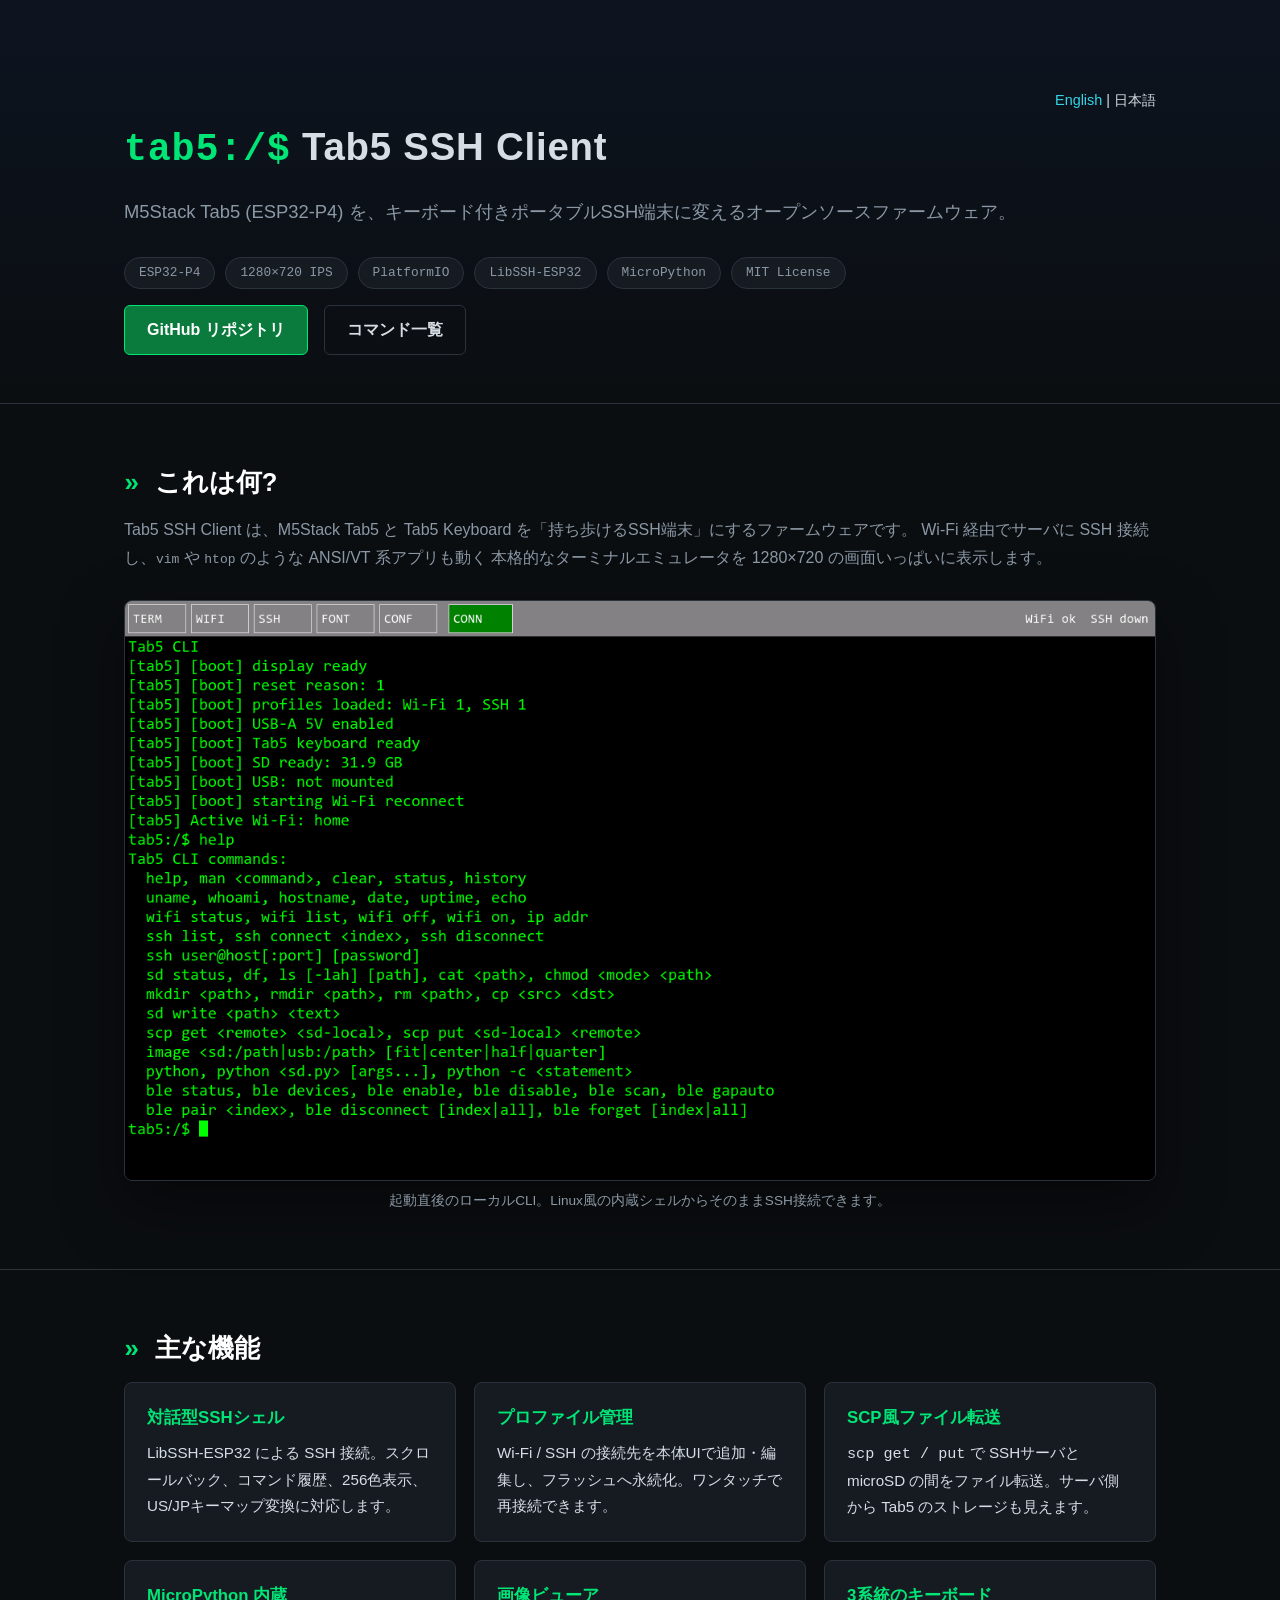
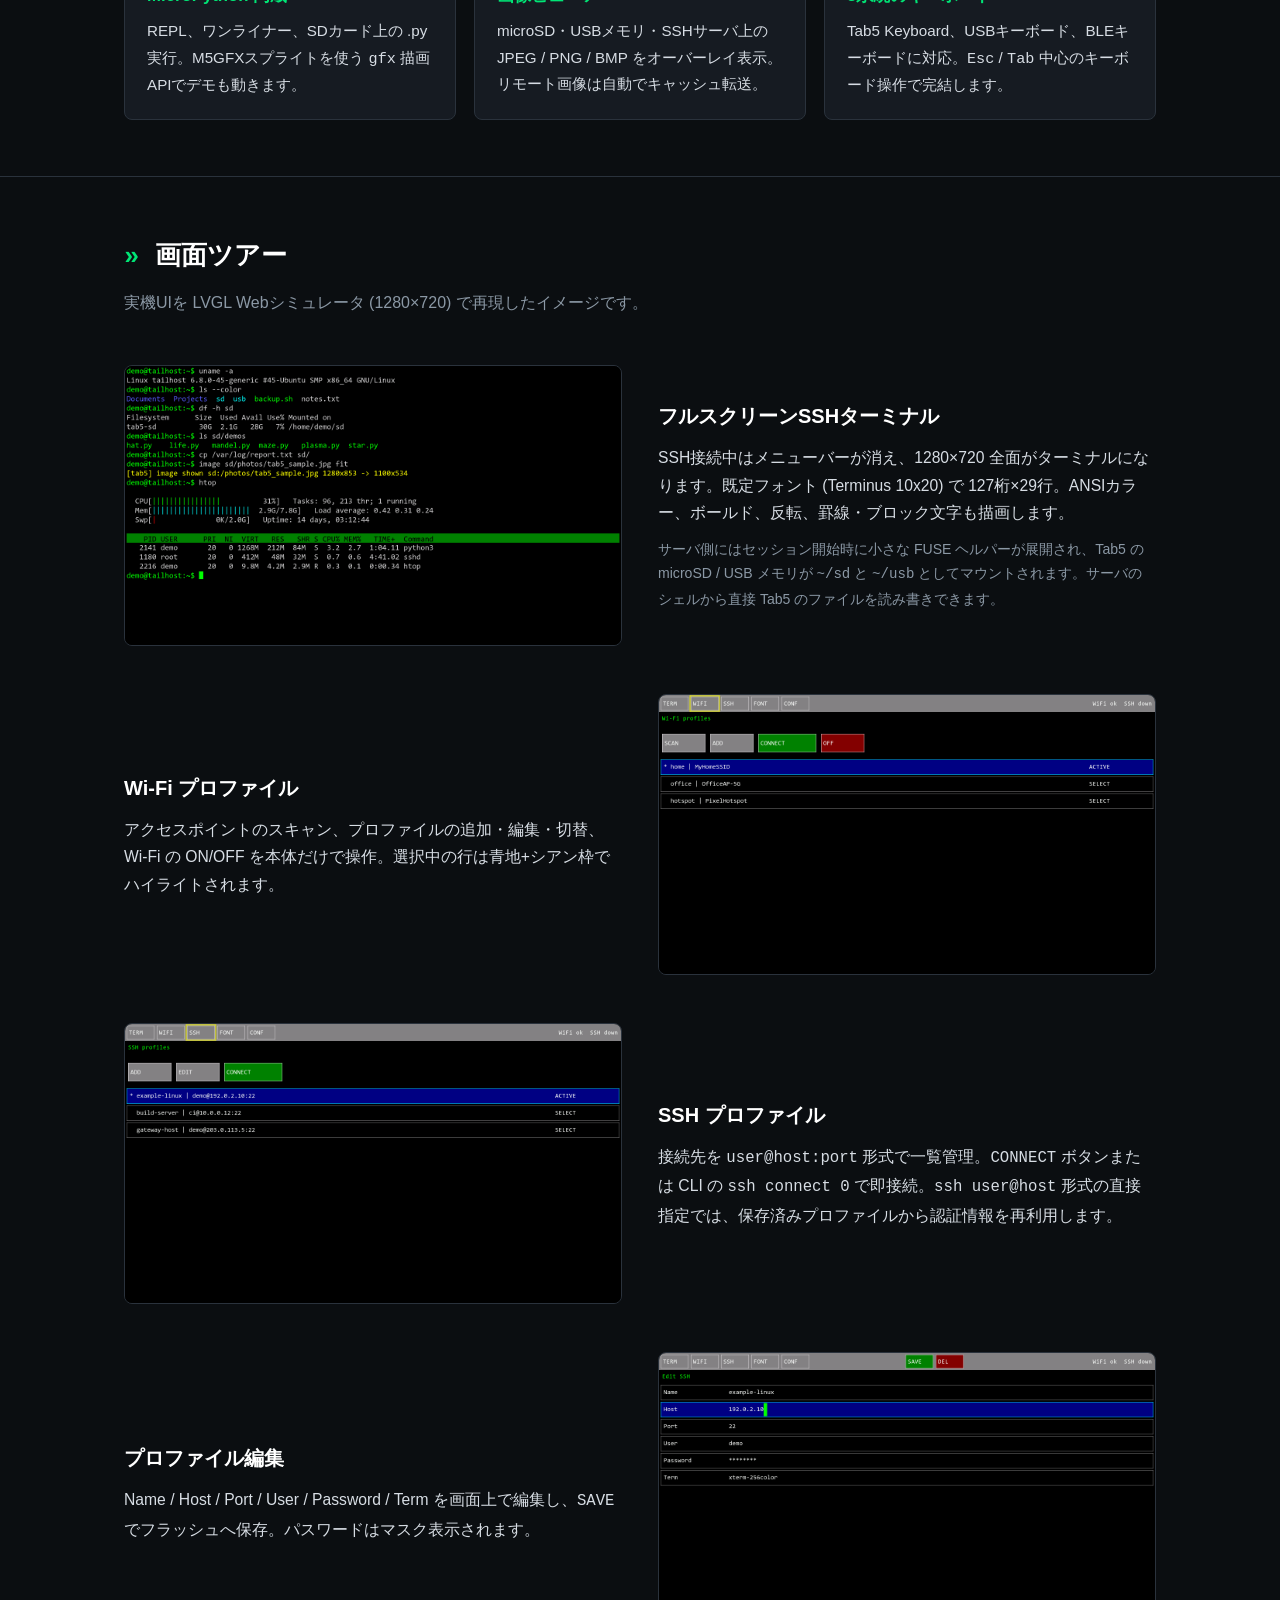
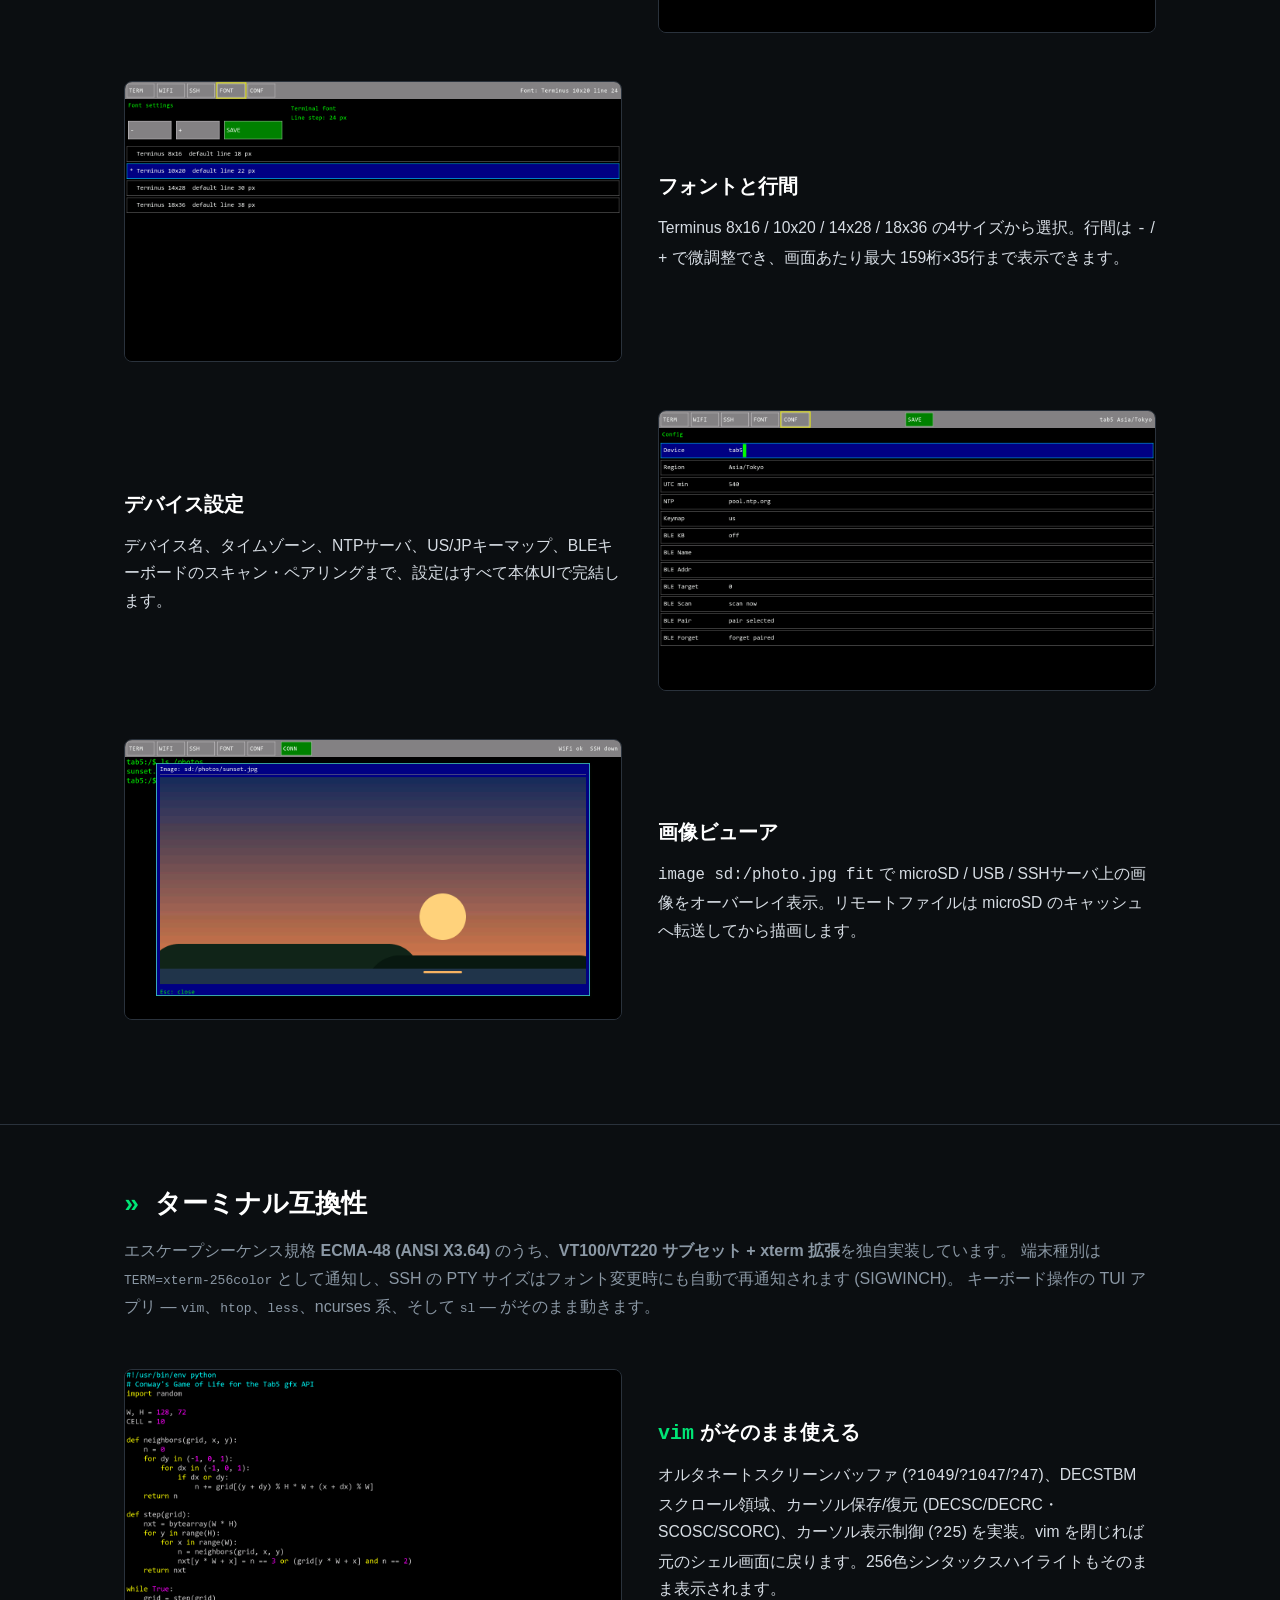
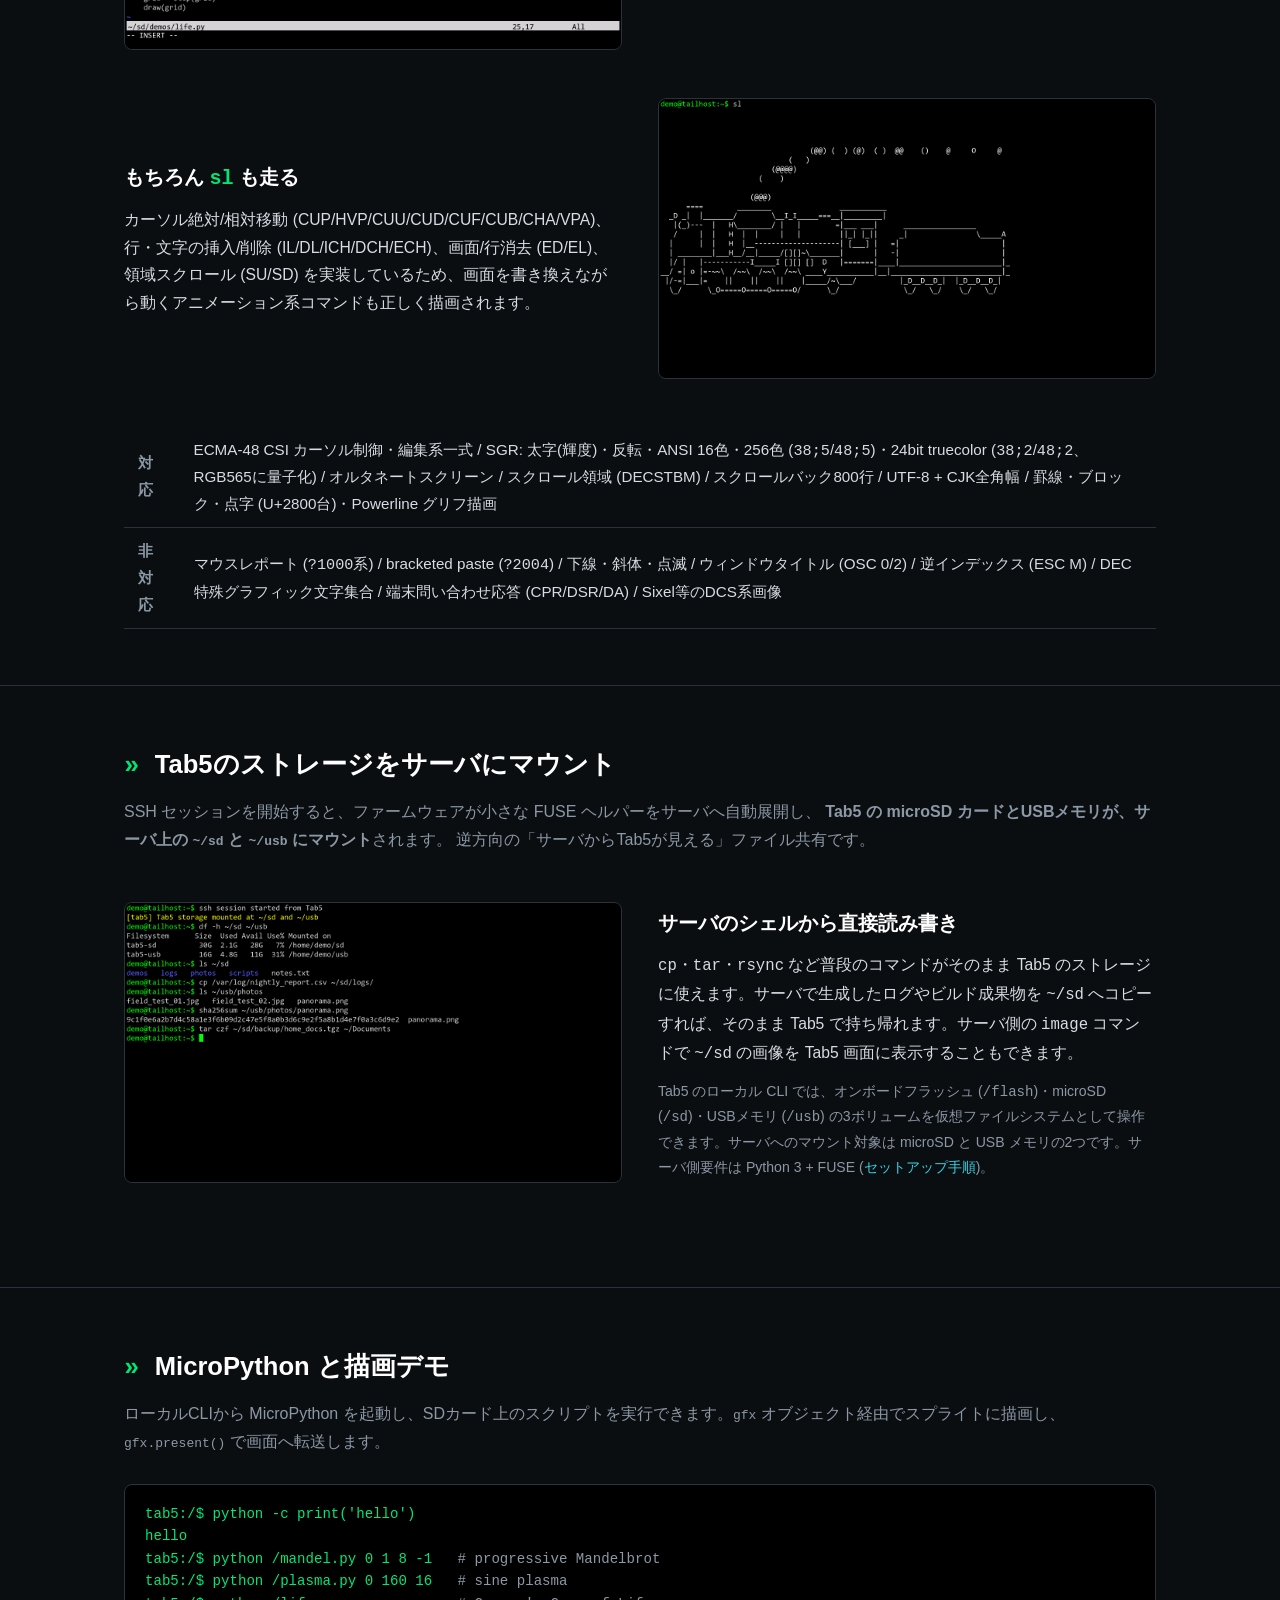
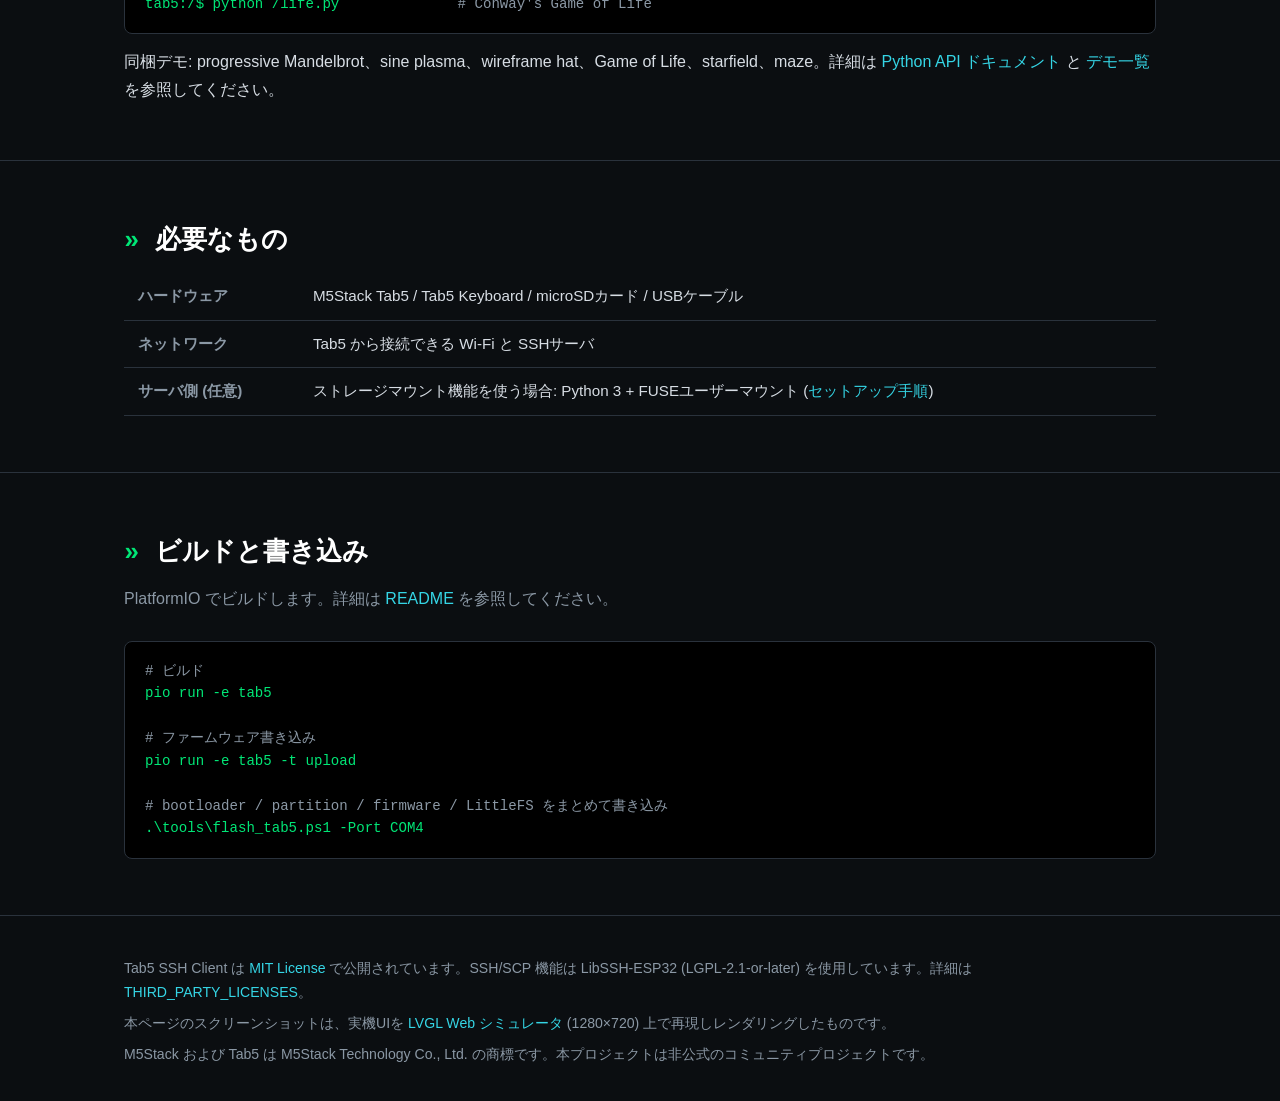
==== site/index.html @ 139aced6 "Add terminal compatibility and storage mount sections to site States the exact ECMA-48 / VT100-VT220" ====
<!DOCTYPE html>
<html lang="ja">
<head>
<meta charset="utf-8">
<meta name="viewport" content="width=device-width, initial-scale=1">
<title>Tab5 SSH Client — M5Stack Tab5 をポータブルSSH端末に</title>
<meta name="description" content="M5Stack Tab5 (ESP32-P4) をポータブルSSH端末として使うためのオープンソースファームウェア。対話型SSHシェル、SCP転送、MicroPython、画像ビューアを搭載。">
<style>
:root {
  --bg: #0b0e11;
  --bg2: #12161b;
  --panel: #161b22;
  --border: #2a323c;
  --text: #d7dde4;
  --muted: #8b98a5;
  --green: #00e676;
  --green-dim: #0a7a3d;
  --cyan: #35d5e5;
  --navy: #0d1f5c;
  --mono: "Consolas", "SFMono-Regular", "Menlo", monospace;
}
* { margin: 0; padding: 0; box-sizing: border-box; }
body { background: var(--bg); color: var(--text); font-family: "Segoe UI", "Hiragino Sans", "Noto Sans JP", sans-serif; line-height: 1.75; }
a { color: var(--cyan); text-decoration: none; }
a:hover { text-decoration: underline; }
.wrap { max-width: 1080px; margin: 0 auto; padding: 0 24px; }
header.hero { padding: 72px 0 48px; background: linear-gradient(180deg, #0d1420 0%, var(--bg) 100%); border-bottom: 1px solid var(--border); }
.lang { text-align: right; padding-top: 16px; font-size: .9rem; }
h1 { font-size: 2.4rem; letter-spacing: .02em; }
h1 .prompt { color: var(--green); font-family: var(--mono); }
.tagline { color: var(--muted); font-size: 1.15rem; margin: 12px 0 28px; }
.hero-img img, .shot img { width: 100%; border: 1px solid var(--border); border-radius: 8px; display: block; }
.hero-img { box-shadow: 0 24px 60px rgba(0,0,0,.5); border-radius: 8px; margin-top: 8px; }
.badges { margin: 20px 0 8px; display: flex; gap: 10px; flex-wrap: wrap; }
.badge { font-family: var(--mono); font-size: .8rem; background: var(--panel); border: 1px solid var(--border); border-radius: 999px; padding: 4px 14px; color: var(--muted); }
.cta { display: inline-block; margin: 8px 12px 0 0; padding: 10px 22px; border-radius: 6px; font-weight: 600; }
.cta.primary { background: var(--green-dim); color: #fff; border: 1px solid var(--green); }
.cta.ghost { border: 1px solid var(--border); color: var(--text); }
section { padding: 56px 0; border-bottom: 1px solid var(--border); }
h2 { font-size: 1.6rem; margin-bottom: 8px; color: #fff; }
h2::before { content: "» "; color: var(--green); font-family: var(--mono); }
.lead { color: var(--muted); margin-bottom: 28px; }
.grid { display: grid; grid-template-columns: repeat(auto-fit, minmax(280px, 1fr)); gap: 18px; }
.card { background: var(--panel); border: 1px solid var(--border); border-radius: 8px; padding: 20px 22px; }
.card h3 { font-size: 1.05rem; margin-bottom: 8px; color: var(--green); }
.card p { font-size: .95rem; color: var(--text); }
.feature { display: grid; grid-template-columns: 1fr 1fr; gap: 36px; align-items: center; margin: 48px 0; }
.feature:nth-child(even) .shot { order: 2; }
.feature h3 { font-size: 1.25rem; color: #fff; margin-bottom: 10px; }
.feature h3 code { color: var(--green); }
.feature p { font-size: .98rem; }
.feature .note { color: var(--muted); font-size: .88rem; margin-top: 10px; }
@media (max-width: 820px) { .feature { grid-template-columns: 1fr; } .feature:nth-child(even) .shot { order: 0; } }
pre.term { background: #000; border: 1px solid var(--border); border-radius: 8px; padding: 18px 20px; font-family: var(--mono); font-size: .88rem; color: var(--green); overflow-x: auto; line-height: 1.6; }
pre.term .c { color: var(--muted); }
table { width: 100%; border-collapse: collapse; font-size: .95rem; }
th, td { text-align: left; padding: 10px 14px; border-bottom: 1px solid var(--border); }
th { color: var(--muted); font-weight: 600; }
footer { padding: 40px 0 60px; color: var(--muted); font-size: .88rem; }
footer p { margin-bottom: 6px; }
.caption { text-align: center; color: var(--muted); font-size: .85rem; margin-top: 8px; }
.hero-img img, .shot img { cursor: zoom-in; }
#lightbox { position: fixed; inset: 0; background: rgba(4,6,9,.92); display: none; align-items: center; justify-content: center; flex-direction: column; z-index: 1000; cursor: zoom-out; padding: 24px; }
#lightbox.open { display: flex; }
#lightbox img { max-width: 96vw; max-height: 88vh; width: auto; border: 1px solid var(--border); border-radius: 6px; box-shadow: 0 24px 80px rgba(0,0,0,.8); }
#lightbox .lb-caption { color: var(--muted); font-size: .9rem; margin-top: 14px; max-width: 90vw; text-align: center; }
#lightbox .lb-close { position: absolute; top: 16px; right: 24px; font-size: 2rem; color: var(--muted); font-family: var(--mono); }
</style>
</head>
<body>

<header class="hero">
  <div class="wrap">
    <div class="lang"><a href="en.html">English</a> | 日本語</div>
    <h1><span class="prompt">tab5:/$</span> Tab5 SSH Client</h1>
    <p class="tagline">M5Stack Tab5 (ESP32-P4) を、キーボード付きポータブルSSH端末に変えるオープンソースファームウェア。</p>
    <div class="badges">
      <span class="badge">ESP32-P4</span>
      <span class="badge">1280×720 IPS</span>
      <span class="badge">PlatformIO</span>
      <span class="badge">LibSSH-ESP32</span>
      <span class="badge">MicroPython</span>
      <span class="badge">MIT License</span>
    </div>
    <p>
      <a class="cta primary" href="https://github.com/airpocket-soundman/Tab5_thinclient">GitHub リポジトリ</a>
      <a class="cta ghost" href="https://github.com/airpocket-soundman/Tab5_thinclient/blob/main/docs/COMMANDS.ja.md">コマンド一覧</a>
    </p>
  </div>
</header>

<section>
  <div class="wrap">
    <h2>これは何?</h2>
    <p class="lead">
      Tab5 SSH Client は、M5Stack Tab5 と Tab5 Keyboard を「持ち歩けるSSH端末」にするファームウェアです。
      Wi-Fi 経由でサーバに SSH 接続し、<code>vim</code> や <code>htop</code> のような ANSI/VT 系アプリも動く
      本格的なターミナルエミュレータを 1280×720 の画面いっぱいに表示します。
    </p>
    <div class="hero-img"><img src="images/terminal.png" alt="Tab5 ローカルCLI画面。緑色の文字でbootログとhelpコマンドの出力が表示されている" loading="lazy"></div>
    <p class="caption">起動直後のローカルCLI。Linux風の内蔵シェルからそのままSSH接続できます。</p>
  </div>
</section>

<section>
  <div class="wrap">
    <h2>主な機能</h2>
    <div class="grid">
      <div class="card"><h3>対話型SSHシェル</h3><p>LibSSH-ESP32 による SSH 接続。スクロールバック、コマンド履歴、256色表示、US/JPキーマップ変換に対応します。</p></div>
      <div class="card"><h3>プロファイル管理</h3><p>Wi-Fi / SSH の接続先を本体UIで追加・編集し、フラッシュへ永続化。ワンタッチで再接続できます。</p></div>
      <div class="card"><h3>SCP風ファイル転送</h3><p><code>scp get / put</code> で SSHサーバと microSD の間をファイル転送。サーバ側から Tab5 のストレージも見えます。</p></div>
      <div class="card"><h3>MicroPython 内蔵</h3><p>REPL、ワンライナー、SDカード上の .py 実行。M5GFXスプライトを使う <code>gfx</code> 描画APIでデモも動きます。</p></div>
      <div class="card"><h3>画像ビューア</h3><p>microSD・USBメモリ・SSHサーバ上の JPEG / PNG / BMP をオーバーレイ表示。リモート画像は自動でキャッシュ転送。</p></div>
      <div class="card"><h3>3系統のキーボード</h3><p>Tab5 Keyboard、USBキーボード、BLEキーボードに対応。<code>Esc</code> / <code>Tab</code> 中心のキーボード操作で完結します。</p></div>
    </div>
  </div>
</section>

<section>
  <div class="wrap">
    <h2>画面ツアー</h2>
    <p class="lead">実機UIを LVGL Webシミュレータ (1280×720) で再現したイメージです。</p>

    <div class="feature">
      <div class="shot"><img src="images/ssh_session.png" alt="SSH接続中のフルスクリーンターミナル。ls --colorやdf、htopの出力が色付きで表示されている" loading="lazy"></div>
      <div>
        <h3>フルスクリーンSSHターミナル</h3>
        <p>SSH接続中はメニューバーが消え、1280×720 全面がターミナルになります。既定フォント (Terminus 10x20) で 127桁×29行。ANSIカラー、ボールド、反転、罫線・ブロック文字も描画します。</p>
        <p class="note">サーバ側にはセッション開始時に小さな FUSE ヘルパーが展開され、Tab5 の microSD / USB メモリが <code>~/sd</code> と <code>~/usb</code> としてマウントされます。サーバのシェルから直接 Tab5 のファイルを読み書きできます。</p>
      </div>
    </div>

    <div class="feature">
      <div class="shot"><img src="images/wifi_list.png" alt="Wi-Fiプロファイル一覧画面。SCAN、ADD、CONNECT、OFFボタンとプロファイルリスト" loading="lazy"></div>
      <div>
        <h3>Wi-Fi プロファイル</h3>
        <p>アクセスポイントのスキャン、プロファイルの追加・編集・切替、Wi-Fi の ON/OFF を本体だけで操作。選択中の行は青地+シアン枠でハイライトされます。</p>
      </div>
    </div>

    <div class="feature">
      <div class="shot"><img src="images/ssh_list.png" alt="SSHプロファイル一覧画面。ADD、EDIT、CONNECTボタンと接続先リスト" loading="lazy"></div>
      <div>
        <h3>SSH プロファイル</h3>
        <p>接続先を <code>user@host:port</code> 形式で一覧管理。<code>CONNECT</code> ボタンまたは CLI の <code>ssh connect 0</code> で即接続。<code>ssh user@host</code> 形式の直接指定では、保存済みプロファイルから認証情報を再利用します。</p>
      </div>
    </div>

    <div class="feature">
      <div class="shot"><img src="images/ssh_edit.png" alt="SSHプロファイル編集画面。Name、Host、Port、User、Password、Termの各フィールド" loading="lazy"></div>
      <div>
        <h3>プロファイル編集</h3>
        <p>Name / Host / Port / User / Password / Term を画面上で編集し、<code>SAVE</code> でフラッシュへ保存。パスワードはマスク表示されます。</p>
      </div>
    </div>

    <div class="feature">
      <div class="shot"><img src="images/font.png" alt="フォント設定画面。Terminusフォント4種と行間の設定" loading="lazy"></div>
      <div>
        <h3>フォントと行間</h3>
        <p>Terminus 8x16 / 10x20 / 14x28 / 18x36 の4サイズから選択。行間は <code>-</code> / <code>+</code> で微調整でき、画面あたり最大 159桁×35行まで表示できます。</p>
      </div>
    </div>

    <div class="feature">
      <div class="shot"><img src="images/conf.png" alt="Config画面。デバイス名、地域、UTCオフセット、NTP、キーマップ、BLE設定" loading="lazy"></div>
      <div>
        <h3>デバイス設定</h3>
        <p>デバイス名、タイムゾーン、NTPサーバ、US/JPキーマップ、BLEキーボードのスキャン・ペアリングまで、設定はすべて本体UIで完結します。</p>
      </div>
    </div>

    <div class="feature">
      <div class="shot"><img src="images/image.png" alt="画像ビューアのオーバーレイウィンドウに夕日の写真が表示されている" loading="lazy"></div>
      <div>
        <h3>画像ビューア</h3>
        <p><code>image sd:/photo.jpg fit</code> で microSD / USB / SSHサーバ上の画像をオーバーレイ表示。リモートファイルは microSD のキャッシュへ転送してから描画します。</p>
      </div>
    </div>
  </div>
</section>

<section>
  <div class="wrap">
    <h2>ターミナル互換性</h2>
    <p class="lead">
      エスケープシーケンス規格 <strong>ECMA-48 (ANSI X3.64)</strong> のうち、<strong>VT100/VT220 サブセット + xterm 拡張</strong>を独自実装しています。
      端末種別は <code>TERM=xterm-256color</code> として通知し、SSH の PTY サイズはフォント変更時にも自動で再通知されます (SIGWINCH)。
      キーボード操作の TUI アプリ — <code>vim</code>、<code>htop</code>、<code>less</code>、ncurses 系、そして <code>sl</code> — がそのまま動きます。
    </p>

    <div class="feature">
      <div class="shot"><img src="images/vim.png" alt="SSH経由でvimがPythonスクリプトをシンタックスハイライト付きで編集している画面" loading="lazy"></div>
      <div>
        <h3><code>vim</code> がそのまま使える</h3>
        <p>オルタネートスクリーンバッファ (<code>?1049</code>/<code>?1047</code>/<code>?47</code>)、DECSTBM スクロール領域、カーソル保存/復元 (DECSC/DECRC・SCOSC/SCORC)、カーソル表示制御 (<code>?25</code>) を実装。vim を閉じれば元のシェル画面に戻ります。256色シンタックスハイライトもそのまま表示されます。</p>
      </div>
    </div>

    <div class="feature">
      <div class="shot"><img src="images/sl.png" alt="SSH経由でslコマンドのSL蒸気機関車のアスキーアートが走っている画面" loading="lazy"></div>
      <div>
        <h3>もちろん <code>sl</code> も走る</h3>
        <p>カーソル絶対/相対移動 (CUP/HVP/CUU/CUD/CUF/CUB/CHA/VPA)、行・文字の挿入/削除 (IL/DL/ICH/DCH/ECH)、画面/行消去 (ED/EL)、領域スクロール (SU/SD) を実装しているため、画面を書き換えながら動くアニメーション系コマンドも正しく描画されます。</p>
      </div>
    </div>

    <table>
      <tr><th>対応</th><td>ECMA-48 CSI カーソル制御・編集系一式 / SGR: 太字(輝度)・反転・ANSI 16色・256色 (<code>38;5</code>/<code>48;5</code>)・24bit truecolor (<code>38;2</code>/<code>48;2</code>、RGB565に量子化) / オルタネートスクリーン / スクロール領域 (DECSTBM) / スクロールバック800行 / UTF-8 + CJK全角幅 / 罫線・ブロック・点字 (U+2800台)・Powerline グリフ描画</td></tr>
      <tr><th>非対応</th><td>マウスレポート (<code>?1000</code>系) / bracketed paste (<code>?2004</code>) / 下線・斜体・点滅 / ウィンドウタイトル (OSC 0/2) / 逆インデックス (ESC M) / DEC特殊グラフィック文字集合 / 端末問い合わせ応答 (CPR/DSR/DA) / Sixel等のDCS系画像</td></tr>
    </table>
  </div>
</section>

<section>
  <div class="wrap">
    <h2>Tab5のストレージをサーバにマウント</h2>
    <p class="lead">
      SSH セッションを開始すると、ファームウェアが小さな FUSE ヘルパーをサーバへ自動展開し、
      <strong>Tab5 の microSD カードとUSBメモリが、サーバ上の <code>~/sd</code> と <code>~/usb</code> にマウント</strong>されます。
      逆方向の「サーバからTab5が見える」ファイル共有です。
    </p>
    <div class="feature">
      <div class="shot"><img src="images/mount.png" alt="サーバ側シェルでdf -hにtab5-sdとtab5-usbが表示され、~/sdへcpやtarで書き込んでいる画面" loading="lazy"></div>
      <div>
        <h3>サーバのシェルから直接読み書き</h3>
        <p><code>cp</code>・<code>tar</code>・<code>rsync</code> など普段のコマンドがそのまま Tab5 のストレージに使えます。サーバで生成したログやビルド成果物を <code>~/sd</code> へコピーすれば、そのまま Tab5 で持ち帰れます。サーバ側の <code>image</code> コマンドで <code>~/sd</code> の画像を Tab5 画面に表示することもできます。</p>
        <p class="note">Tab5 のローカル CLI では、オンボードフラッシュ (<code>/flash</code>)・microSD (<code>/sd</code>)・USBメモリ (<code>/usb</code>) の3ボリュームを仮想ファイルシステムとして操作できます。サーバへのマウント対象は microSD と USB メモリの2つです。サーバ側要件は Python 3 + FUSE (<a href="https://github.com/airpocket-soundman/Tab5_thinclient/blob/main/docs/SERVER_SETUP.ja.md">セットアップ手順</a>)。</p>
      </div>
    </div>
  </div>
</section>

<section>
  <div class="wrap">
    <h2>MicroPython と描画デモ</h2>
    <p class="lead">ローカルCLIから MicroPython を起動し、SDカード上のスクリプトを実行できます。<code>gfx</code> オブジェクト経由でスプライトに描画し、<code>gfx.present()</code> で画面へ転送します。</p>
    <pre class="term">tab5:/$ python -c print('hello')
hello
tab5:/$ python /mandel.py 0 1 8 -1   <span class="c"># progressive Mandelbrot</span>
tab5:/$ python /plasma.py 0 160 16   <span class="c"># sine plasma</span>
tab5:/$ python /life.py              <span class="c"># Conway's Game of Life</span></pre>
    <p style="margin-top:14px">同梱デモ: progressive Mandelbrot、sine plasma、wireframe hat、Game of Life、starfield、maze。詳細は <a href="https://github.com/airpocket-soundman/Tab5_thinclient/blob/main/docs/PYTHON.md">Python API ドキュメント</a> と <a href="https://github.com/airpocket-soundman/Tab5_thinclient/blob/main/docs/DEMOS.ja.md">デモ一覧</a> を参照してください。</p>
  </div>
</section>

<section>
  <div class="wrap">
    <h2>必要なもの</h2>
    <table>
      <tr><th>ハードウェア</th><td>M5Stack Tab5 / Tab5 Keyboard / microSDカード / USBケーブル</td></tr>
      <tr><th>ネットワーク</th><td>Tab5 から接続できる Wi-Fi と SSHサーバ</td></tr>
      <tr><th>サーバ側 (任意)</th><td>ストレージマウント機能を使う場合: Python 3 + FUSEユーザーマウント (<a href="https://github.com/airpocket-soundman/Tab5_thinclient/blob/main/docs/SERVER_SETUP.ja.md">セットアップ手順</a>)</td></tr>
    </table>
  </div>
</section>

<section>
  <div class="wrap">
    <h2>ビルドと書き込み</h2>
    <p class="lead">PlatformIO でビルドします。詳細は <a href="https://github.com/airpocket-soundman/Tab5_thinclient#readme">README</a> を参照してください。</p>
    <pre class="term"><span class="c"># ビルド</span>
pio run -e tab5

<span class="c"># ファームウェア書き込み</span>
pio run -e tab5 -t upload

<span class="c"># bootloader / partition / firmware / LittleFS をまとめて書き込み</span>
.\tools\flash_tab5.ps1 -Port COM4</pre>
  </div>
</section>

<footer>
  <div class="wrap">
    <p>Tab5 SSH Client は <a href="https://github.com/airpocket-soundman/Tab5_thinclient/blob/main/LICENSE">MIT License</a> で公開されています。SSH/SCP 機能は LibSSH-ESP32 (LGPL-2.1-or-later) を使用しています。詳細は <a href="https://github.com/airpocket-soundman/Tab5_thinclient/blob/main/THIRD_PARTY_LICENSES.md">THIRD_PARTY_LICENSES</a>。</p>
    <p>本ページのスクリーンショットは、実機UIを <a href="https://lvglsim.dev/">LVGL Web シミュレータ</a> (1280×720) 上で再現しレンダリングしたものです。</p>
    <p>M5Stack および Tab5 は M5Stack Technology Co., Ltd. の商標です。本プロジェクトは非公式のコミュニティプロジェクトです。</p>
  </div>
</footer>

<div id="lightbox" role="dialog" aria-modal="true" aria-label="画像の拡大表示">
  <span class="lb-close" aria-hidden="true">&times;</span>
  <img alt="">
  <div class="lb-caption"></div>
</div>
<script>
(function () {
  var lb = document.getElementById('lightbox');
  var lbImg = lb.querySelector('img');
  var lbCap = lb.querySelector('.lb-caption');
  function close() {
    lb.classList.remove('open');
    lbImg.src = '';
    document.body.style.overflow = '';
  }
  document.querySelectorAll('.hero-img img, .shot img').forEach(function (img) {
    img.addEventListener('click', function () {
      lbImg.src = img.src;
      lbImg.alt = img.alt;
      lbCap.textContent = img.alt;
      lb.classList.add('open');
      document.body.style.overflow = 'hidden';
    });
  });
  lb.addEventListener('click', close);
  document.addEventListener('keydown', function (e) {
    if (e.key === 'Escape' && lb.classList.contains('open')) close();
  });
})();
</script>
</body>
</html>
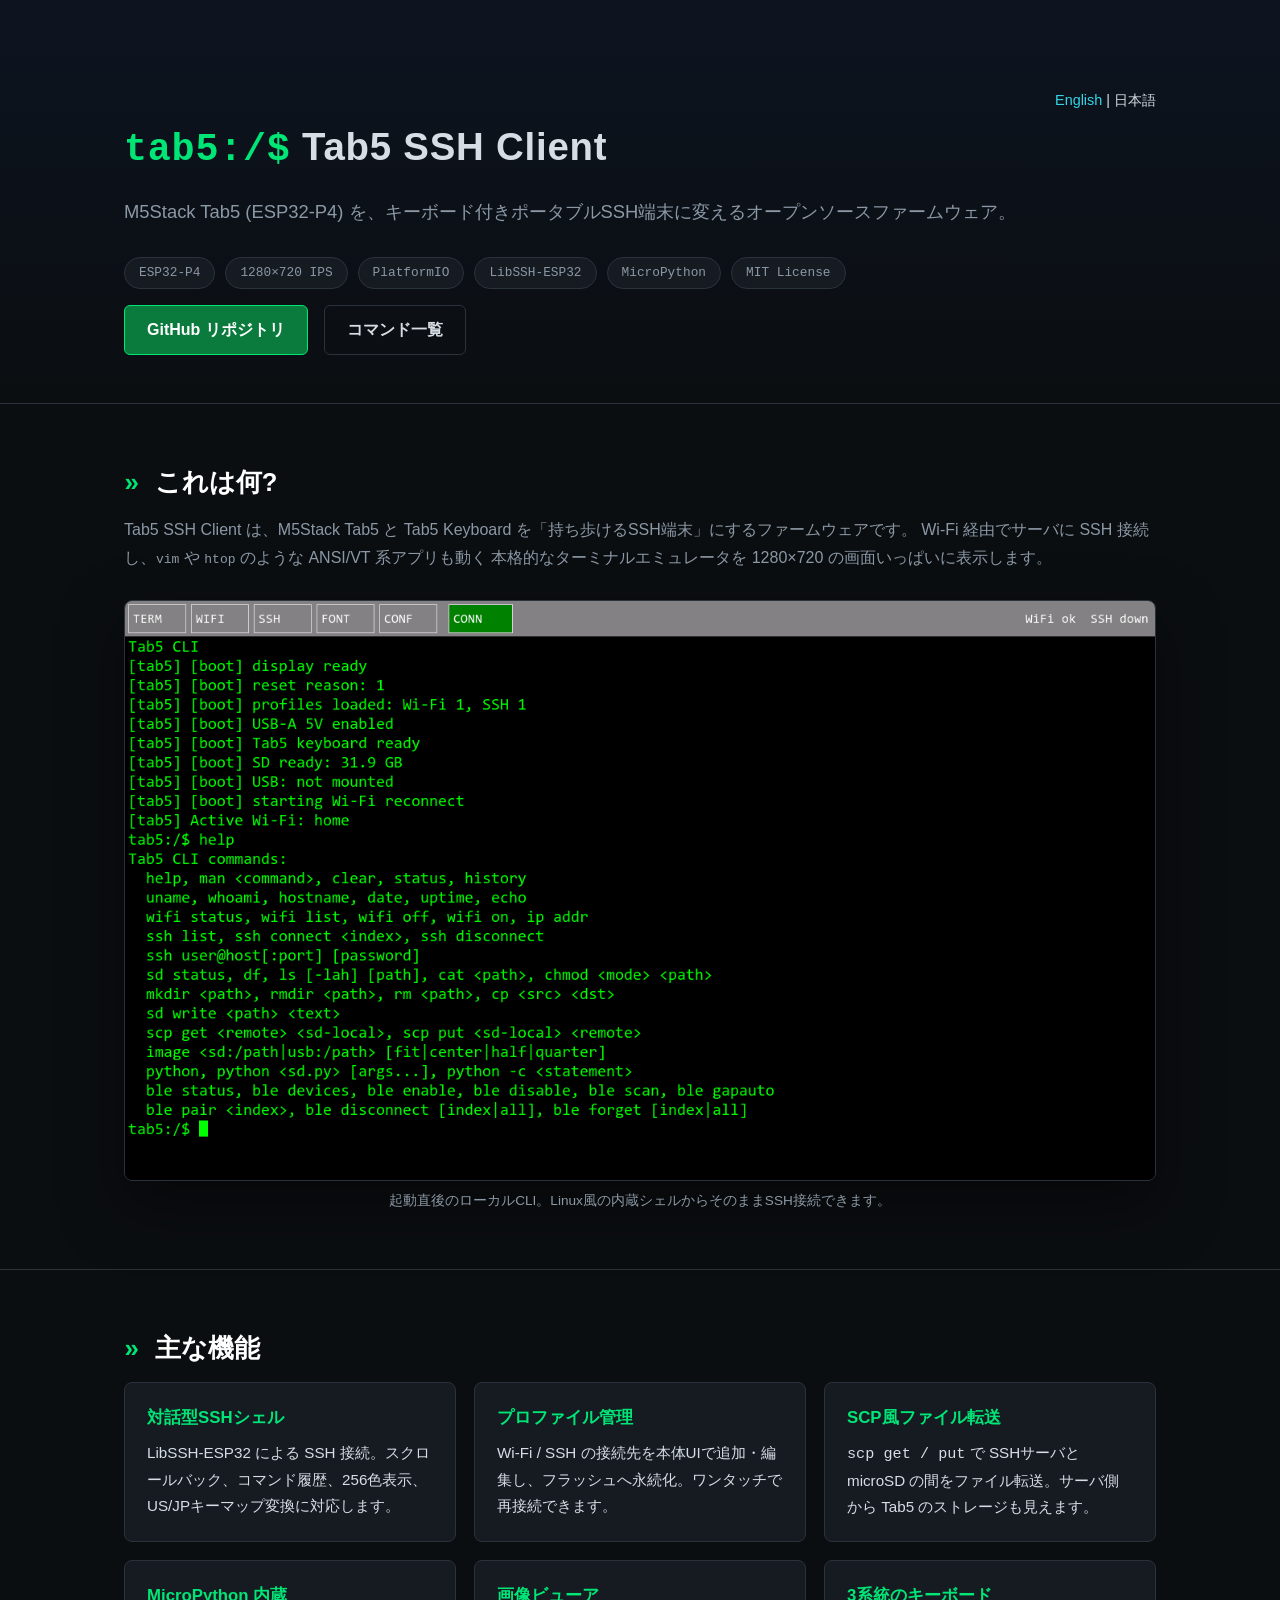
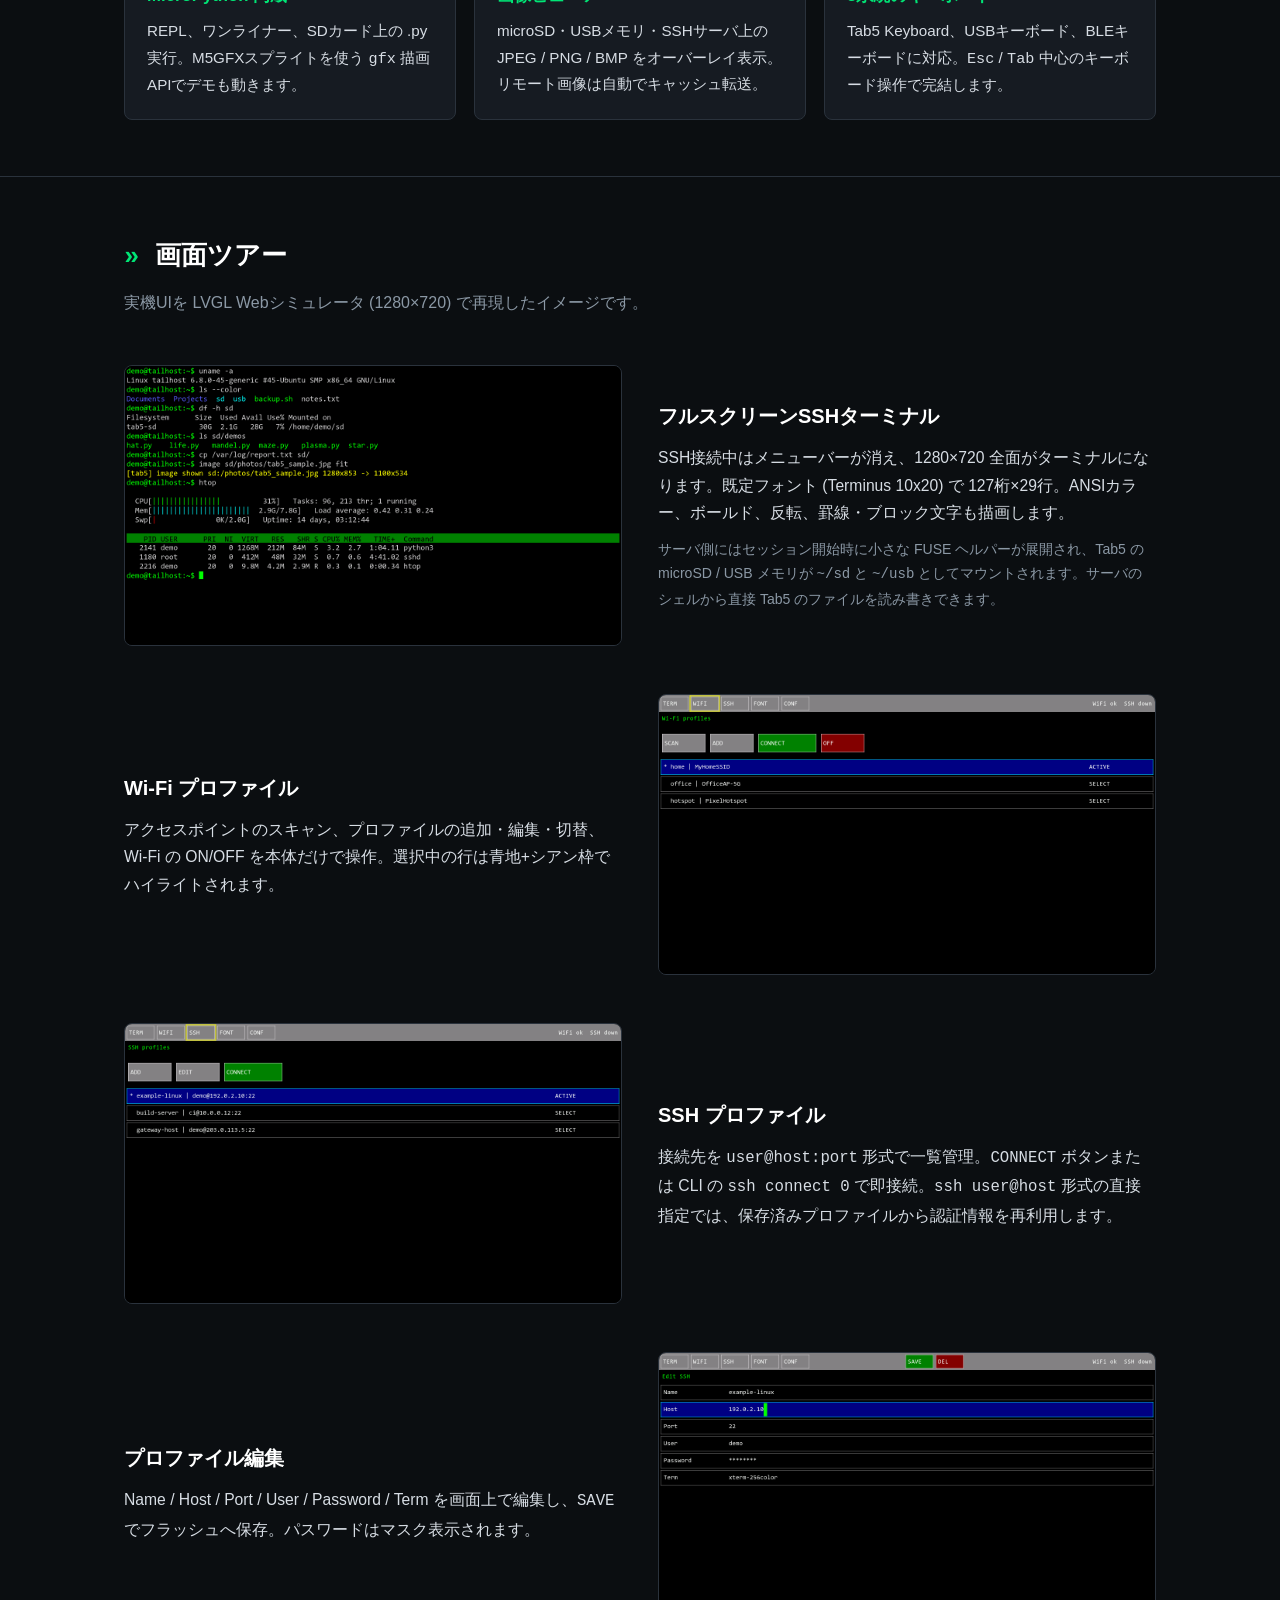
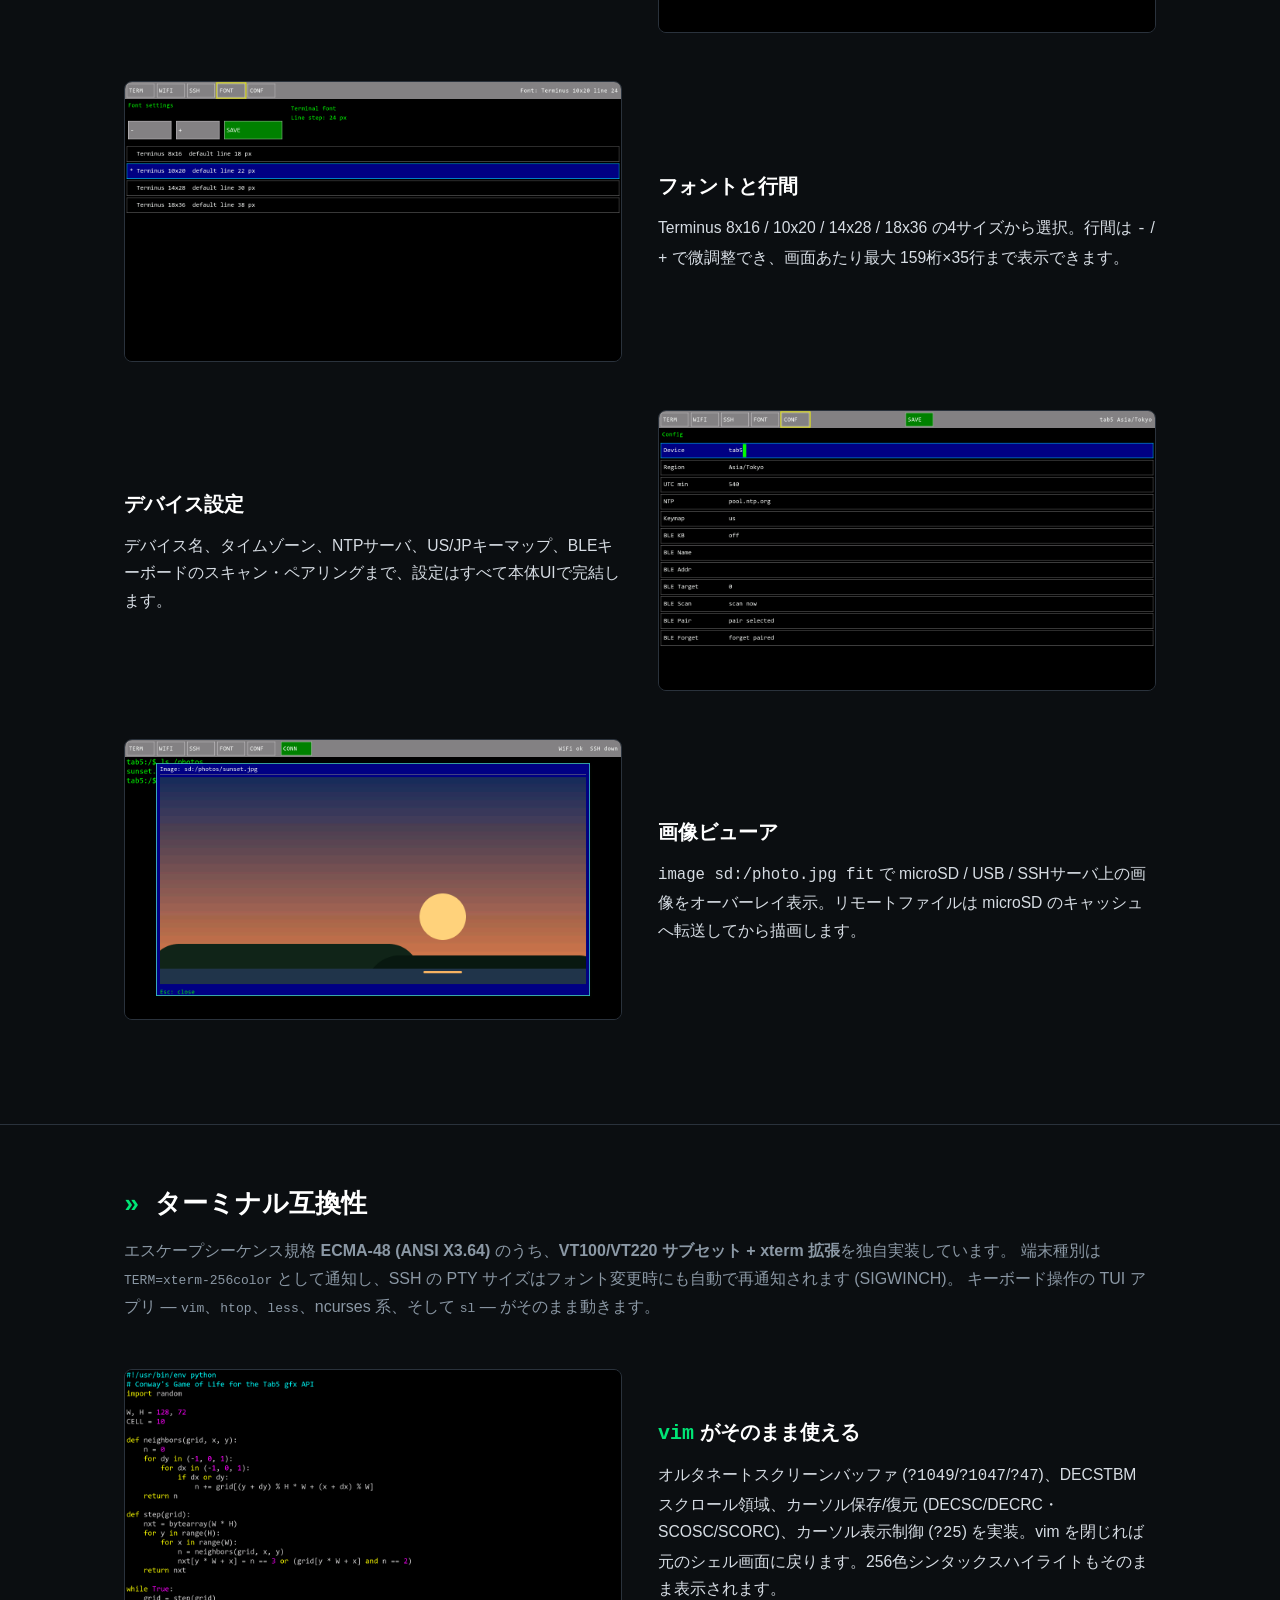
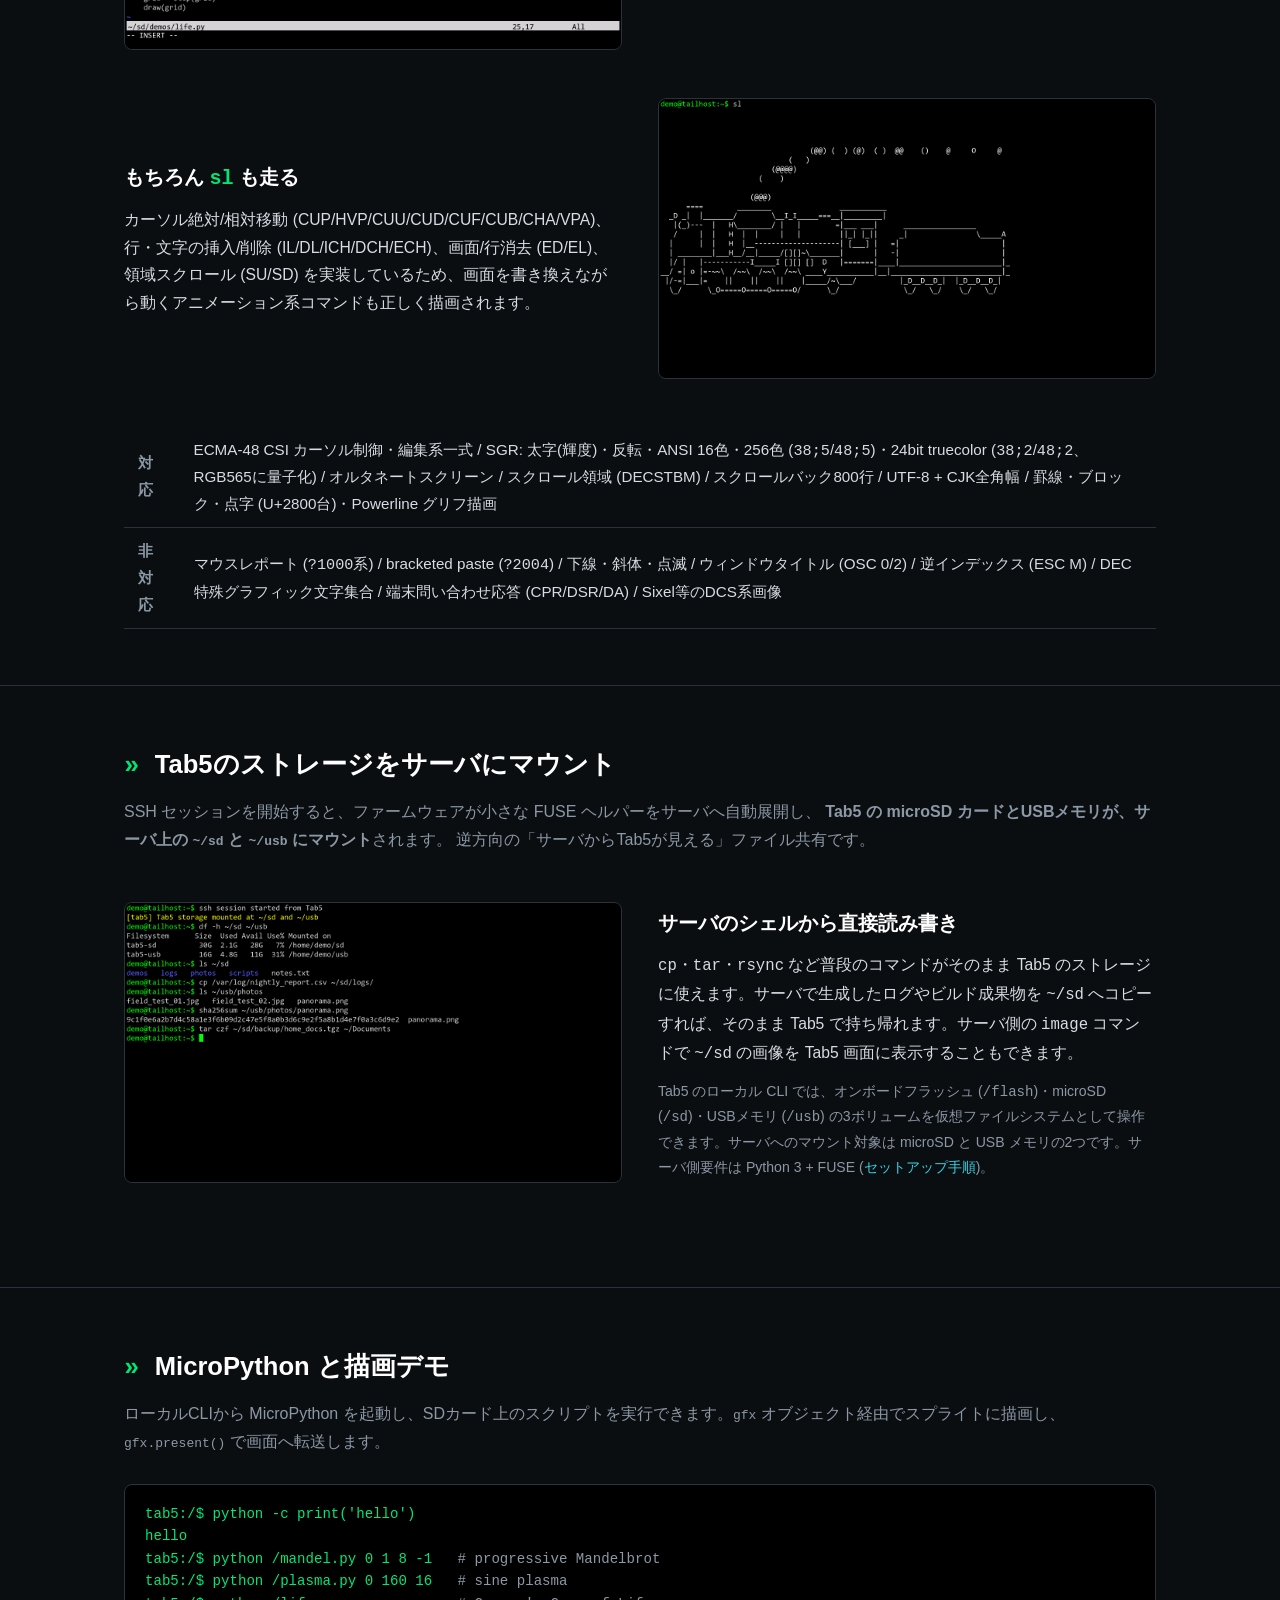
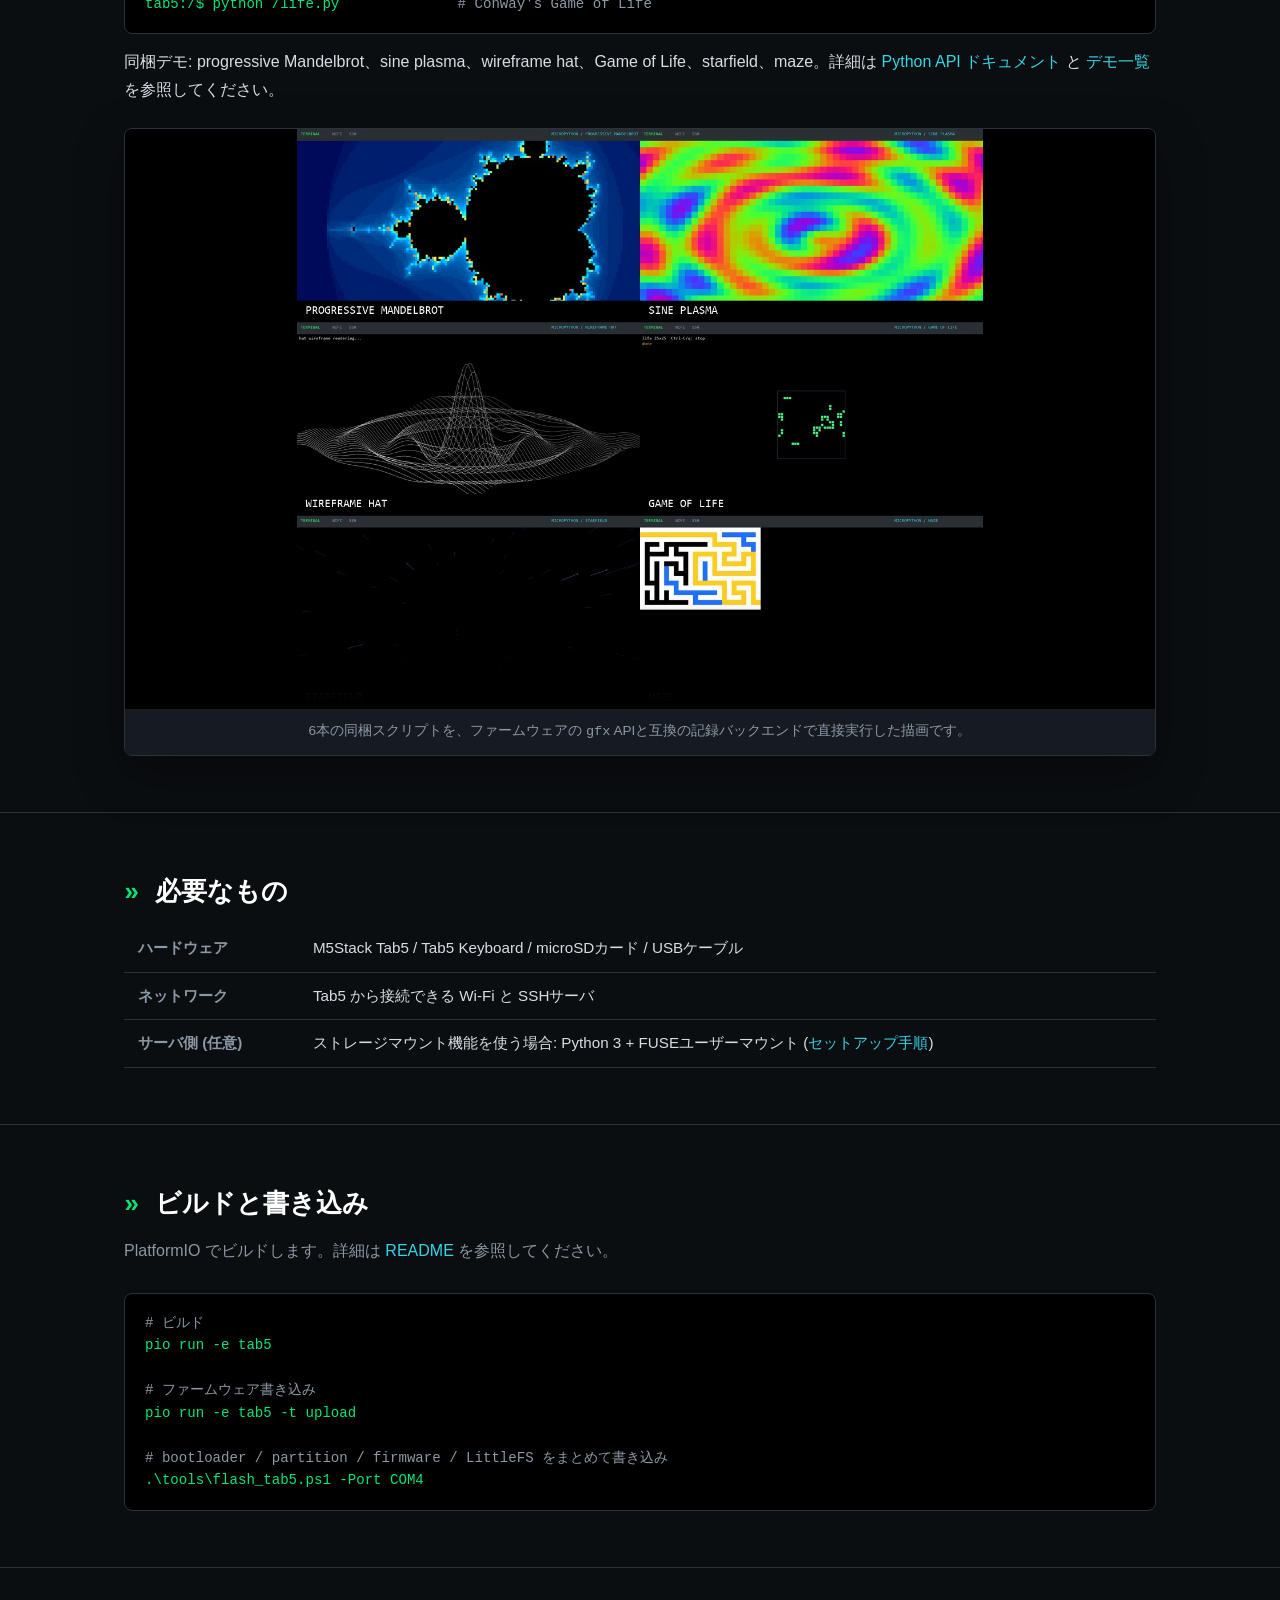
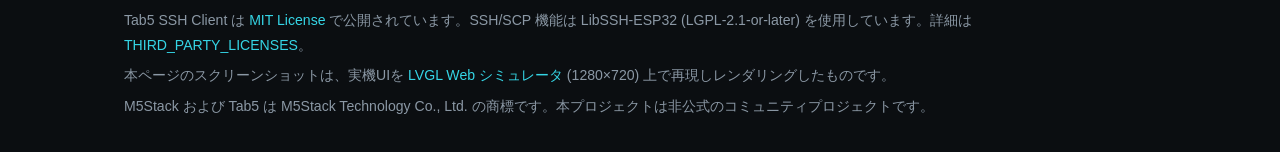
==== commit 2eca6474: "docs: add bundled demo execution movie" ====
--- a/site/index.html
+++ b/site/index.html
@@ -59,6 +59,9 @@
 footer { padding: 40px 0 60px; color: var(--muted); font-size: .88rem; }
 footer p { margin-bottom: 6px; }
 .caption { text-align: center; color: var(--muted); font-size: .85rem; margin-top: 8px; }
+.demo-video { margin-top: 24px; border: 1px solid var(--border); border-radius: 8px; overflow: hidden; background: #000; box-shadow: 0 18px 48px rgba(0,0,0,.38); }
+.demo-video video { display: block; width: 100%; height: auto; aspect-ratio: 16 / 9; background: #000; }
+.demo-video .caption { margin: 0; padding: 10px 16px 12px; background: var(--panel); }
 .hero-img img, .shot img { cursor: zoom-in; }
 #lightbox { position: fixed; inset: 0; background: rgba(4,6,9,.92); display: none; align-items: center; justify-content: center; flex-direction: column; z-index: 1000; cursor: zoom-out; padding: 24px; }
 #lightbox.open { display: flex; }
@@ -241,6 +244,13 @@
 tab5:/$ python /plasma.py 0 160 16   <span class="c"># sine plasma</span>
 tab5:/$ python /life.py              <span class="c"># Conway's Game of Life</span></pre>
     <p style="margin-top:14px">同梱デモ: progressive Mandelbrot、sine plasma、wireframe hat、Game of Life、starfield、maze。詳細は <a href="https://github.com/airpocket-soundman/Tab5_thinclient/blob/main/docs/PYTHON.md">Python API ドキュメント</a> と <a href="https://github.com/airpocket-soundman/Tab5_thinclient/blob/main/docs/DEMOS.ja.md">デモ一覧</a> を参照してください。</p>
+    <figure class="demo-video">
+      <video controls autoplay muted loop playsinline preload="metadata" poster="images/python-demos-poster.jpg" aria-label="6本のMicroPython描画デモ実行ムービー">
+        <source src="media/python-demos.mp4" type="video/mp4">
+        お使いのブラウザーは動画再生に対応していません。<a href="media/python-demos.mp4">MP4を開く</a>
+      </video>
+      <figcaption class="caption">6本の同梱スクリプトを、ファームウェアの <code>gfx</code> APIと互換の記録バックエンドで直接実行した描画です。</figcaption>
+    </figure>
   </div>
 </section>
 
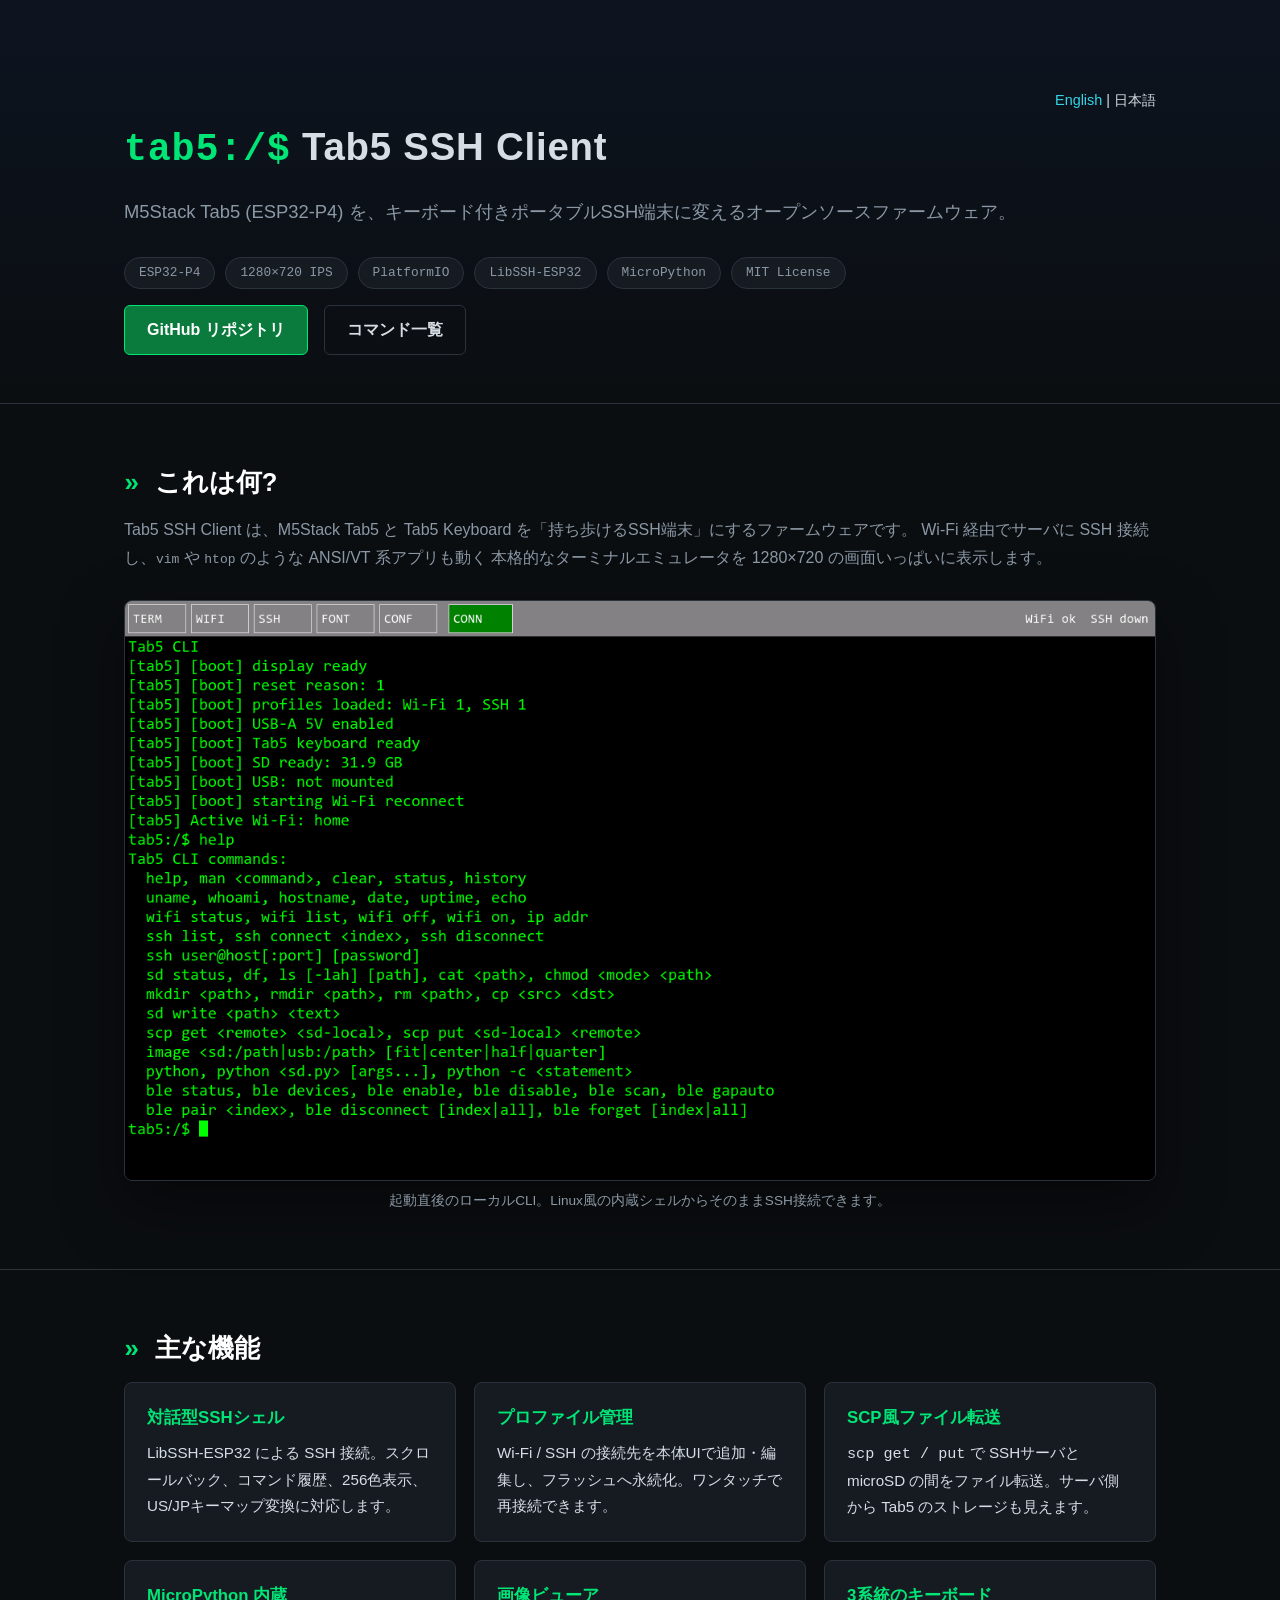
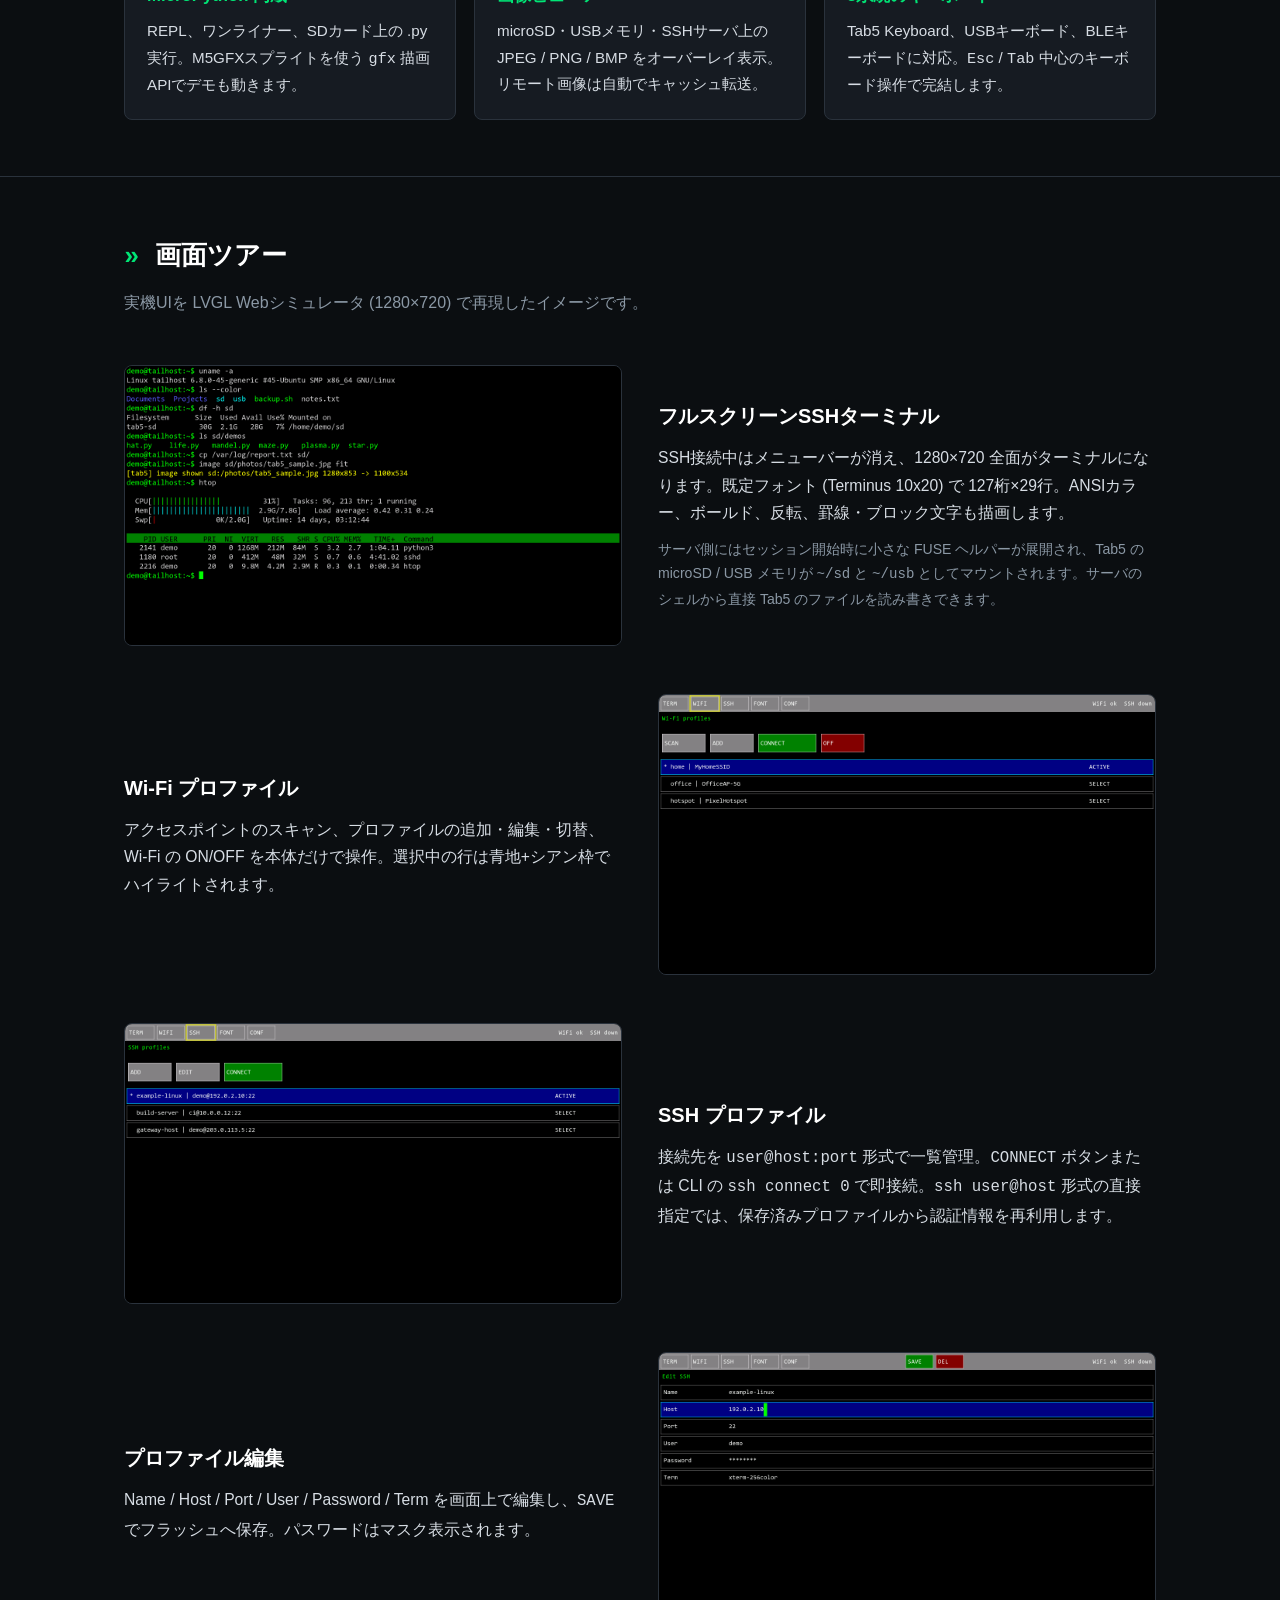
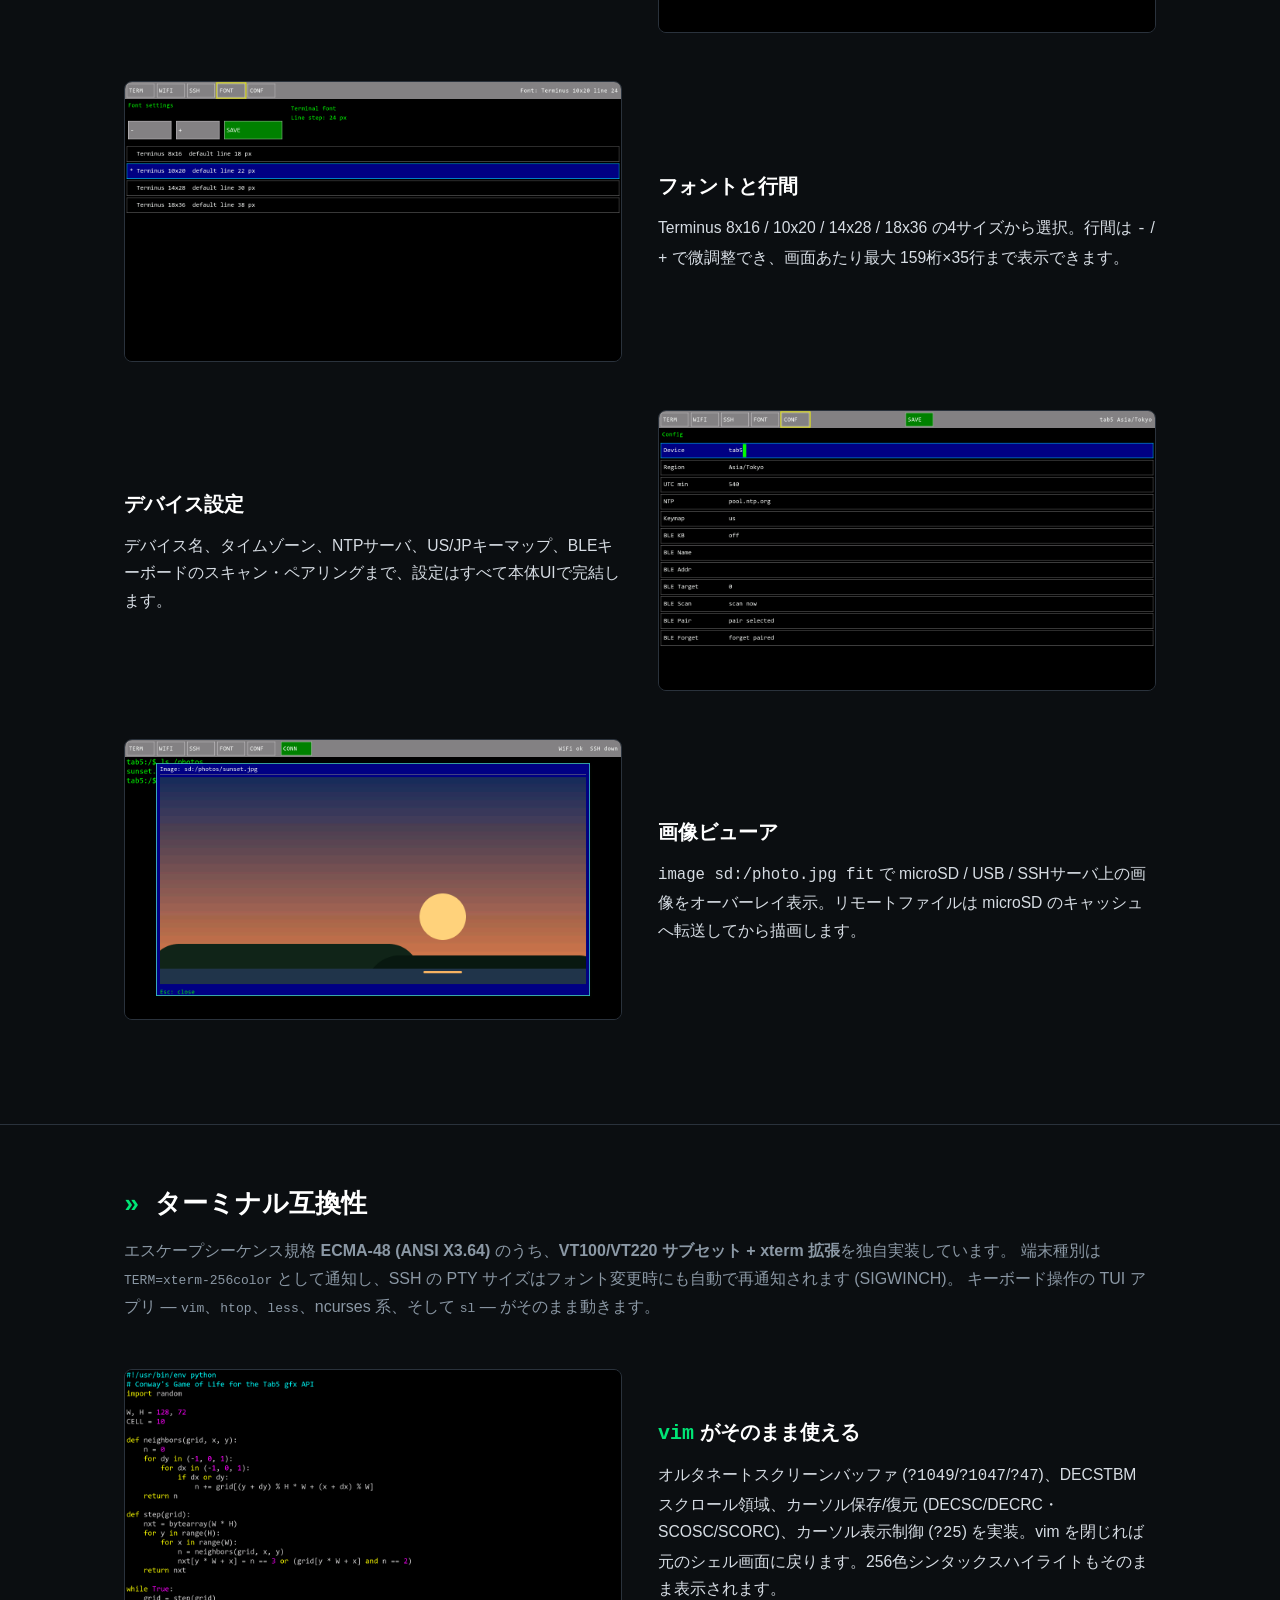
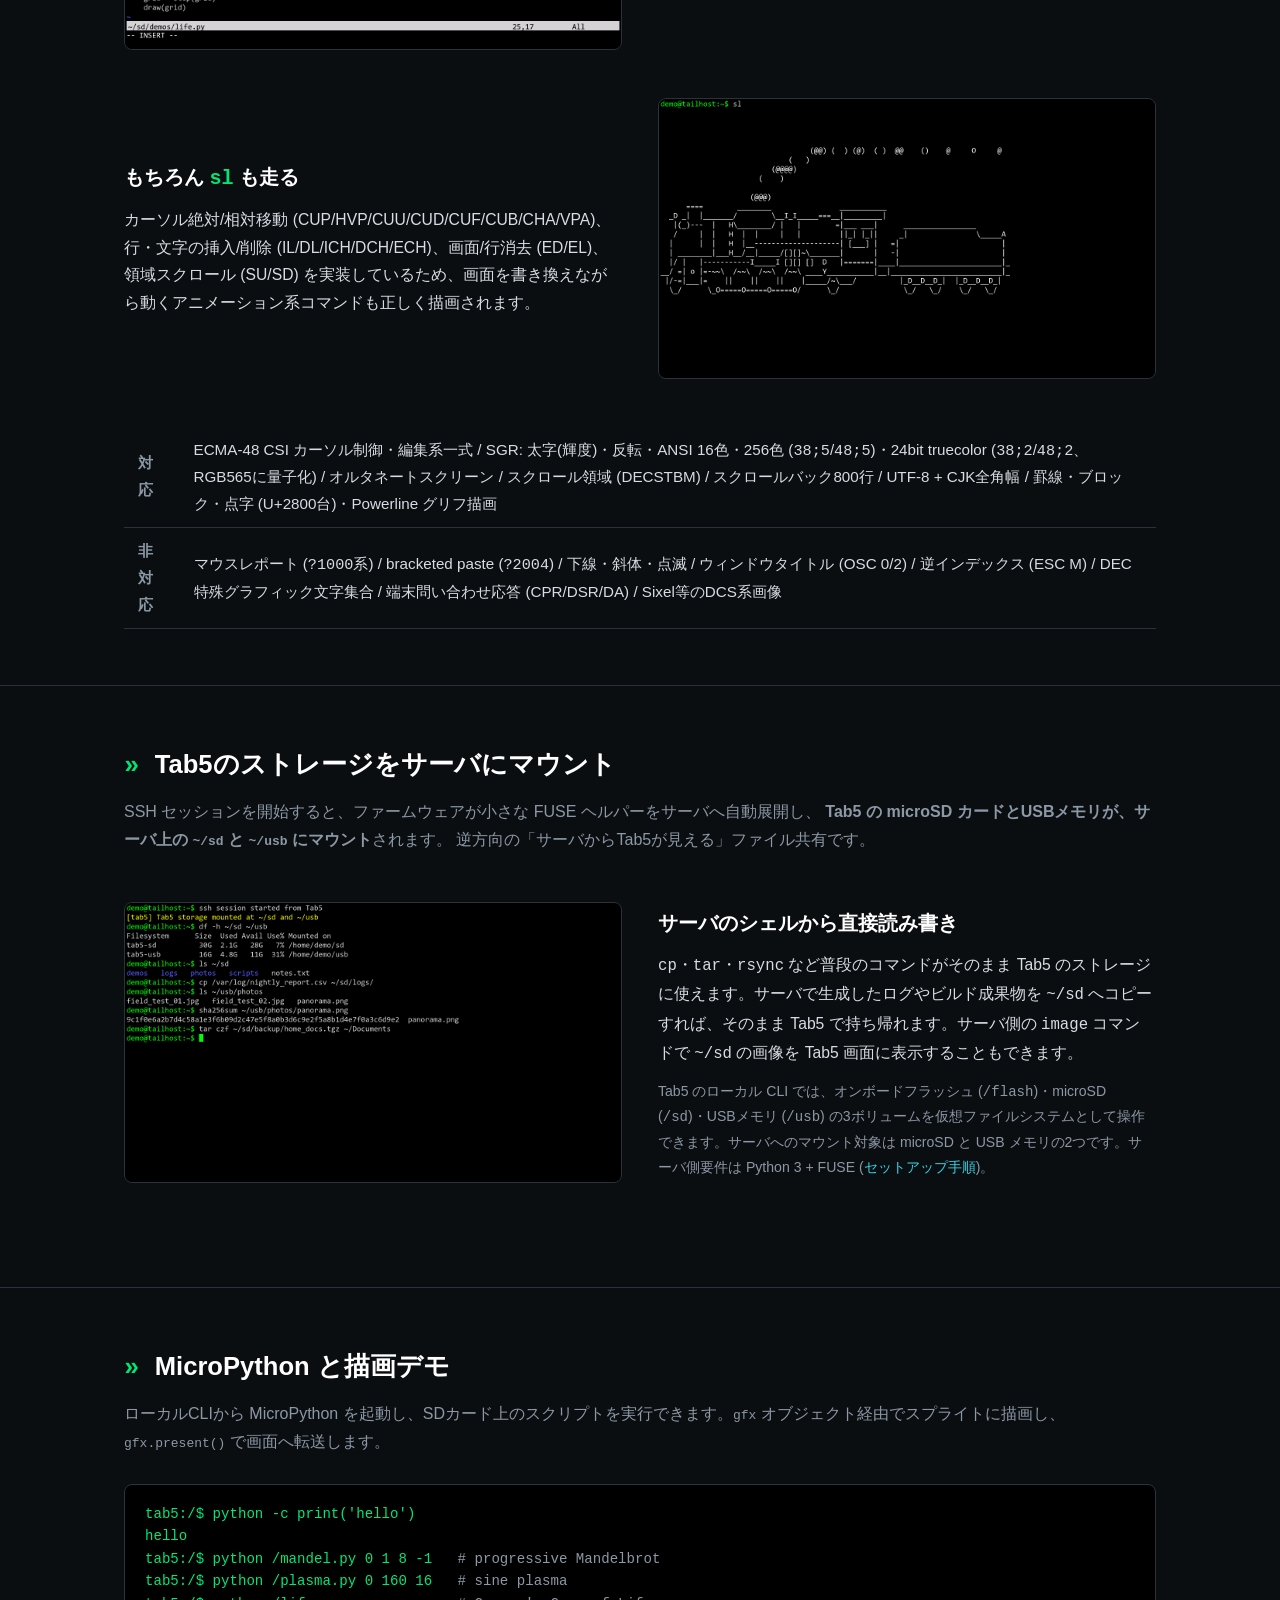
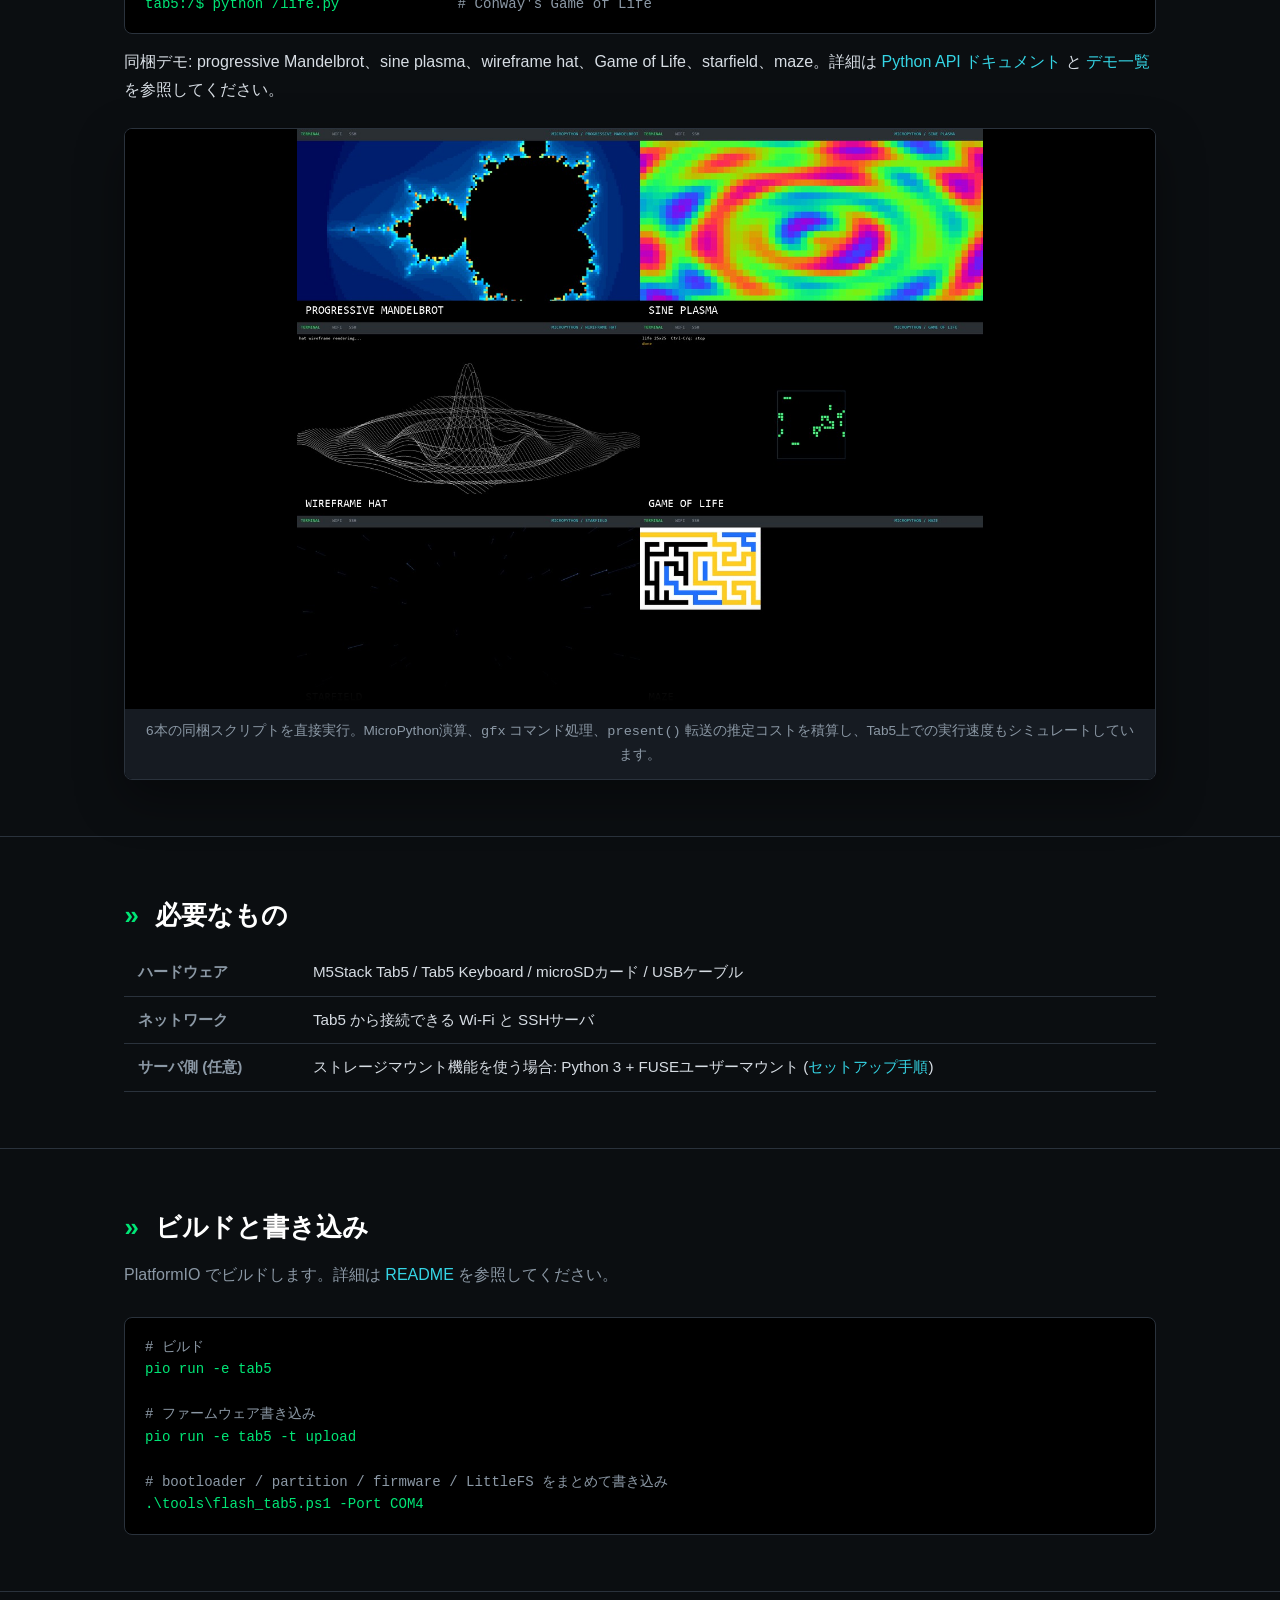
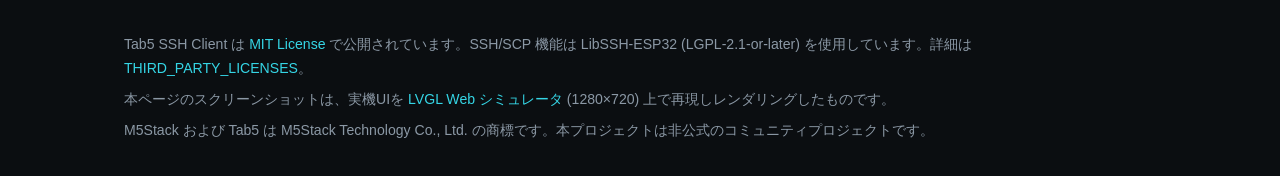
==== commit 26915723: "docs: simulate Tab5 demo execution timing" ====
--- a/site/index.html
+++ b/site/index.html
@@ -249,7 +249,7 @@
         <source src="media/python-demos.mp4" type="video/mp4">
         お使いのブラウザーは動画再生に対応していません。<a href="media/python-demos.mp4">MP4を開く</a>
       </video>
-      <figcaption class="caption">6本の同梱スクリプトを、ファームウェアの <code>gfx</code> APIと互換の記録バックエンドで直接実行した描画です。</figcaption>
+      <figcaption class="caption">6本の同梱スクリプトを直接実行。MicroPython演算、<code>gfx</code> コマンド処理、<code>present()</code> 転送の推定コストを積算し、Tab5上での実行速度もシミュレートしています。</figcaption>
     </figure>
   </div>
 </section>
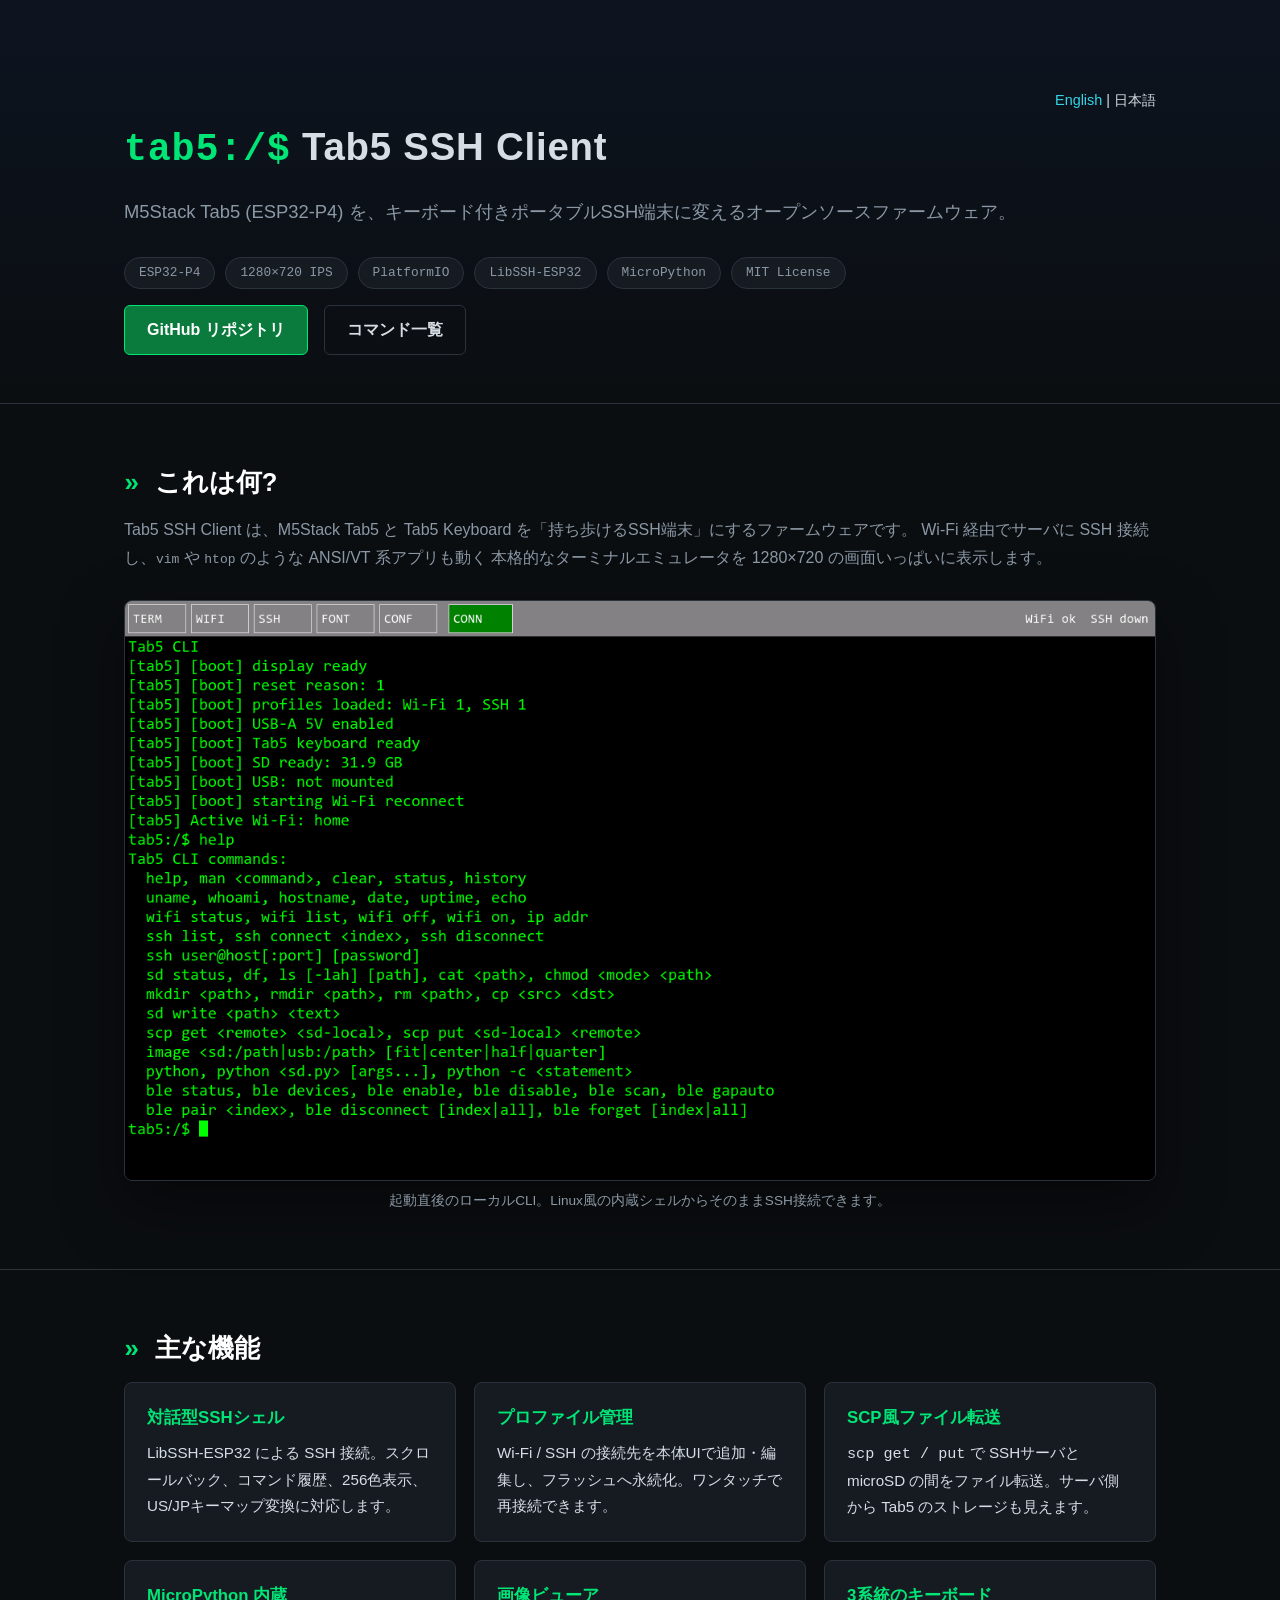
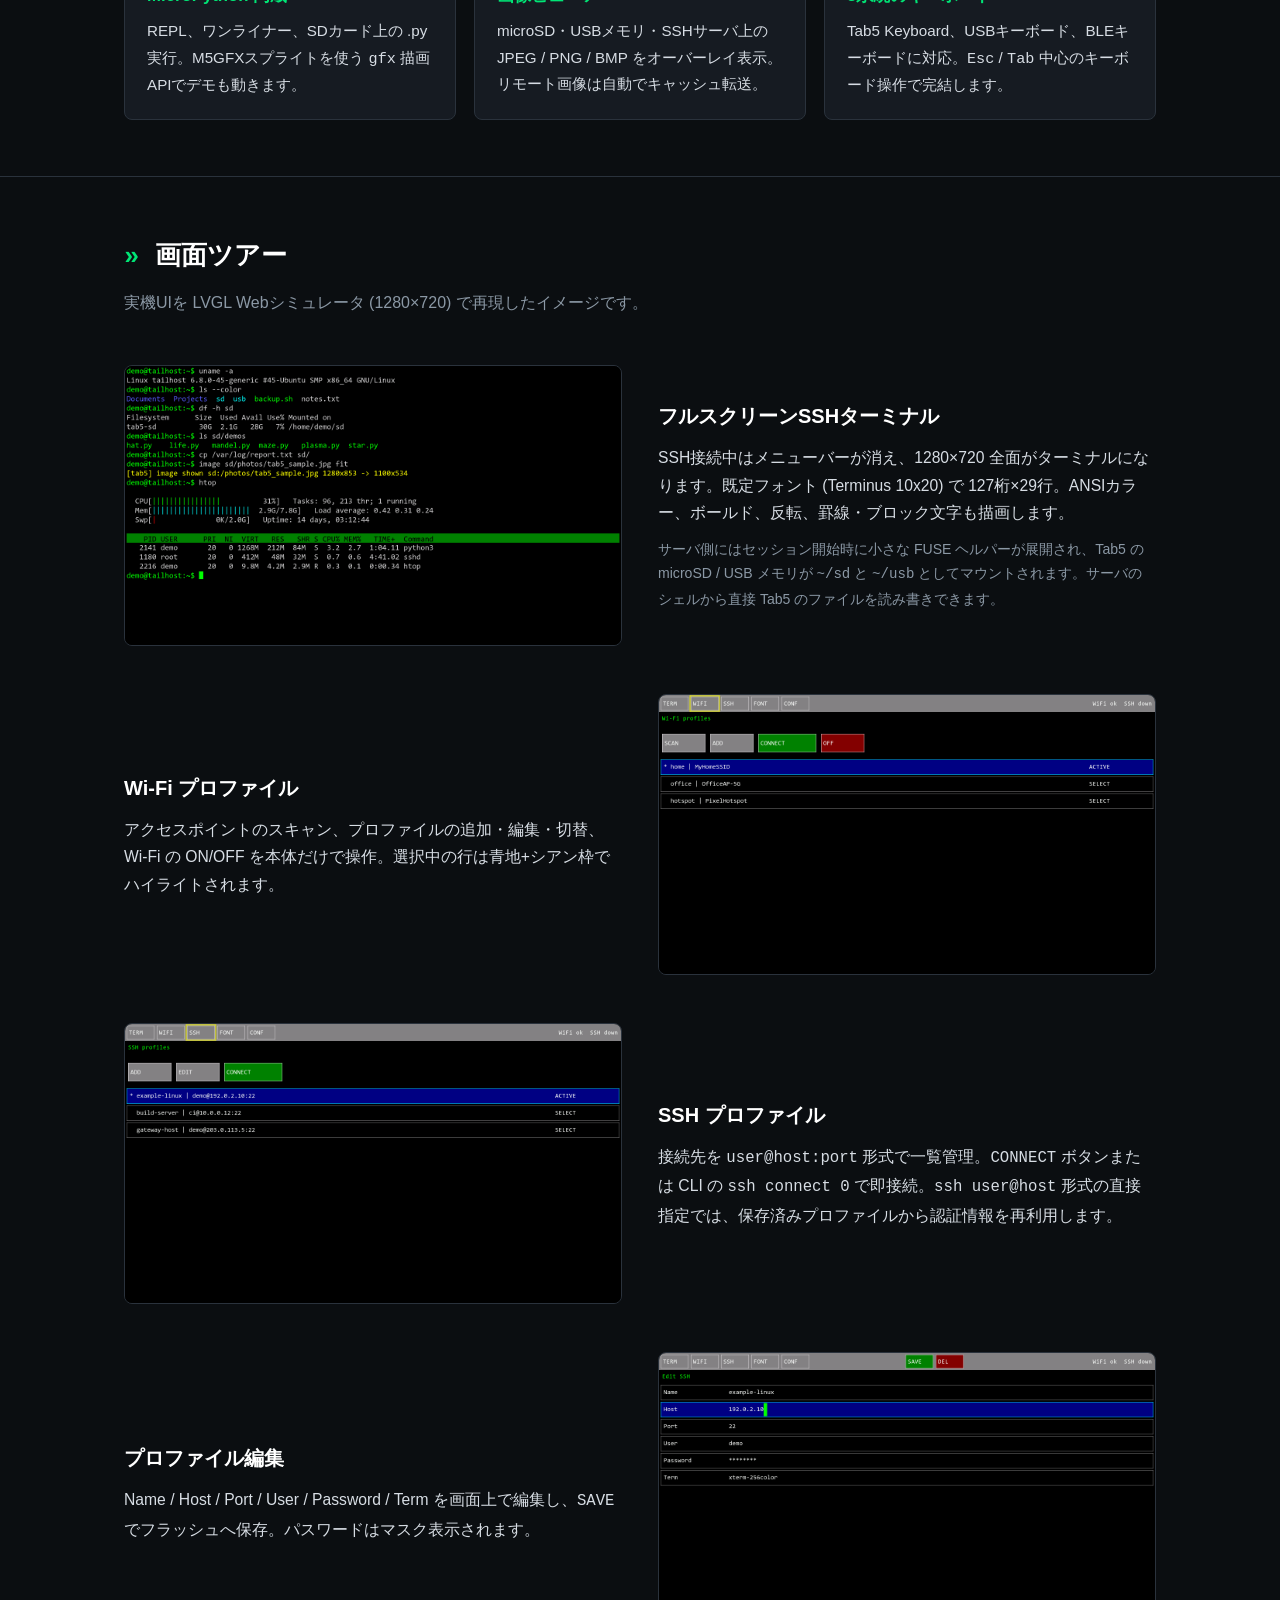
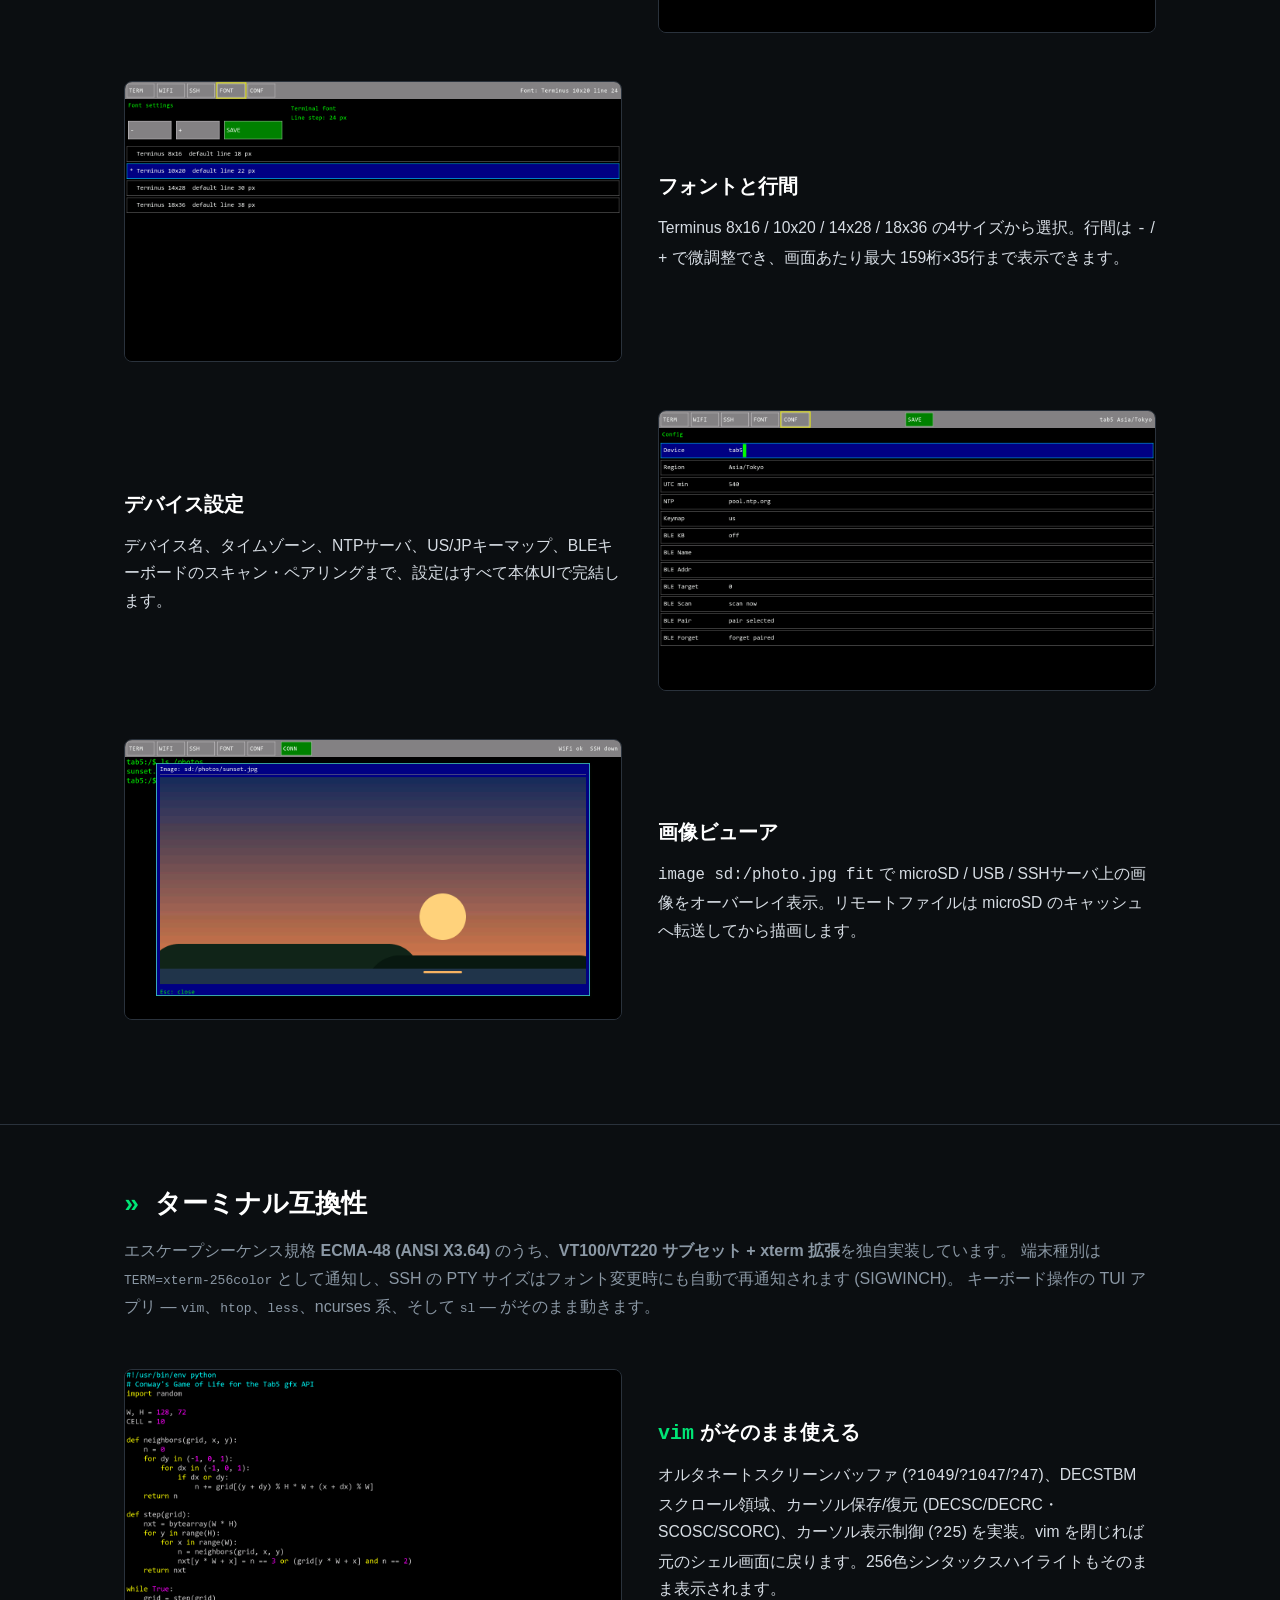
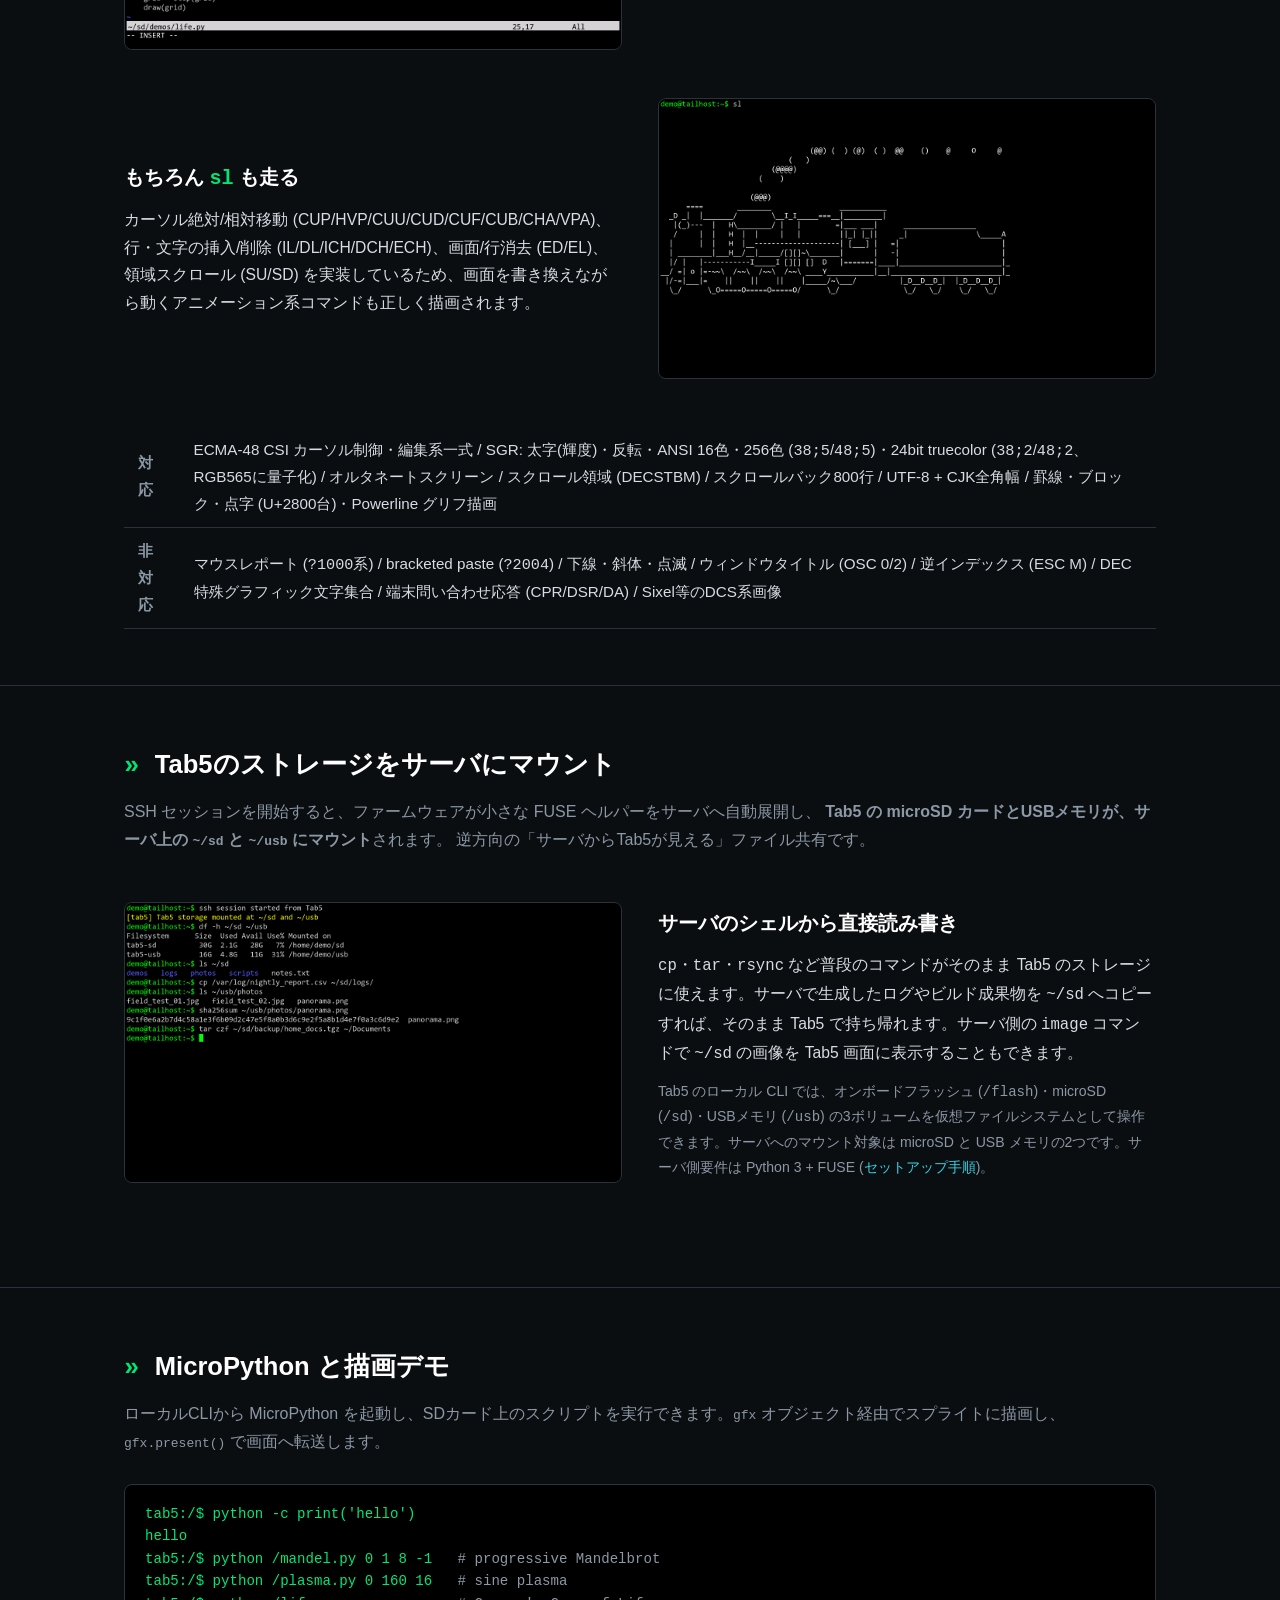
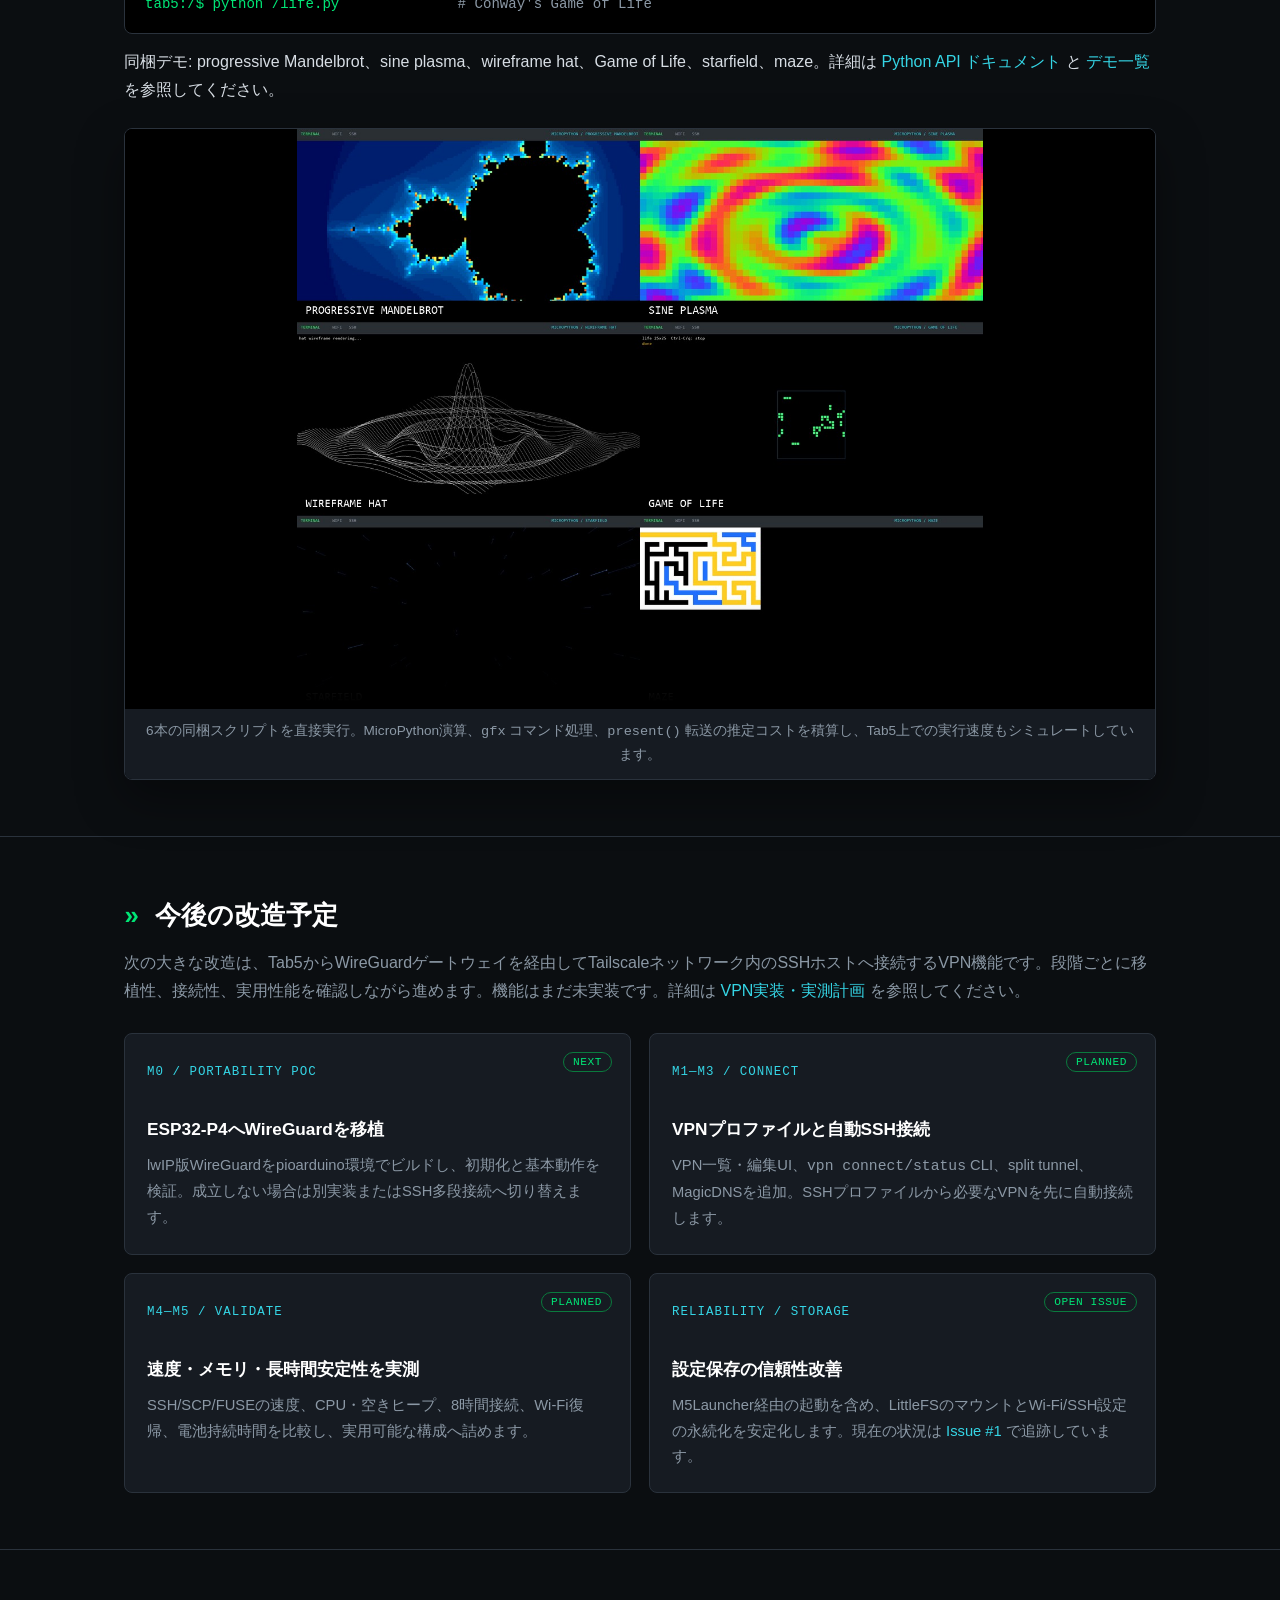
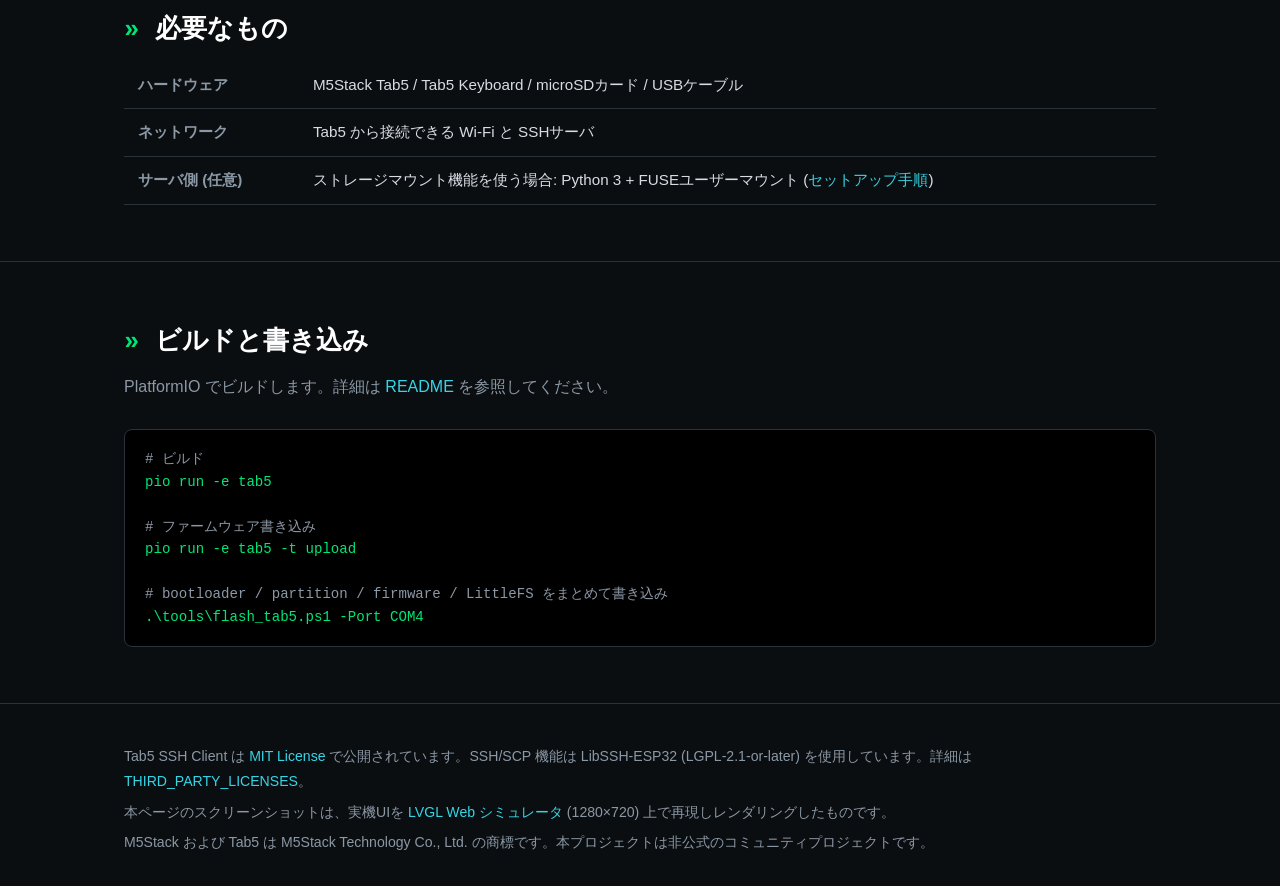
==== commit 34936c0d: "docs: add planned upgrade roadmap" ====
--- a/site/index.html
+++ b/site/index.html
@@ -62,6 +62,13 @@
 .demo-video { margin-top: 24px; border: 1px solid var(--border); border-radius: 8px; overflow: hidden; background: #000; box-shadow: 0 18px 48px rgba(0,0,0,.38); }
 .demo-video video { display: block; width: 100%; height: auto; aspect-ratio: 16 / 9; background: #000; }
 .demo-video .caption { margin: 0; padding: 10px 16px 12px; background: var(--panel); }
+.roadmap-grid { display: grid; grid-template-columns: repeat(2, 1fr); gap: 18px; margin-top: 28px; }
+.roadmap-card { position: relative; min-height: 210px; padding: 22px; background: var(--panel); border: 1px solid var(--border); border-radius: 8px; }
+.roadmap-kicker { color: var(--cyan); font-family: var(--mono); font-size: .78rem; letter-spacing: .08em; }
+.roadmap-card h3 { margin: 30px 0 9px; color: #fff; font-size: 1.08rem; }
+.roadmap-card p { color: var(--muted); font-size: .92rem; }
+.roadmap-status { position: absolute; top: 18px; right: 18px; padding: 3px 9px; border: 1px solid var(--green-dim); border-radius: 999px; color: var(--green); font: .7rem var(--mono); letter-spacing: .05em; }
+@media (max-width: 700px) { .roadmap-grid { grid-template-columns: 1fr; } }
 .hero-img img, .shot img { cursor: zoom-in; }
 #lightbox { position: fixed; inset: 0; background: rgba(4,6,9,.92); display: none; align-items: center; justify-content: center; flex-direction: column; z-index: 1000; cursor: zoom-out; padding: 24px; }
 #lightbox.open { display: flex; }
@@ -251,6 +258,35 @@
       </video>
       <figcaption class="caption">6本の同梱スクリプトを直接実行。MicroPython演算、<code>gfx</code> コマンド処理、<code>present()</code> 転送の推定コストを積算し、Tab5上での実行速度もシミュレートしています。</figcaption>
     </figure>
+  </div>
+</section>
+
+<section>
+  <div class="wrap">
+    <h2>今後の改造予定</h2>
+    <p class="lead">次の大きな改造は、Tab5からWireGuardゲートウェイを経由してTailscaleネットワーク内のSSHホストへ接続するVPN機能です。段階ごとに移植性、接続性、実用性能を確認しながら進めます。機能はまだ未実装です。詳細は <a href="https://github.com/airpocket-soundman/Tab5_thinclient/blob/main/docs/VPN_PLAN.ja.md">VPN実装・実測計画</a> を参照してください。</p>
+    <div class="roadmap-grid">
+      <article class="roadmap-card">
+        <span class="roadmap-kicker">M0 / PORTABILITY POC</span><span class="roadmap-status">NEXT</span>
+        <h3>ESP32-P4へWireGuardを移植</h3>
+        <p>lwIP版WireGuardをpioarduino環境でビルドし、初期化と基本動作を検証。成立しない場合は別実装またはSSH多段接続へ切り替えます。</p>
+      </article>
+      <article class="roadmap-card">
+        <span class="roadmap-kicker">M1—M3 / CONNECT</span><span class="roadmap-status">PLANNED</span>
+        <h3>VPNプロファイルと自動SSH接続</h3>
+        <p>VPN一覧・編集UI、<code>vpn connect/status</code> CLI、split tunnel、MagicDNSを追加。SSHプロファイルから必要なVPNを先に自動接続します。</p>
+      </article>
+      <article class="roadmap-card">
+        <span class="roadmap-kicker">M4—M5 / VALIDATE</span><span class="roadmap-status">PLANNED</span>
+        <h3>速度・メモリ・長時間安定性を実測</h3>
+        <p>SSH/SCP/FUSEの速度、CPU・空きヒープ、8時間接続、Wi-Fi復帰、電池持続時間を比較し、実用可能な構成へ詰めます。</p>
+      </article>
+      <article class="roadmap-card">
+        <span class="roadmap-kicker">RELIABILITY / STORAGE</span><span class="roadmap-status">OPEN ISSUE</span>
+        <h3>設定保存の信頼性改善</h3>
+        <p>M5Launcher経由の起動を含め、LittleFSのマウントとWi-Fi/SSH設定の永続化を安定化します。現在の状況は <a href="https://github.com/airpocket-soundman/Tab5_thinclient/issues/1">Issue #1</a> で追跡しています。</p>
+      </article>
+    </div>
   </div>
 </section>
 
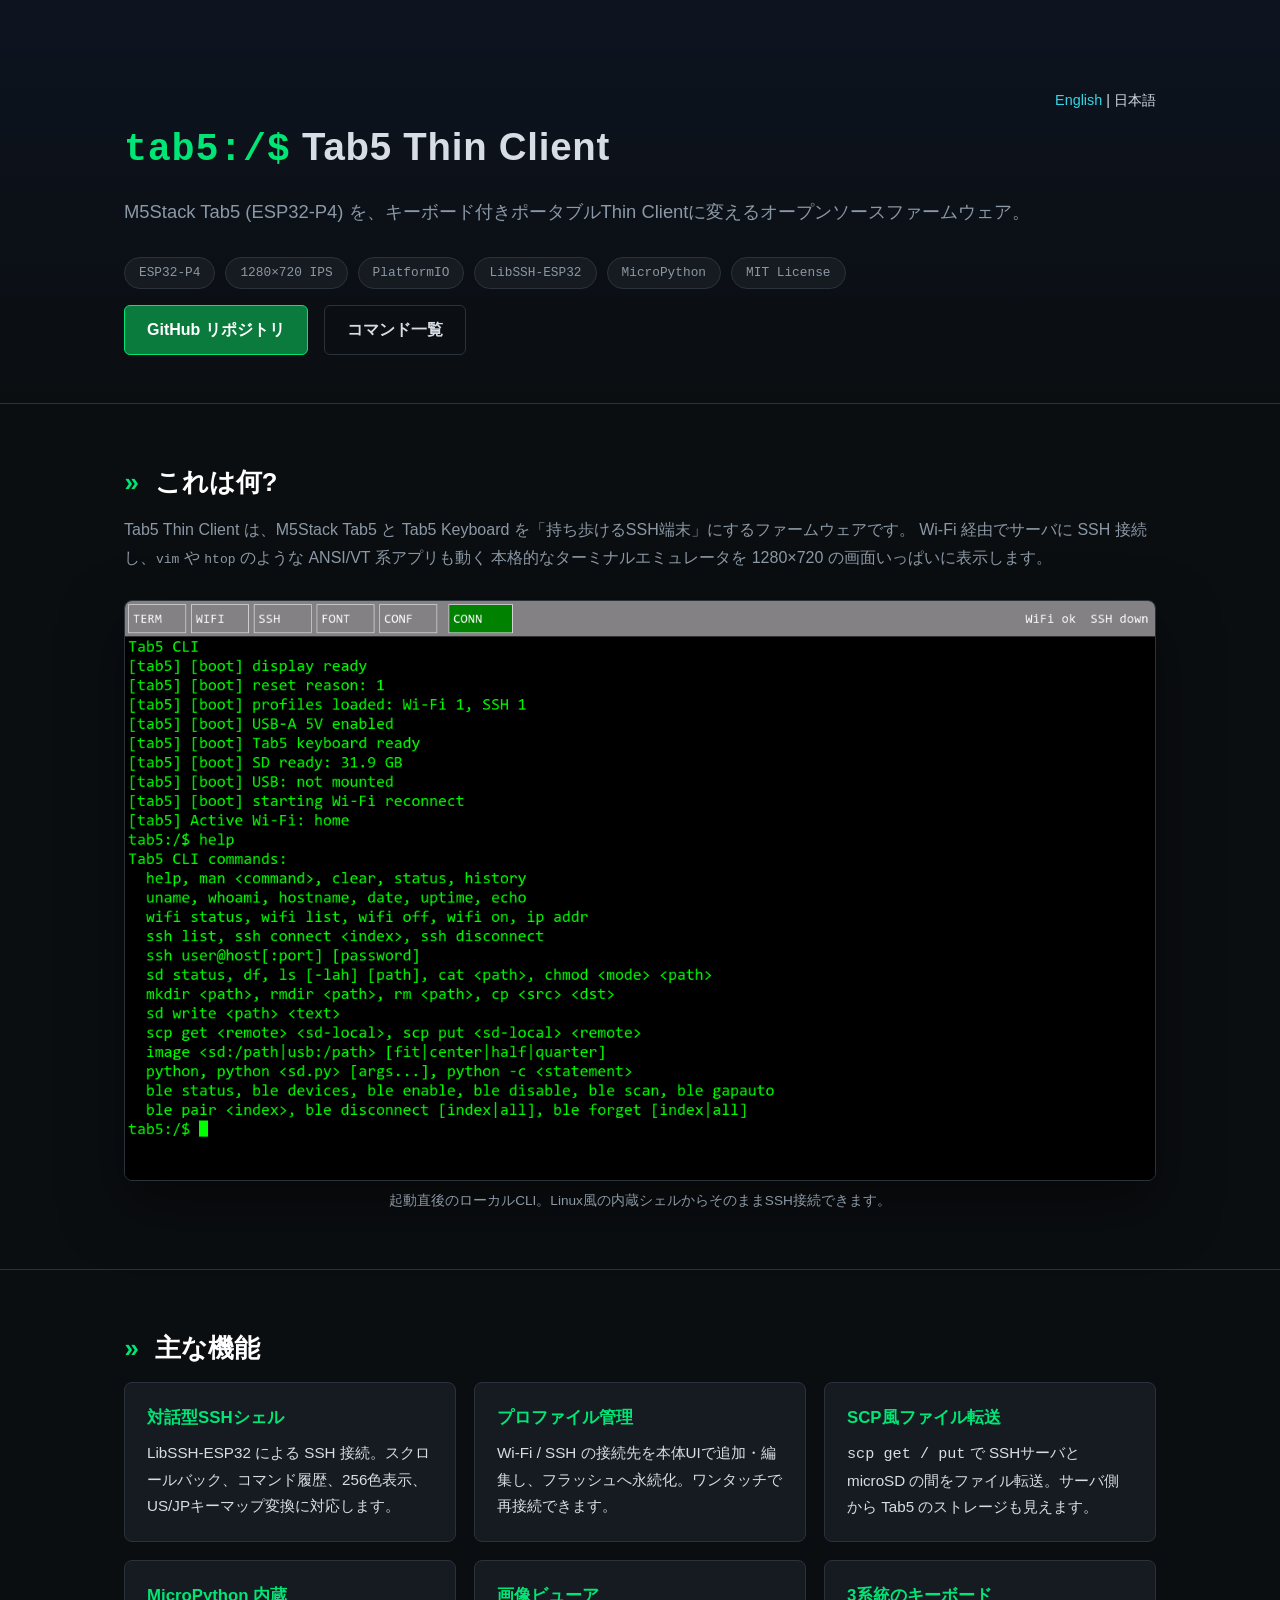
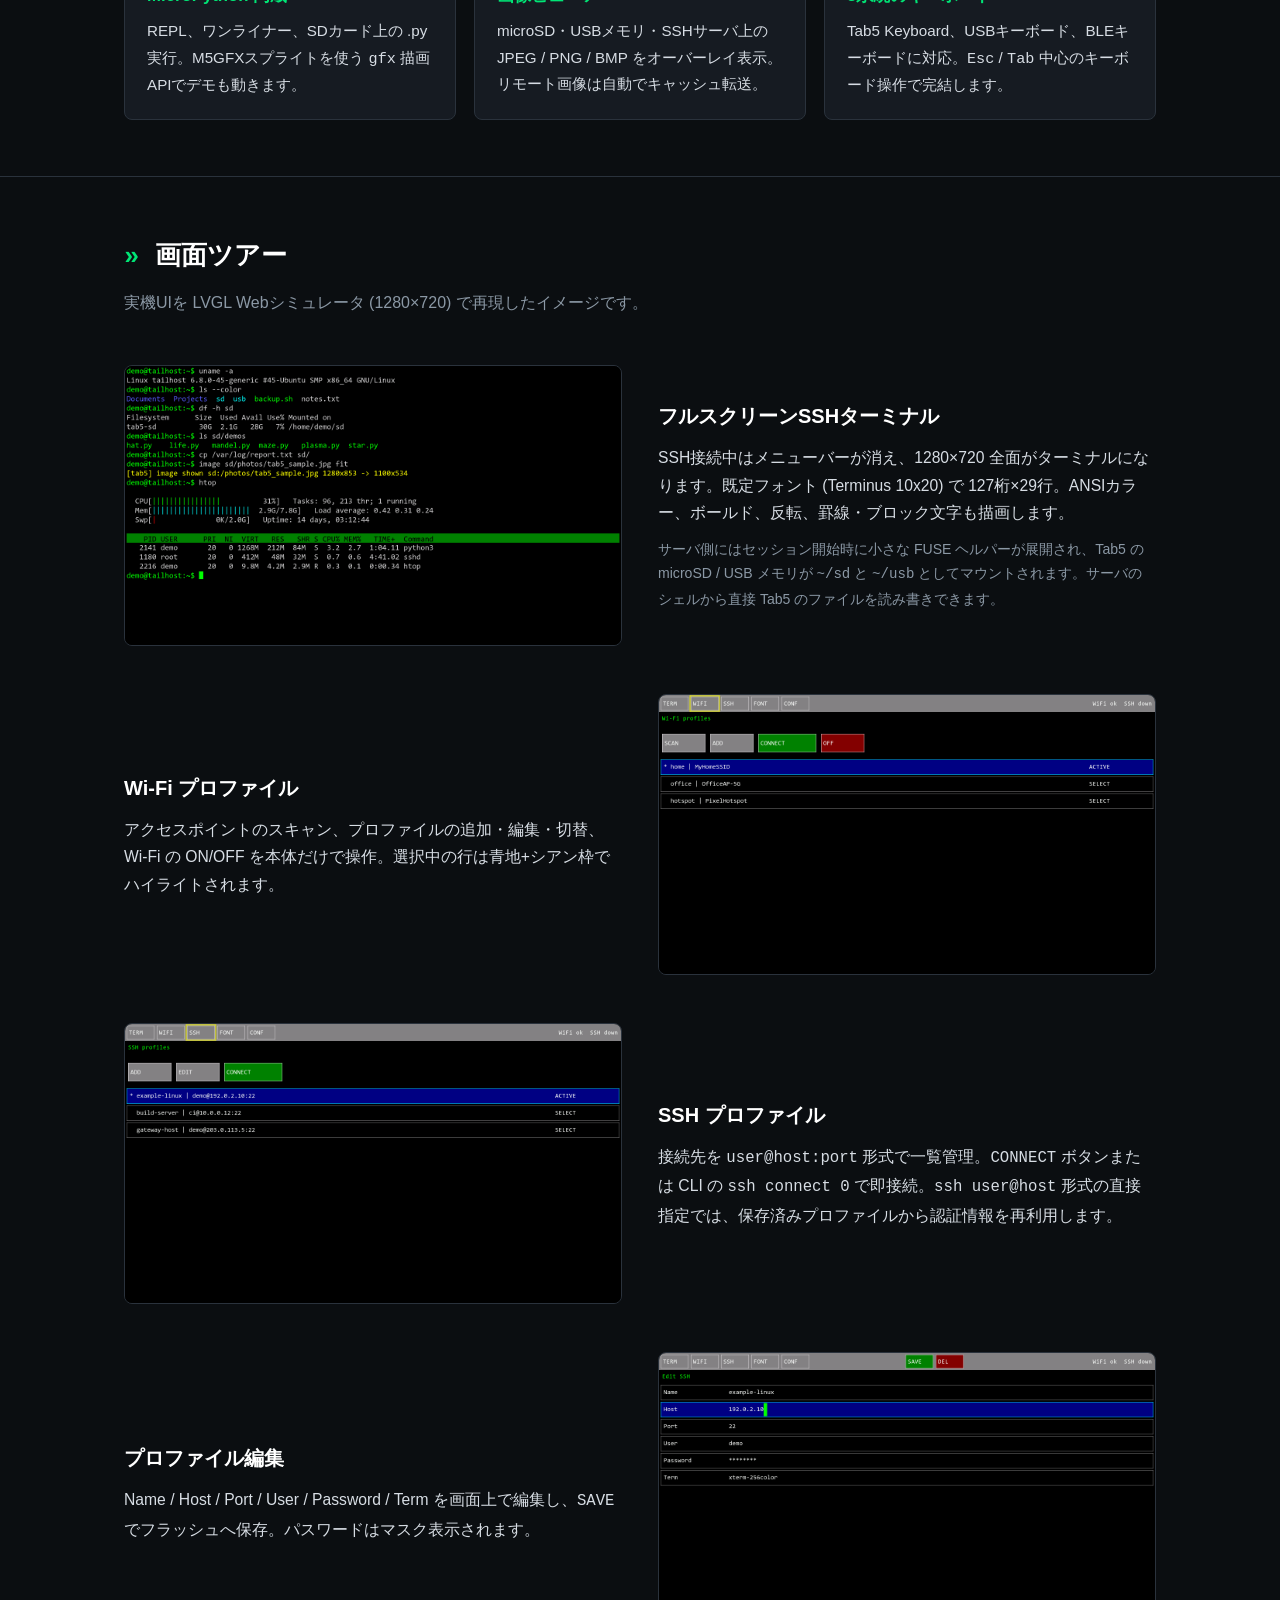
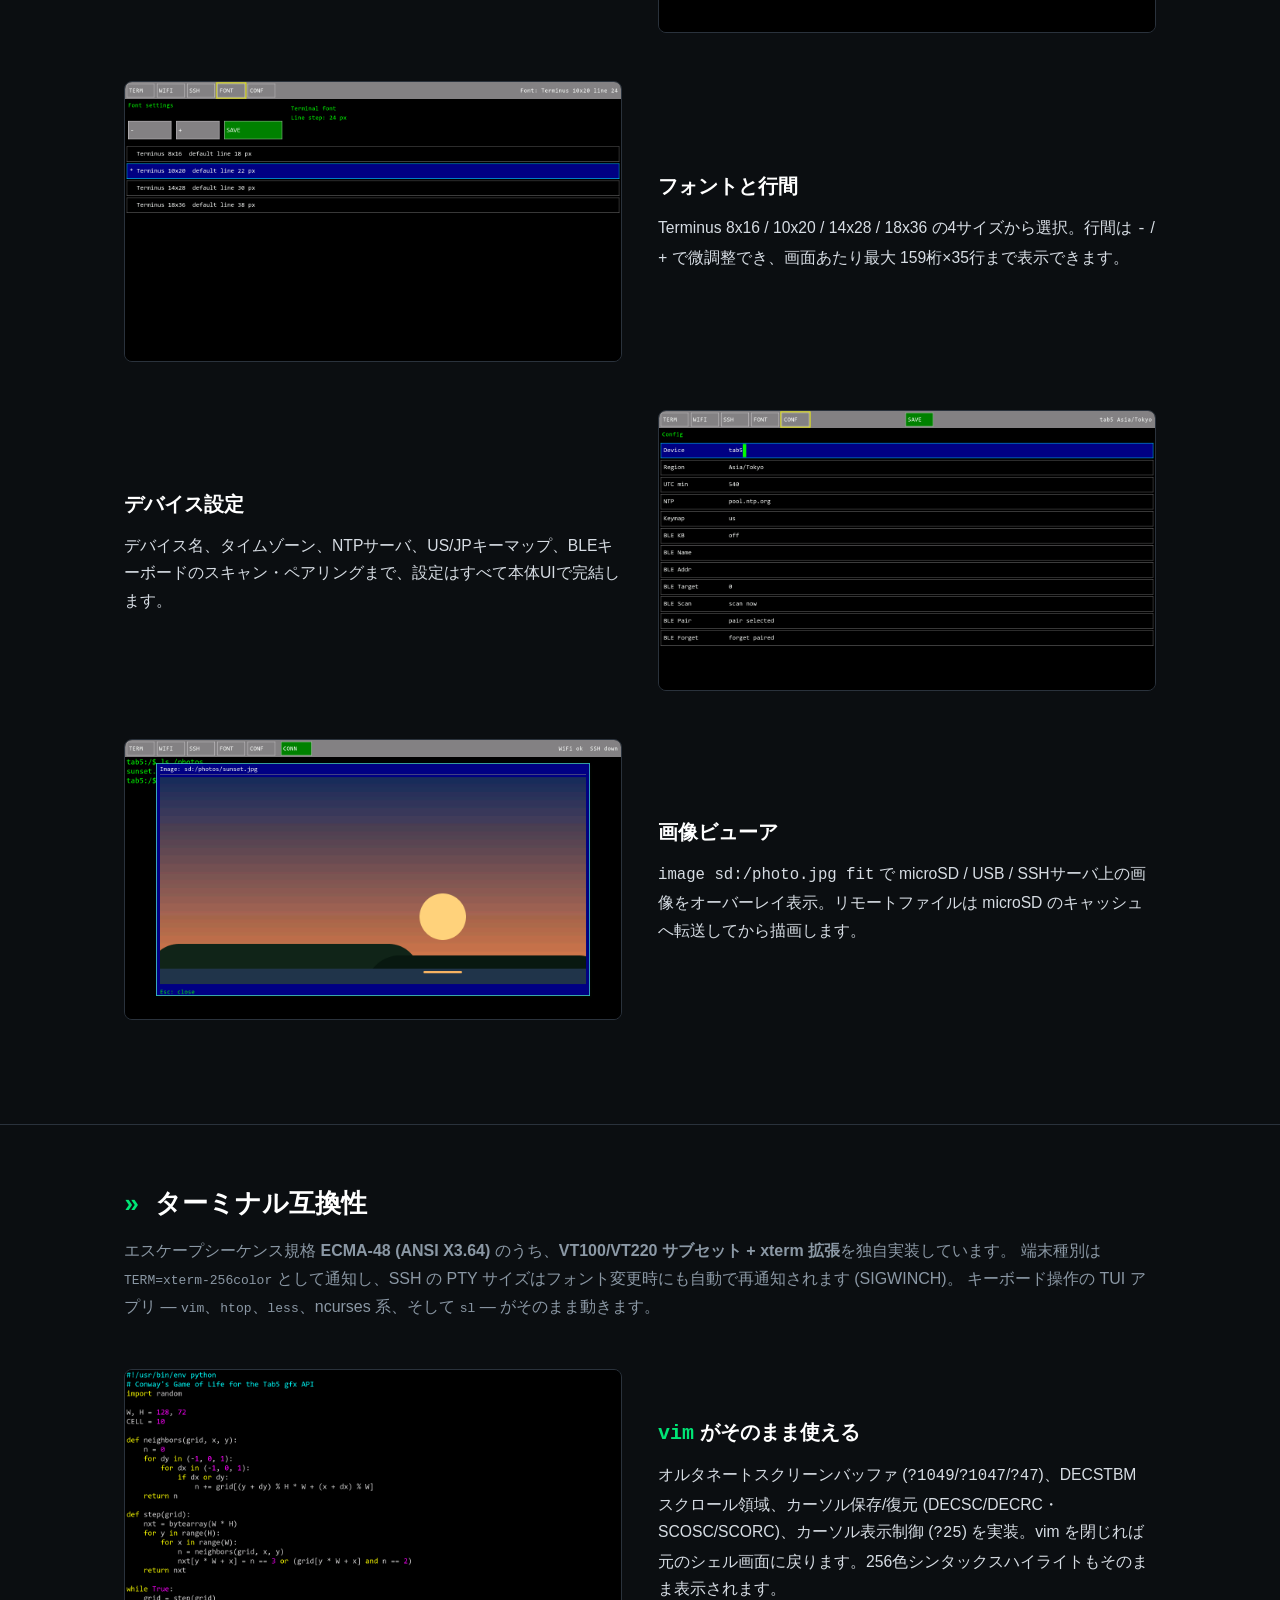
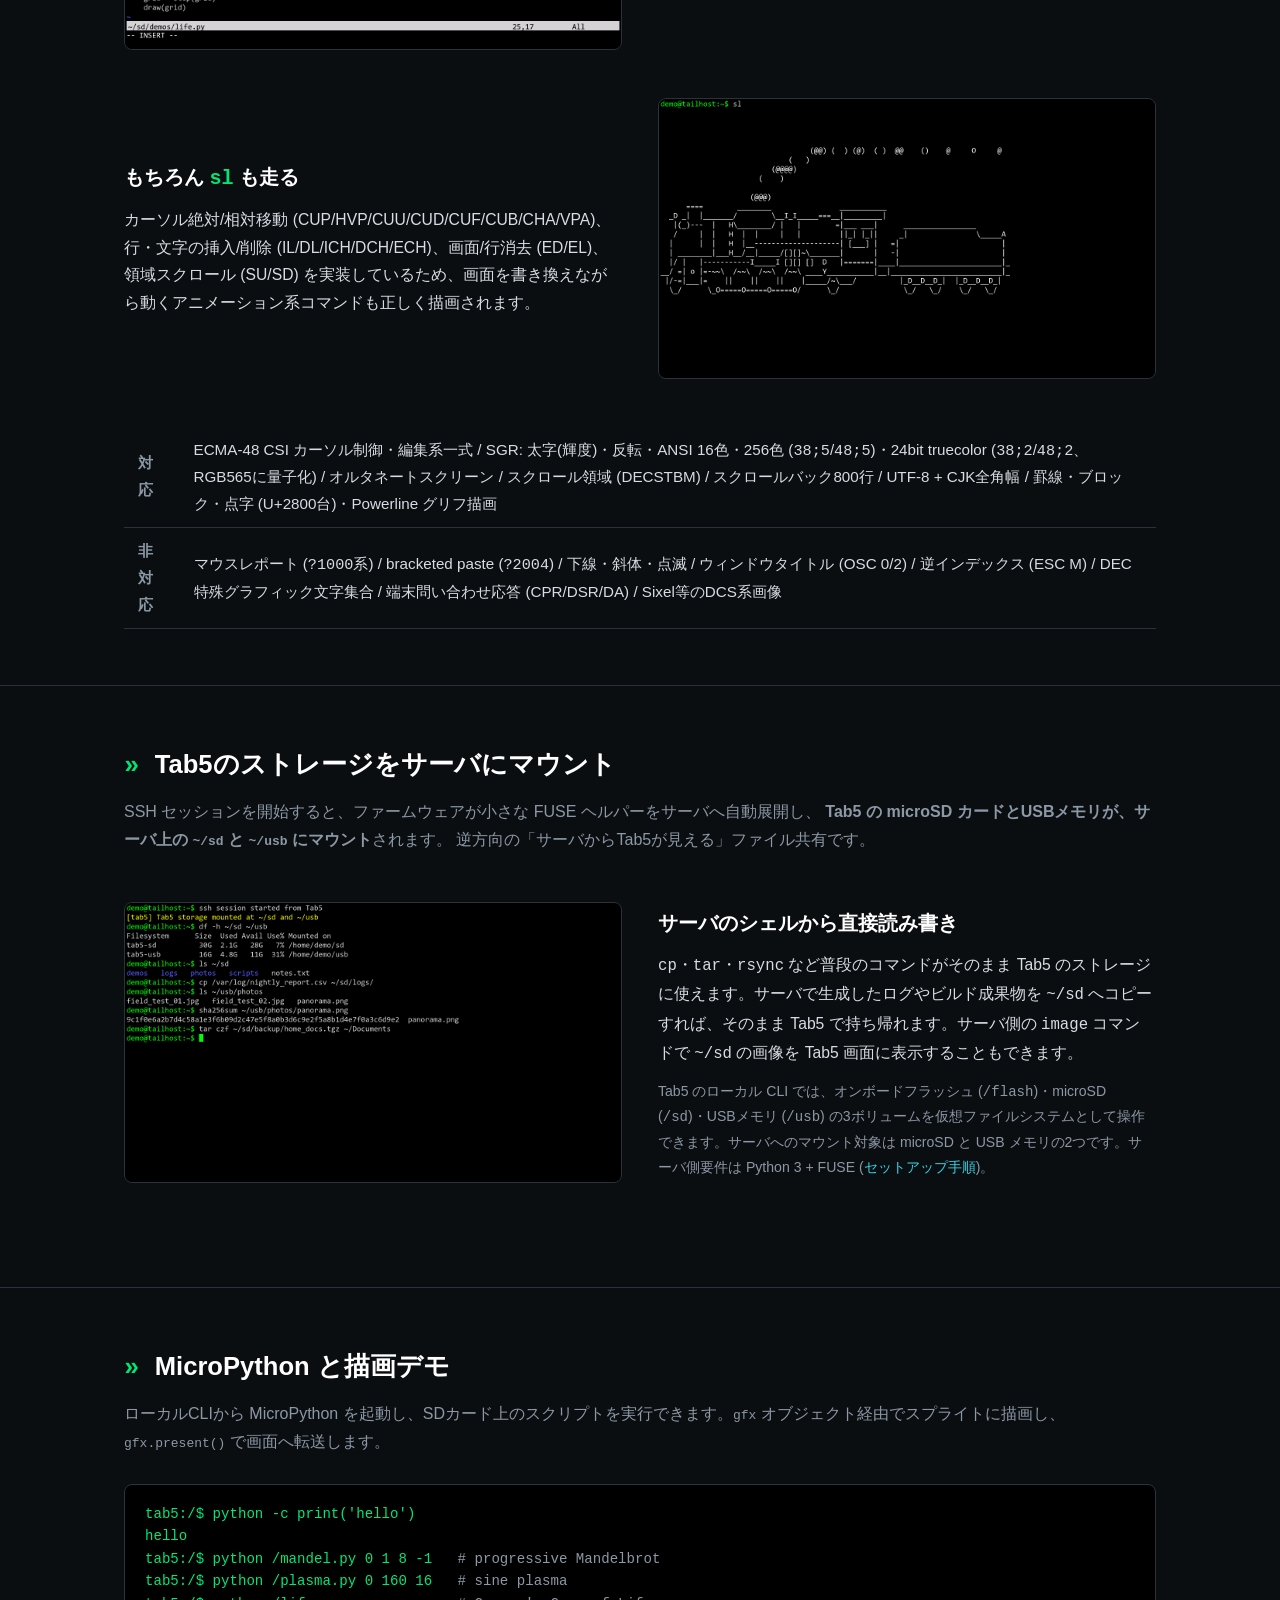
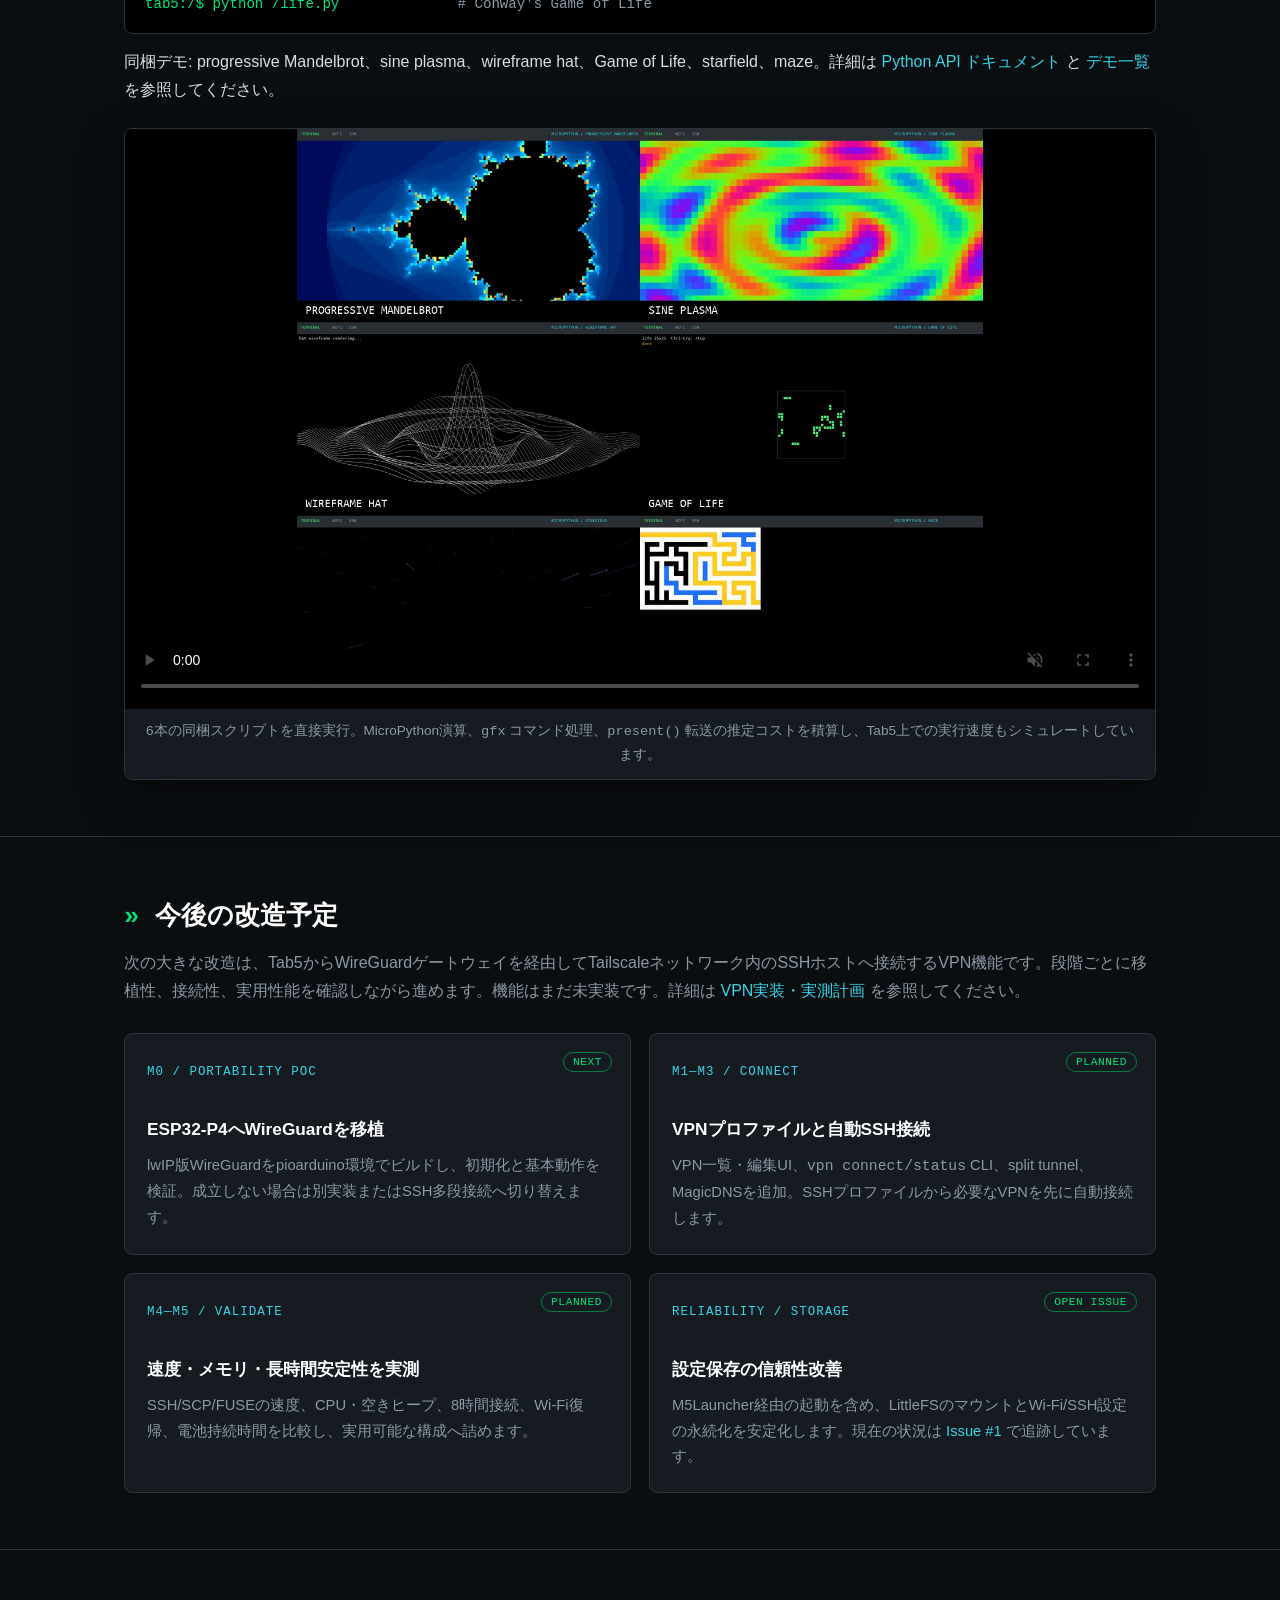
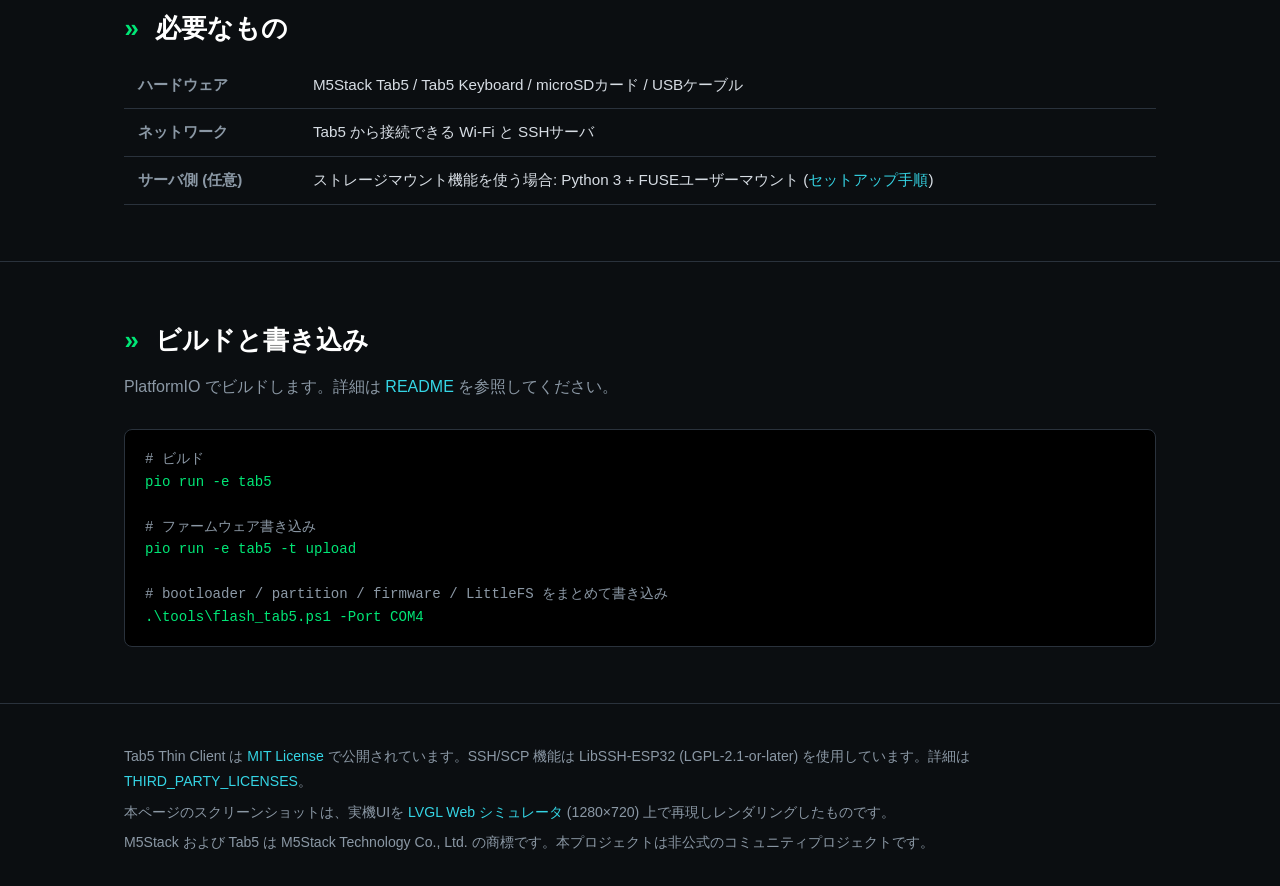
==== commit a0717d16: "docs: correct site branding to Tab5 Thin Client" ====
--- a/site/index.html
+++ b/site/index.html
@@ -3,8 +3,8 @@
 <head>
 <meta charset="utf-8">
 <meta name="viewport" content="width=device-width, initial-scale=1">
-<title>Tab5 SSH Client — M5Stack Tab5 をポータブルSSH端末に</title>
-<meta name="description" content="M5Stack Tab5 (ESP32-P4) をポータブルSSH端末として使うためのオープンソースファームウェア。対話型SSHシェル、SCP転送、MicroPython、画像ビューアを搭載。">
+<title>Tab5 Thin Client — M5Stack Tab5 をポータブルThin Clientに</title>
+<meta name="description" content="M5Stack Tab5 (ESP32-P4) をポータブルThin Clientとして使うためのオープンソースファームウェア。対話型SSHシェル、SCP転送、MicroPython、画像ビューアを搭載。">
 <style>
 :root {
   --bg: #0b0e11;
@@ -82,8 +82,8 @@
 <header class="hero">
   <div class="wrap">
     <div class="lang"><a href="en.html">English</a> | 日本語</div>
-    <h1><span class="prompt">tab5:/$</span> Tab5 SSH Client</h1>
-    <p class="tagline">M5Stack Tab5 (ESP32-P4) を、キーボード付きポータブルSSH端末に変えるオープンソースファームウェア。</p>
+    <h1><span class="prompt">tab5:/$</span> Tab5 Thin Client</h1>
+    <p class="tagline">M5Stack Tab5 (ESP32-P4) を、キーボード付きポータブルThin Clientに変えるオープンソースファームウェア。</p>
     <div class="badges">
       <span class="badge">ESP32-P4</span>
       <span class="badge">1280×720 IPS</span>
@@ -103,7 +103,7 @@
   <div class="wrap">
     <h2>これは何?</h2>
     <p class="lead">
-      Tab5 SSH Client は、M5Stack Tab5 と Tab5 Keyboard を「持ち歩けるSSH端末」にするファームウェアです。
+      Tab5 Thin Client は、M5Stack Tab5 と Tab5 Keyboard を「持ち歩けるSSH端末」にするファームウェアです。
       Wi-Fi 経由でサーバに SSH 接続し、<code>vim</code> や <code>htop</code> のような ANSI/VT 系アプリも動く
       本格的なターミナルエミュレータを 1280×720 の画面いっぱいに表示します。
     </p>
@@ -318,7 +318,7 @@
 
 <footer>
   <div class="wrap">
-    <p>Tab5 SSH Client は <a href="https://github.com/airpocket-soundman/Tab5_thinclient/blob/main/LICENSE">MIT License</a> で公開されています。SSH/SCP 機能は LibSSH-ESP32 (LGPL-2.1-or-later) を使用しています。詳細は <a href="https://github.com/airpocket-soundman/Tab5_thinclient/blob/main/THIRD_PARTY_LICENSES.md">THIRD_PARTY_LICENSES</a>。</p>
+    <p>Tab5 Thin Client は <a href="https://github.com/airpocket-soundman/Tab5_thinclient/blob/main/LICENSE">MIT License</a> で公開されています。SSH/SCP 機能は LibSSH-ESP32 (LGPL-2.1-or-later) を使用しています。詳細は <a href="https://github.com/airpocket-soundman/Tab5_thinclient/blob/main/THIRD_PARTY_LICENSES.md">THIRD_PARTY_LICENSES</a>。</p>
     <p>本ページのスクリーンショットは、実機UIを <a href="https://lvglsim.dev/">LVGL Web シミュレータ</a> (1280×720) 上で再現しレンダリングしたものです。</p>
     <p>M5Stack および Tab5 は M5Stack Technology Co., Ltd. の商標です。本プロジェクトは非公式のコミュニティプロジェクトです。</p>
   </div>
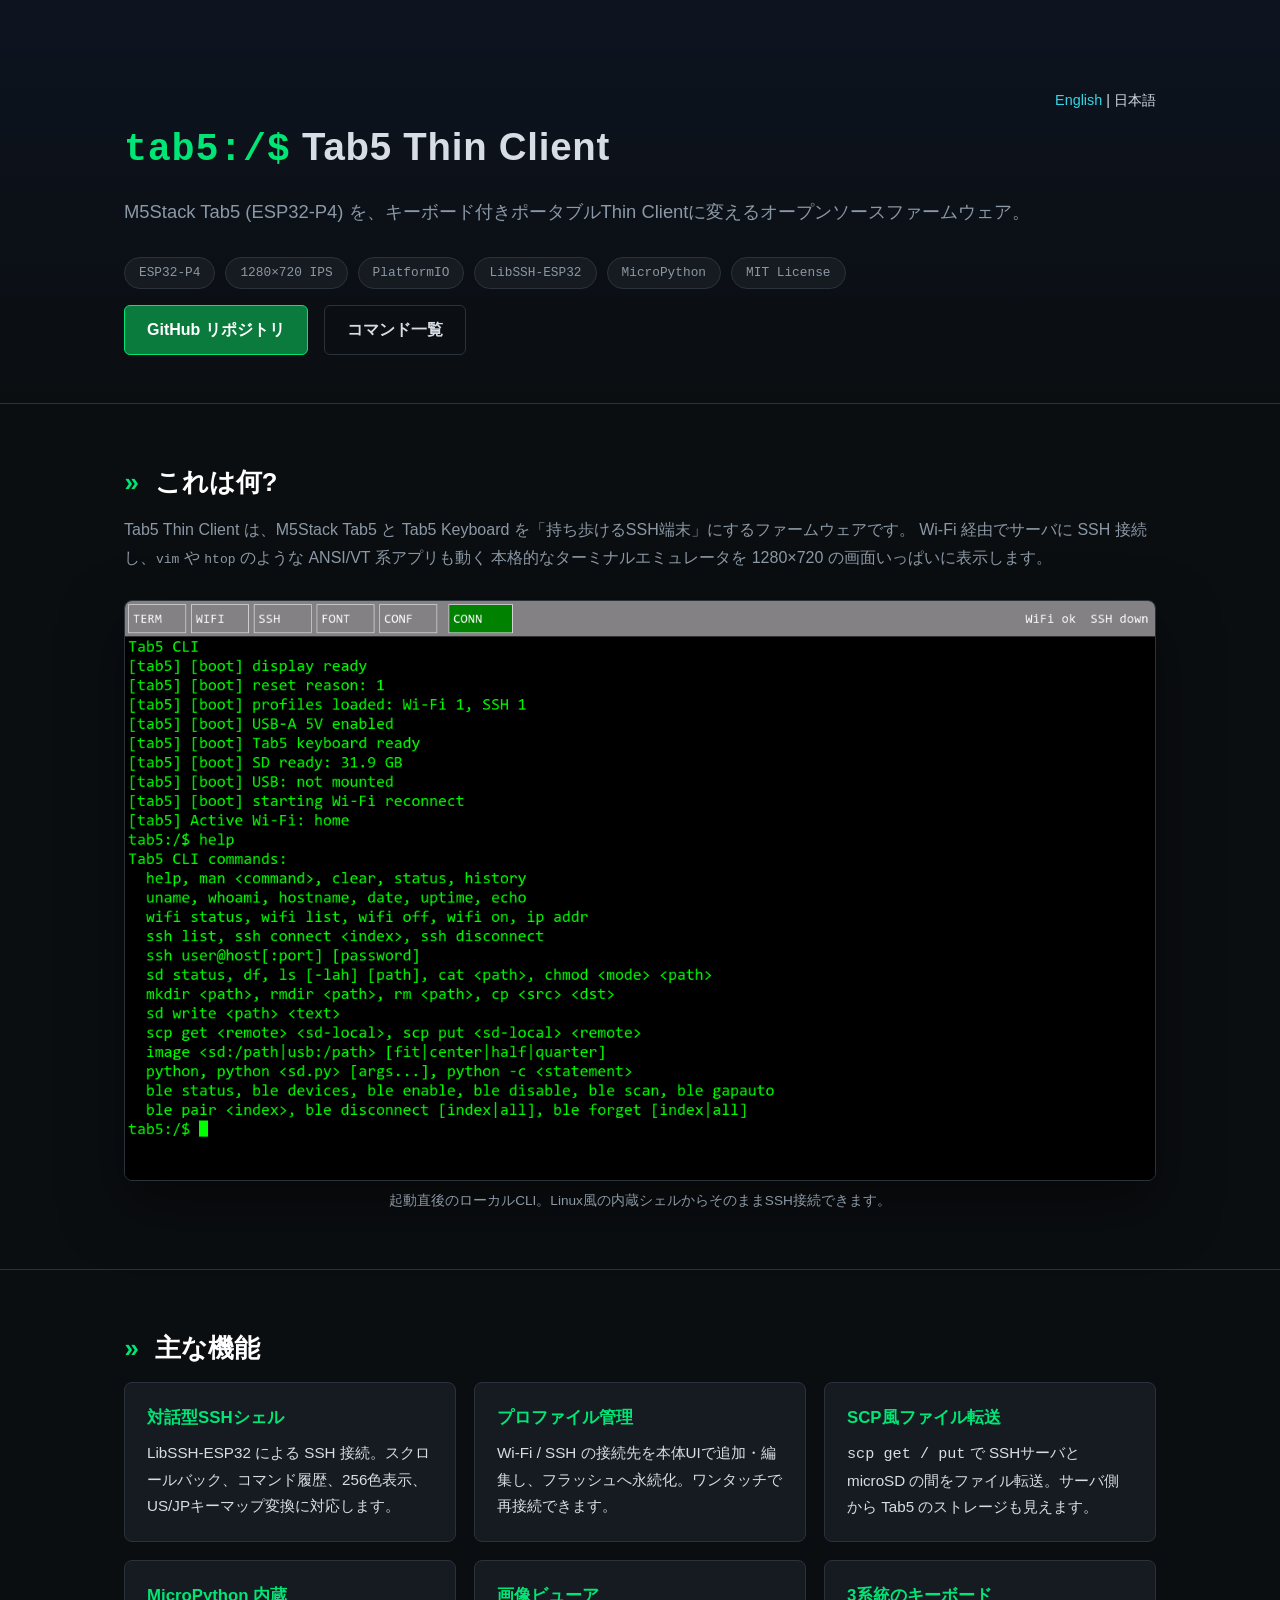
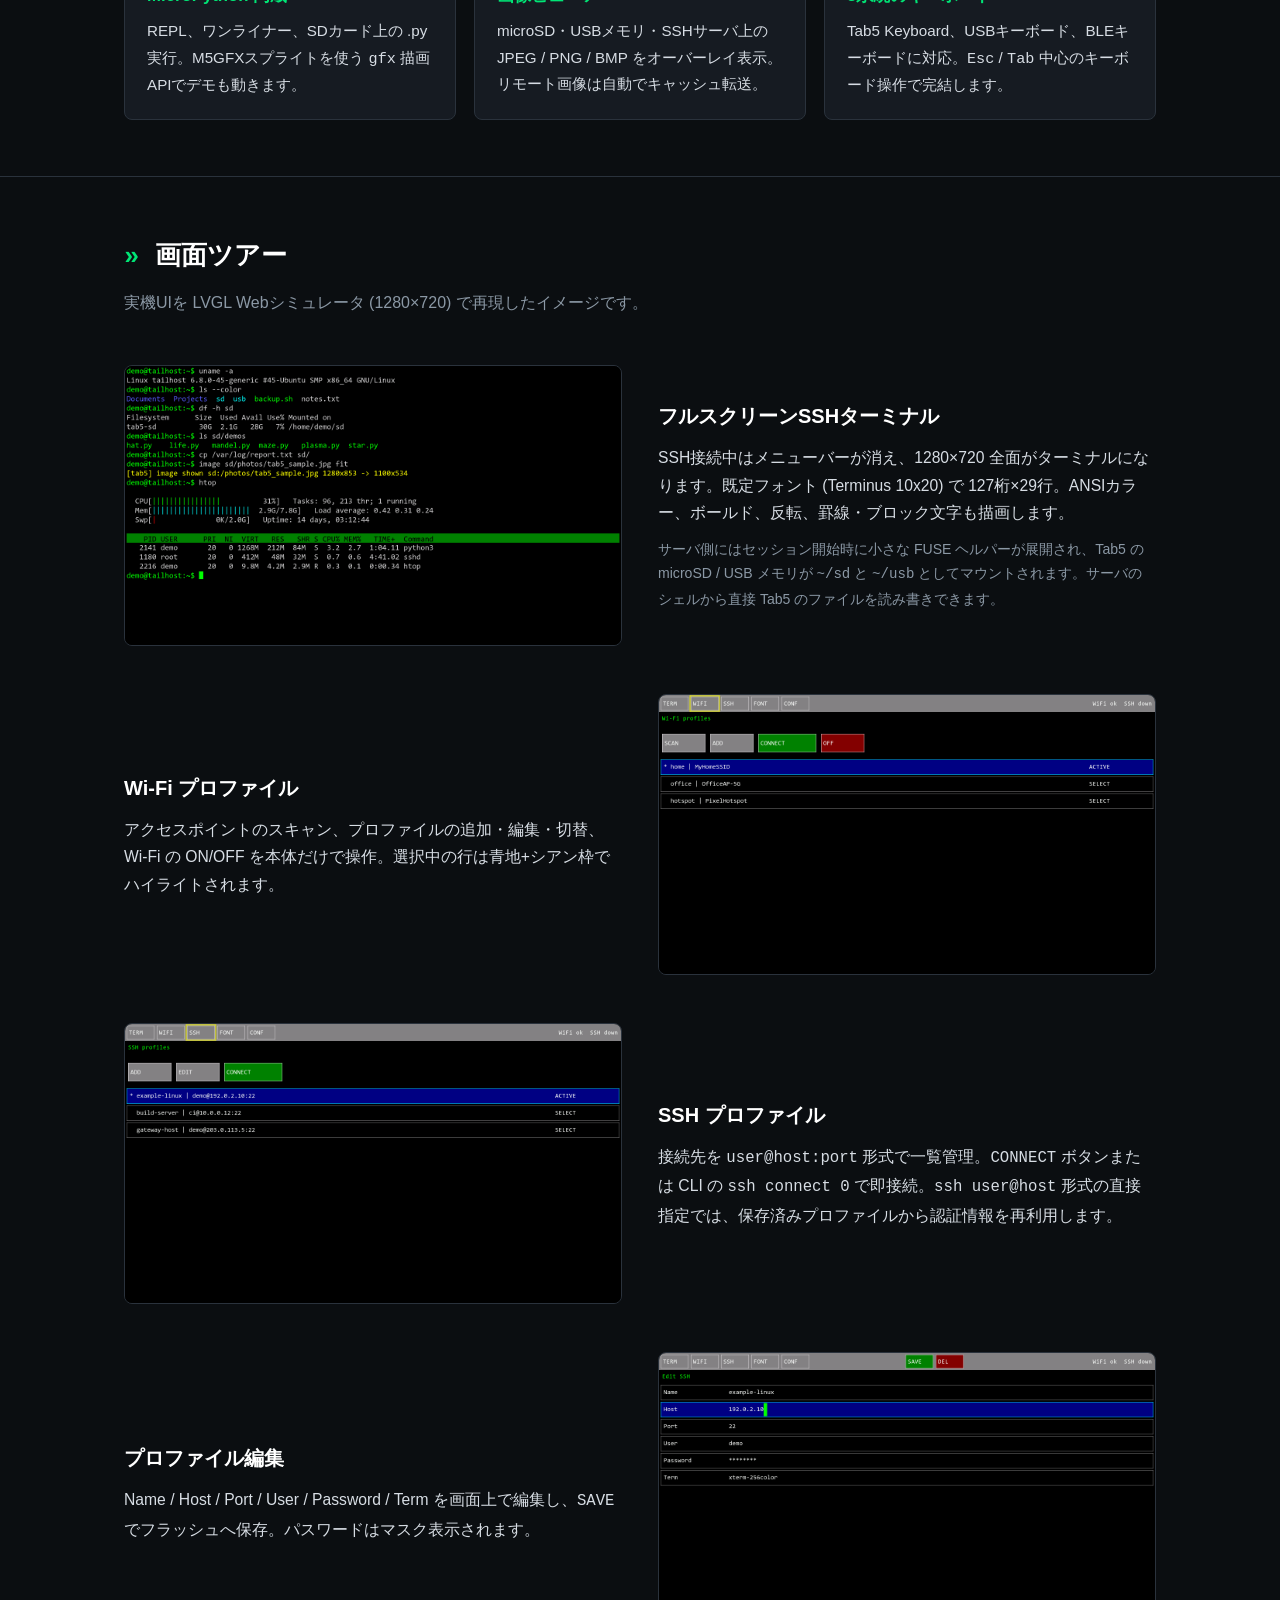
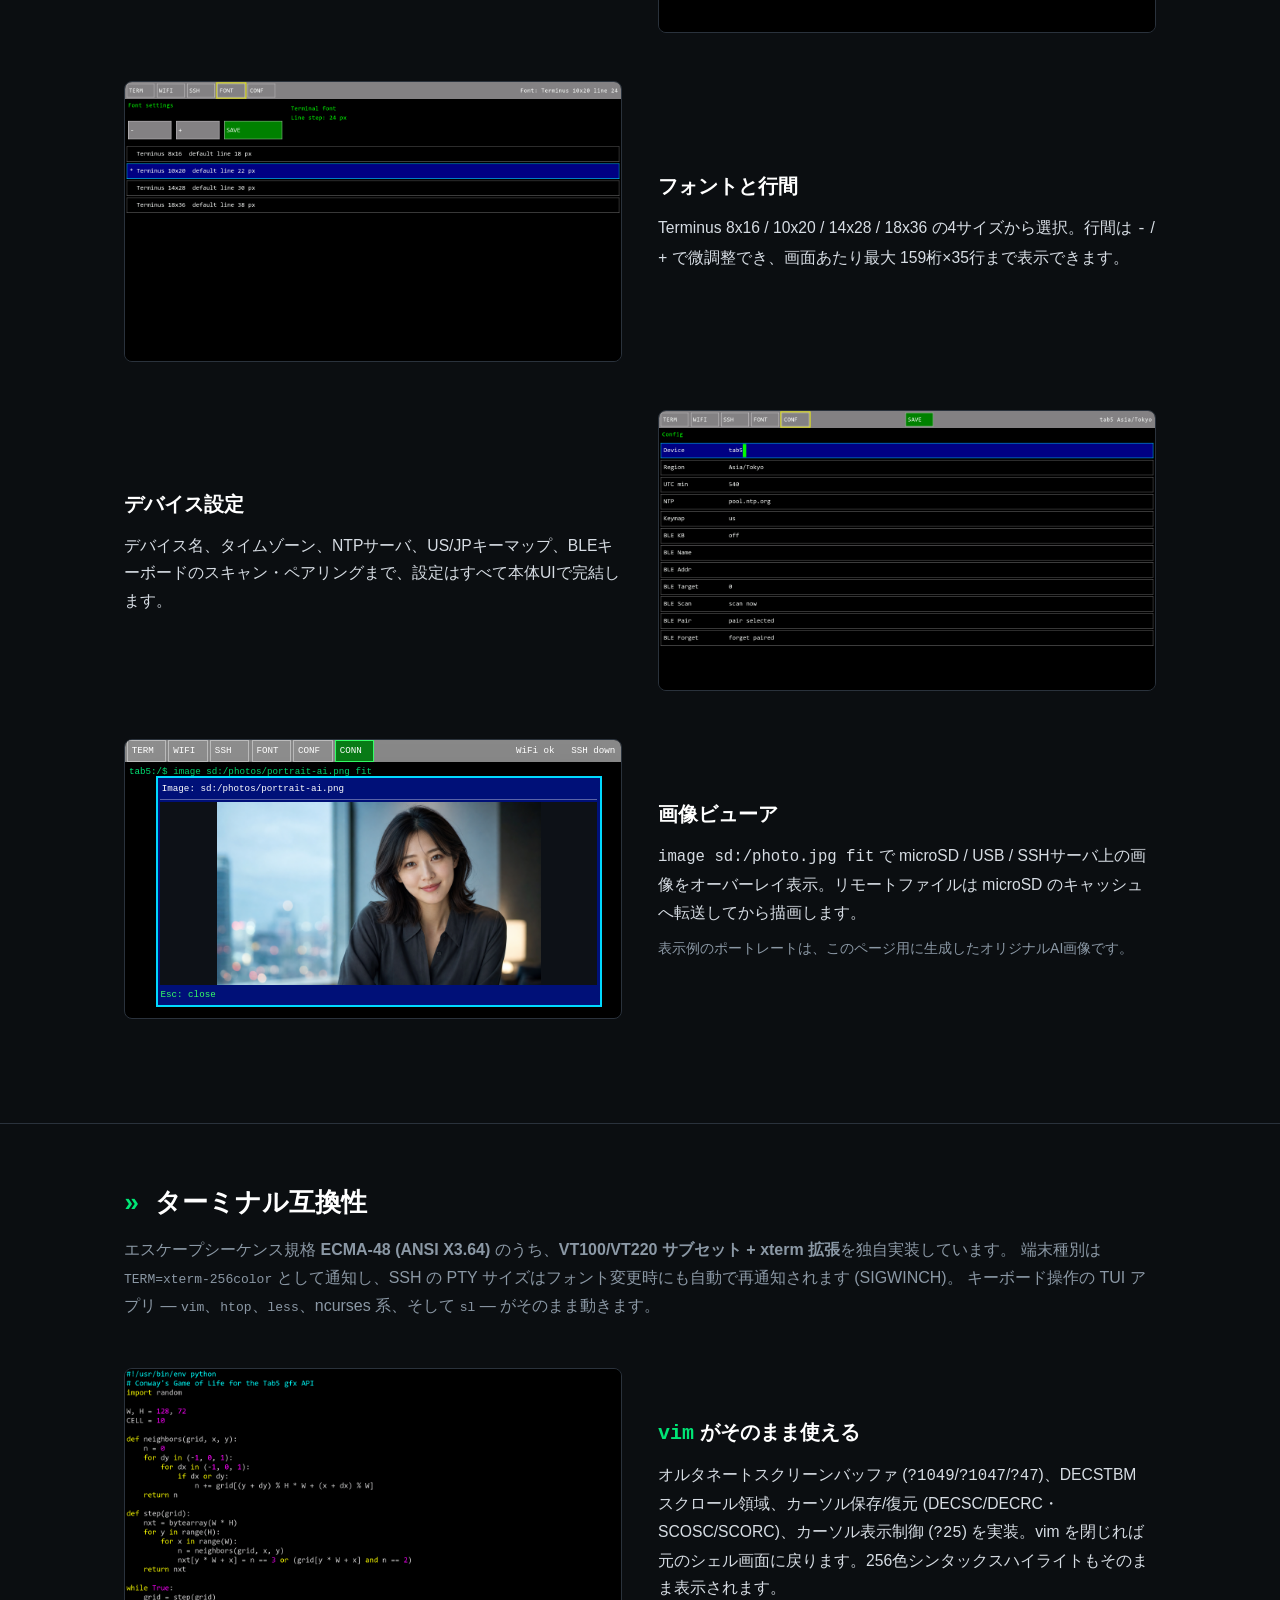
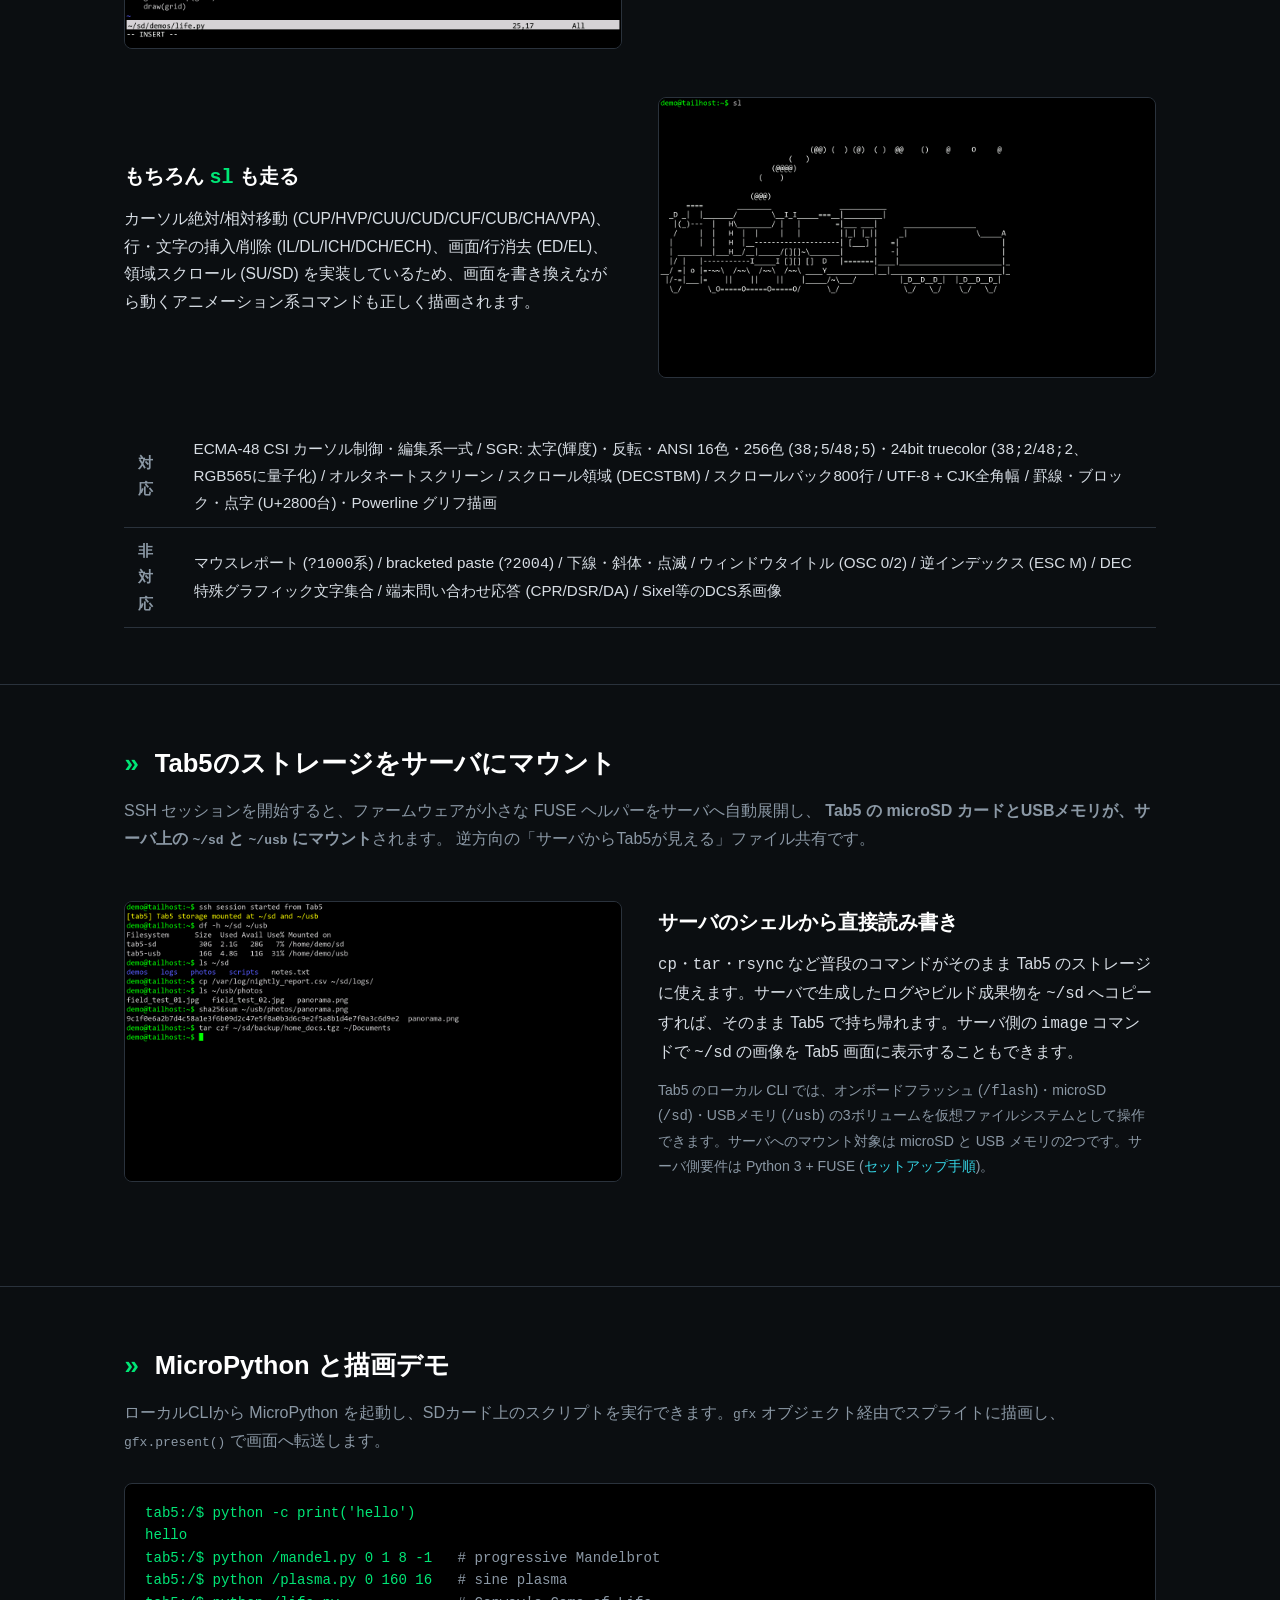
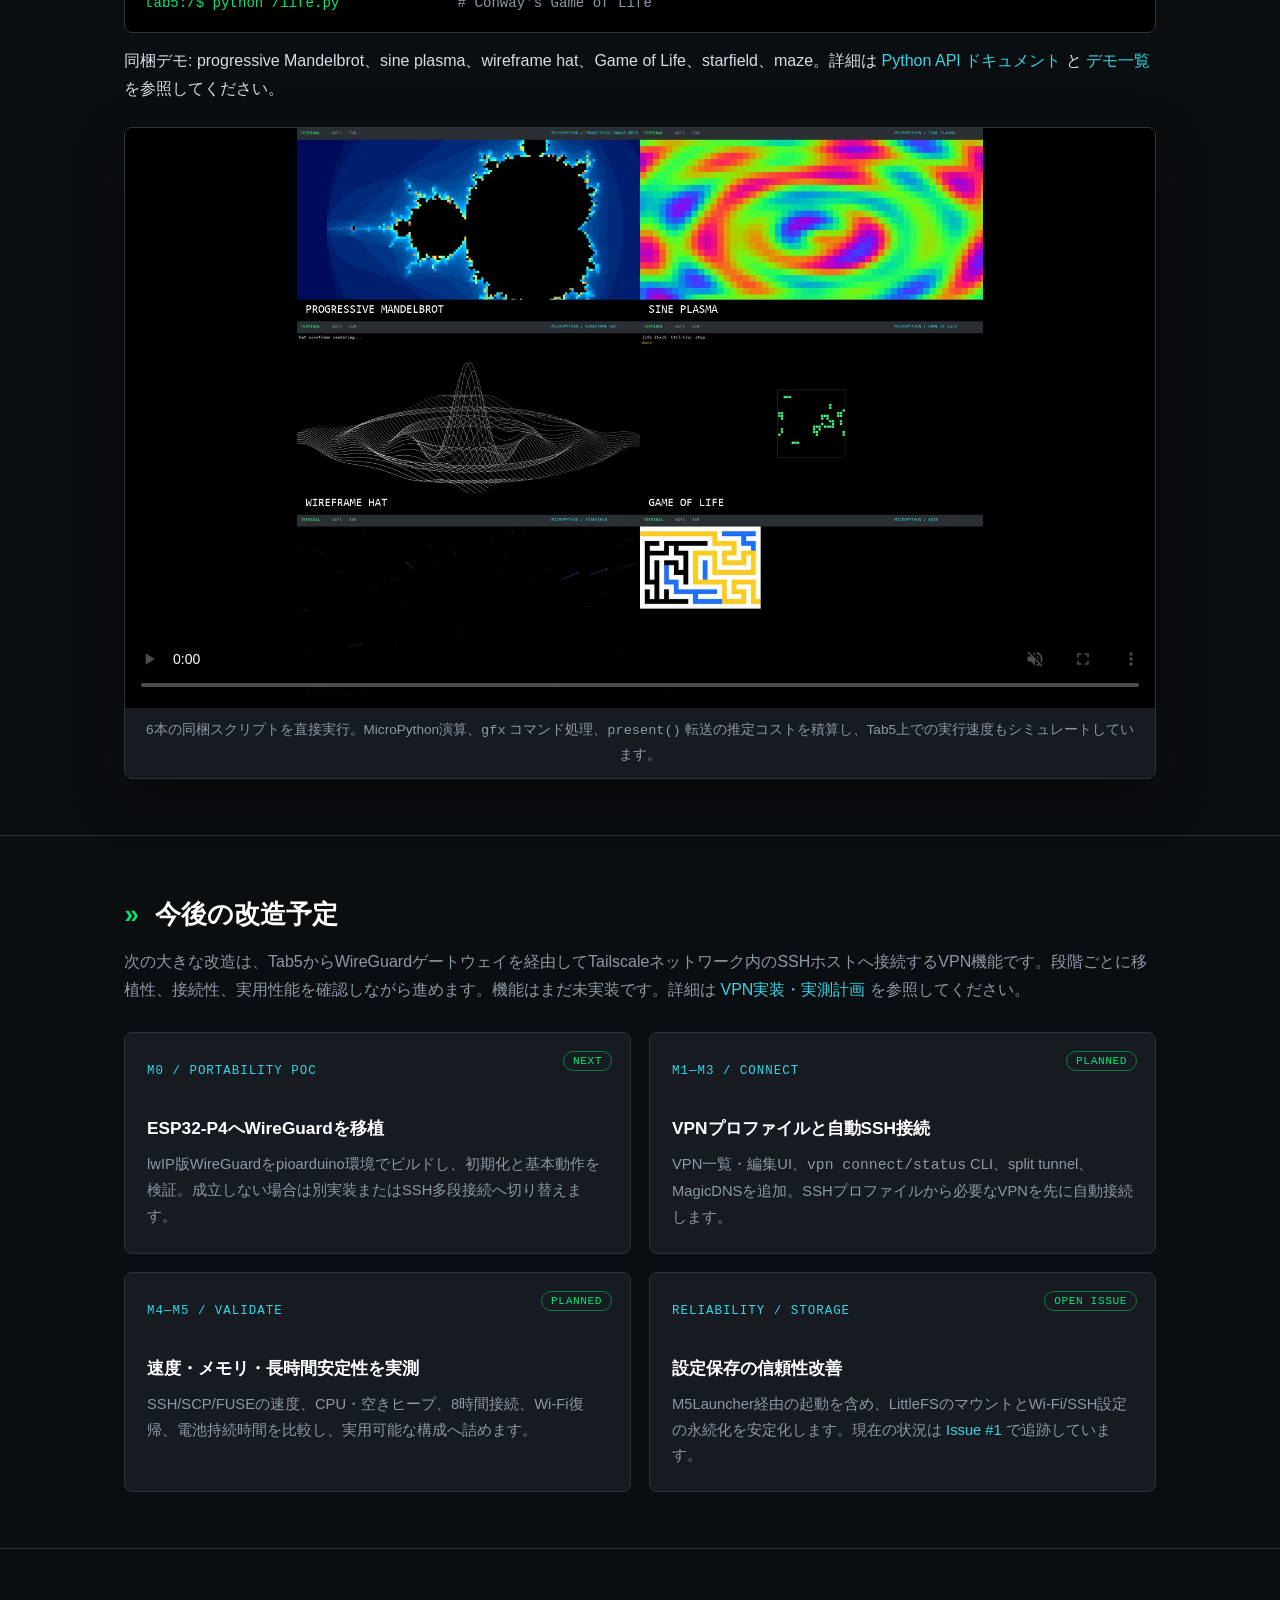
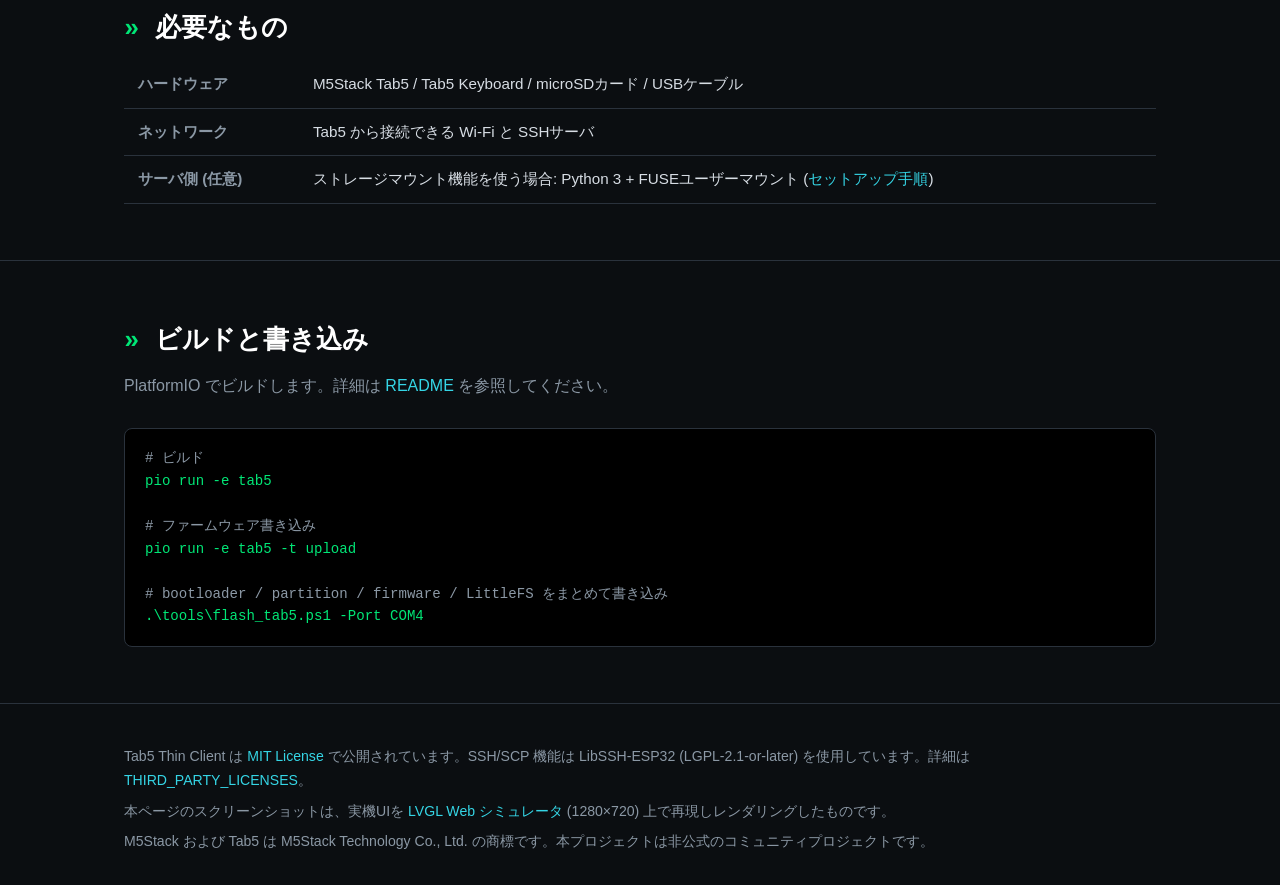
==== commit 97896a89: "docs: show AI portrait in image viewer demo" ====
--- a/site/index.html
+++ b/site/index.html
@@ -50,6 +50,17 @@
 .feature h3 code { color: var(--green); }
 .feature p { font-size: .98rem; }
 .feature .note { color: var(--muted); font-size: .88rem; margin-top: 10px; }
+.viewer-shell { position: relative; width: 100%; aspect-ratio: 16 / 9; overflow: hidden; border: 1px solid var(--border); border-radius: 8px; background: #000; color: var(--green); font-family: var(--mono); font-size: clamp(.38rem, .72vw, .68rem); }
+.viewer-toolbar { height: 8%; display: flex; align-items: center; gap: .45%; padding: .35%; color: #fff; background: #888; }
+.viewer-tab { min-width: 8%; padding: .45% .8%; border: 1px solid #bbb; background: #8d8d8d; }
+.viewer-tab.active { border-color: #35ff67; background: #087b16; }
+.viewer-status { margin-left: auto; padding-right: .8%; }
+.viewer-console { padding: .6% .8%; line-height: 1.45; }
+.viewer-window { position: absolute; inset: 13% 3.8% 3.8% 6.2%; display: grid; grid-template-rows: auto 1fr auto; padding: .55%; border: 2px solid #00d9ff; background: #001078; box-shadow: 0 10px 28px rgba(0,0,0,.5); }
+.viewer-title { padding: 0 .3% .45%; color: #fff; border-bottom: 1px solid rgba(255,255,255,.35); }
+.viewer-image { min-height: 0; margin-top: .55%; overflow: hidden; background: #0d1117; }
+.viewer-window .viewer-image img { width: 100%; height: 100%; object-fit: contain; border: 0; border-radius: 0; cursor: zoom-in; }
+.viewer-close { padding-top: .35%; color: #35ff67; }
 @media (max-width: 820px) { .feature { grid-template-columns: 1fr; } .feature:nth-child(even) .shot { order: 0; } }
 pre.term { background: #000; border: 1px solid var(--border); border-radius: 8px; padding: 18px 20px; font-family: var(--mono); font-size: .88rem; color: var(--green); overflow-x: auto; line-height: 1.6; }
 pre.term .c { color: var(--muted); }
@@ -181,10 +192,21 @@
     </div>
 
     <div class="feature">
-      <div class="shot"><img src="images/image.png" alt="画像ビューアのオーバーレイウィンドウに夕日の写真が表示されている" loading="lazy"></div>
+      <div class="shot">
+        <div class="viewer-shell" role="img" aria-label="Tab5画像ビューアでAI生成の女性ポートレートを表示している画面">
+          <div class="viewer-toolbar"><span class="viewer-tab">TERM</span><span class="viewer-tab">WIFI</span><span class="viewer-tab">SSH</span><span class="viewer-tab">FONT</span><span class="viewer-tab">CONF</span><span class="viewer-tab active">CONN</span><span class="viewer-status">WiFi ok&nbsp;&nbsp; SSH down</span></div>
+          <div class="viewer-console">tab5:/$ image sd:/photos/portrait-ai.png fit</div>
+          <div class="viewer-window">
+            <div class="viewer-title">Image: sd:/photos/portrait-ai.png</div>
+            <div class="viewer-image"><img src="images/viewer-woman-ai.png" alt="画像ビューアのサンプルとして表示されたAI生成の成人女性ポートレート" loading="lazy"></div>
+            <div class="viewer-close">Esc: close</div>
+          </div>
+        </div>
+      </div>
       <div>
         <h3>画像ビューア</h3>
         <p><code>image sd:/photo.jpg fit</code> で microSD / USB / SSHサーバ上の画像をオーバーレイ表示。リモートファイルは microSD のキャッシュへ転送してから描画します。</p>
+        <p class="note">表示例のポートレートは、このページ用に生成したオリジナルAI画像です。</p>
       </div>
     </div>
   </div>
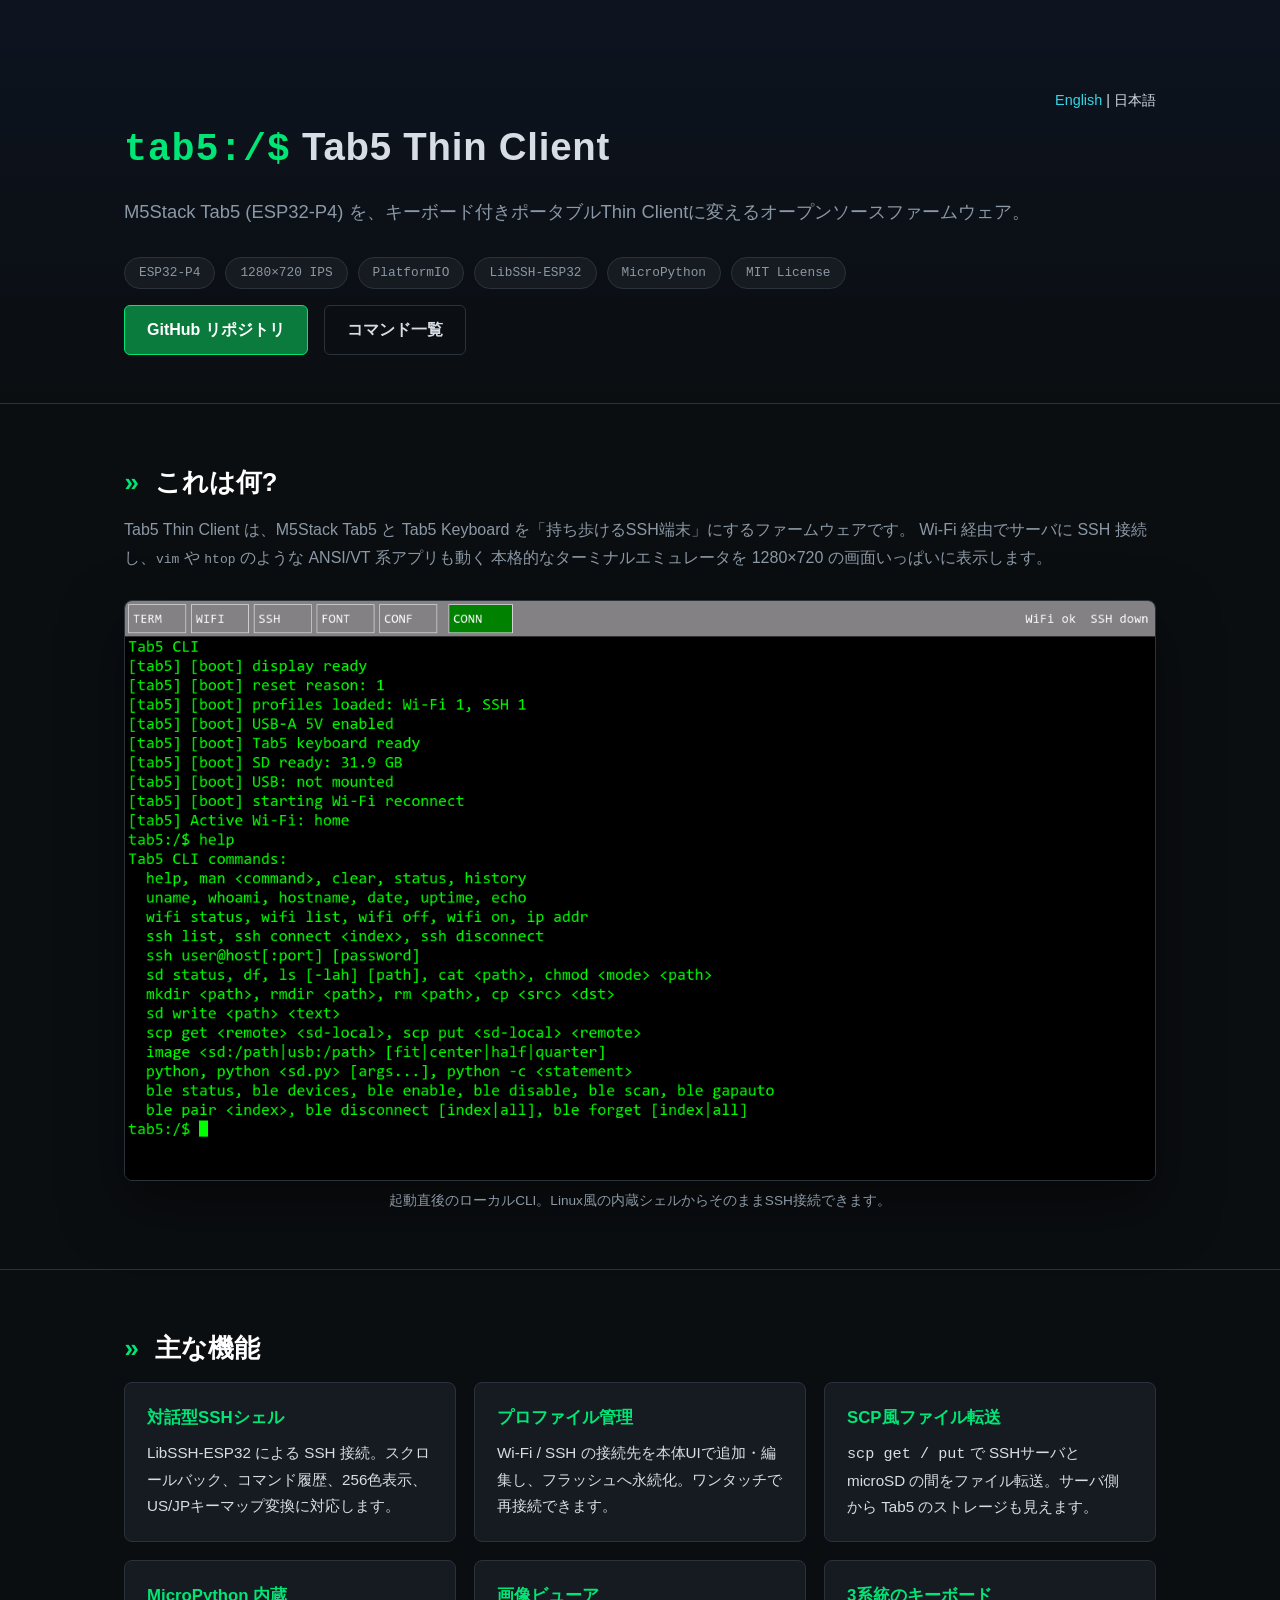
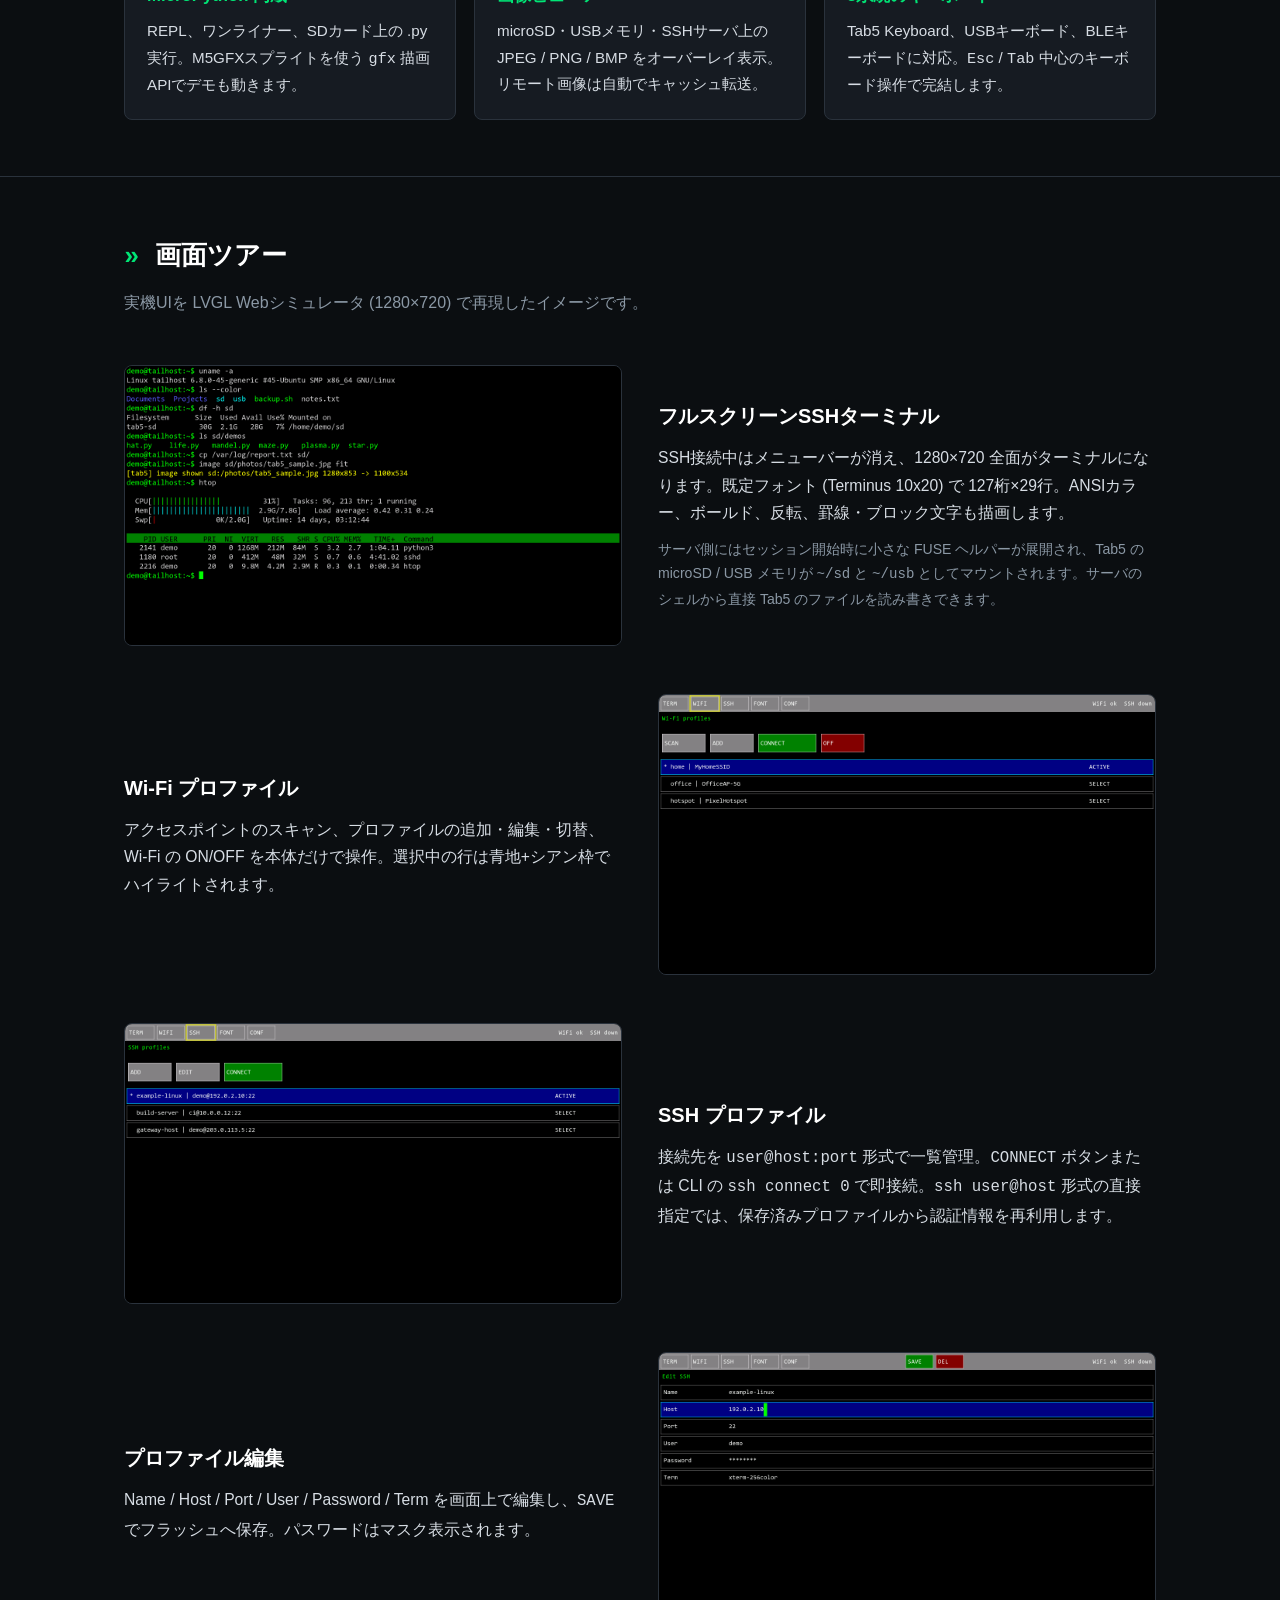
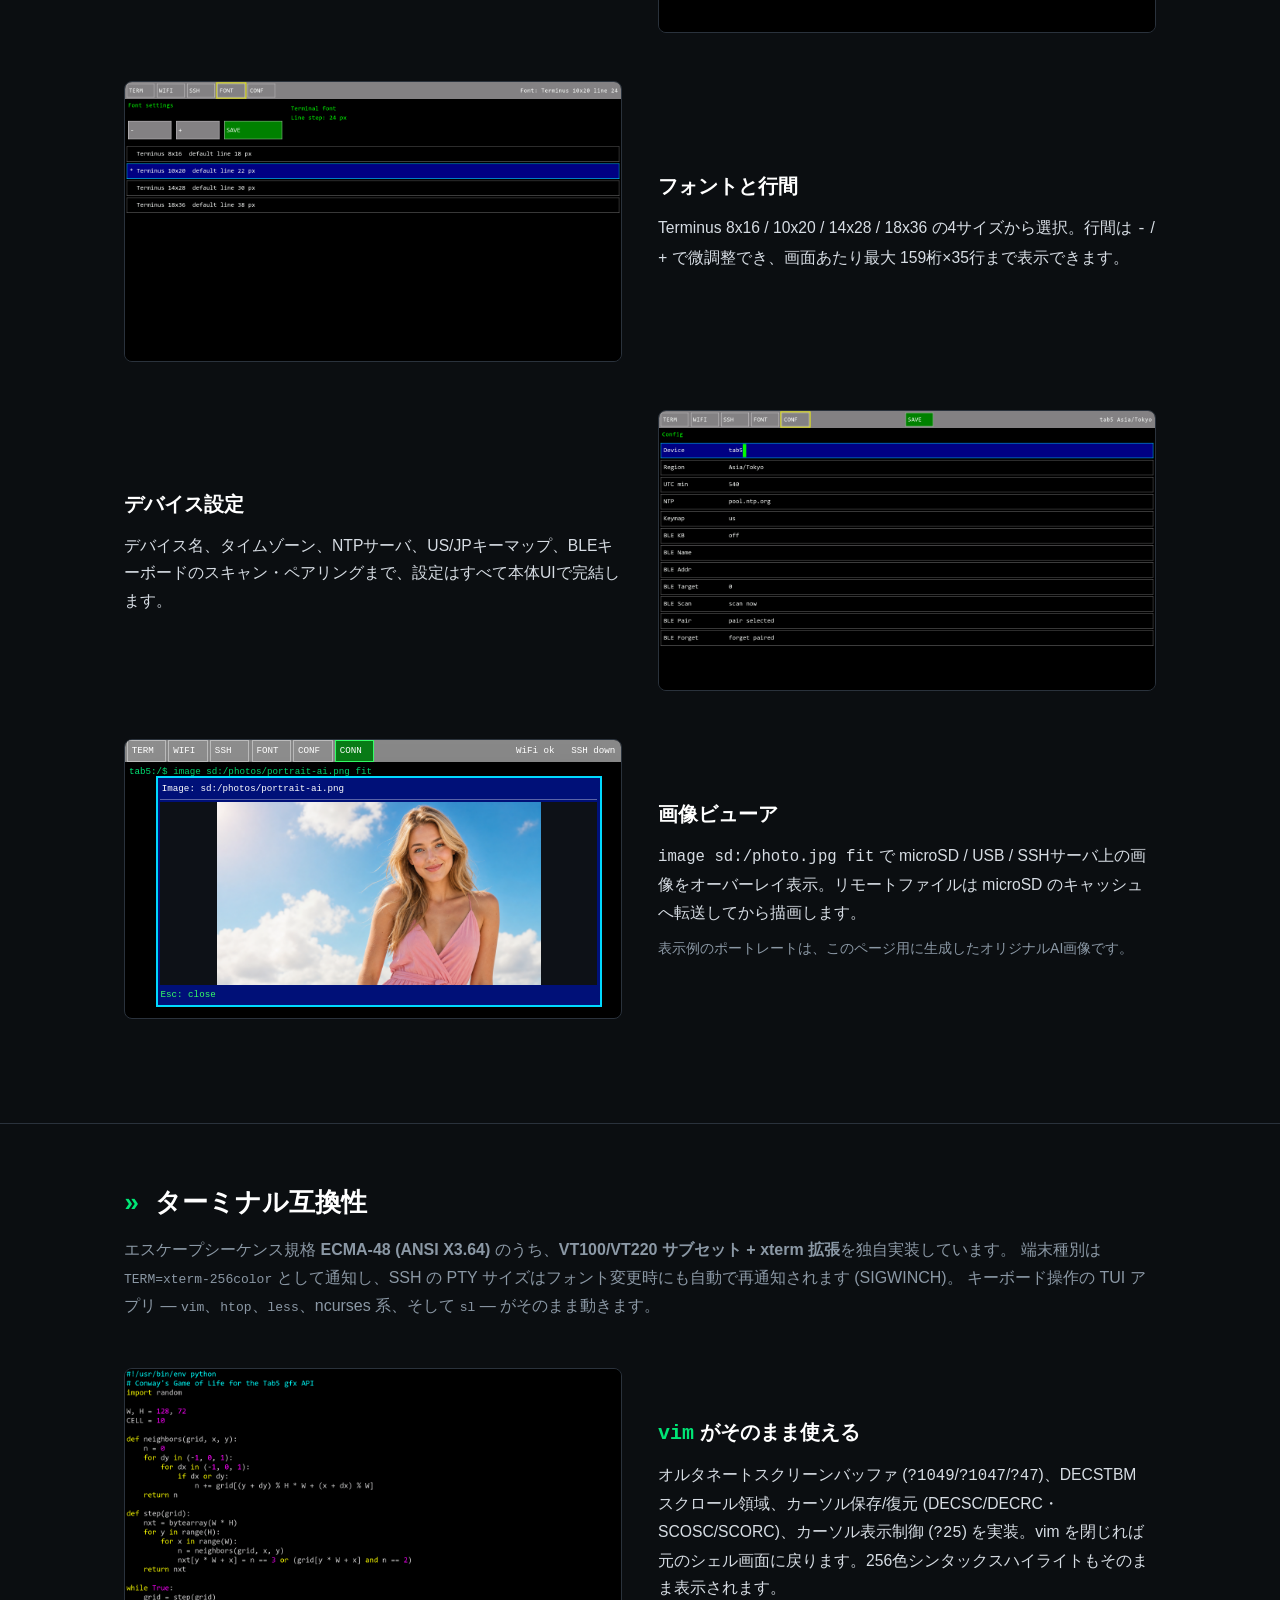
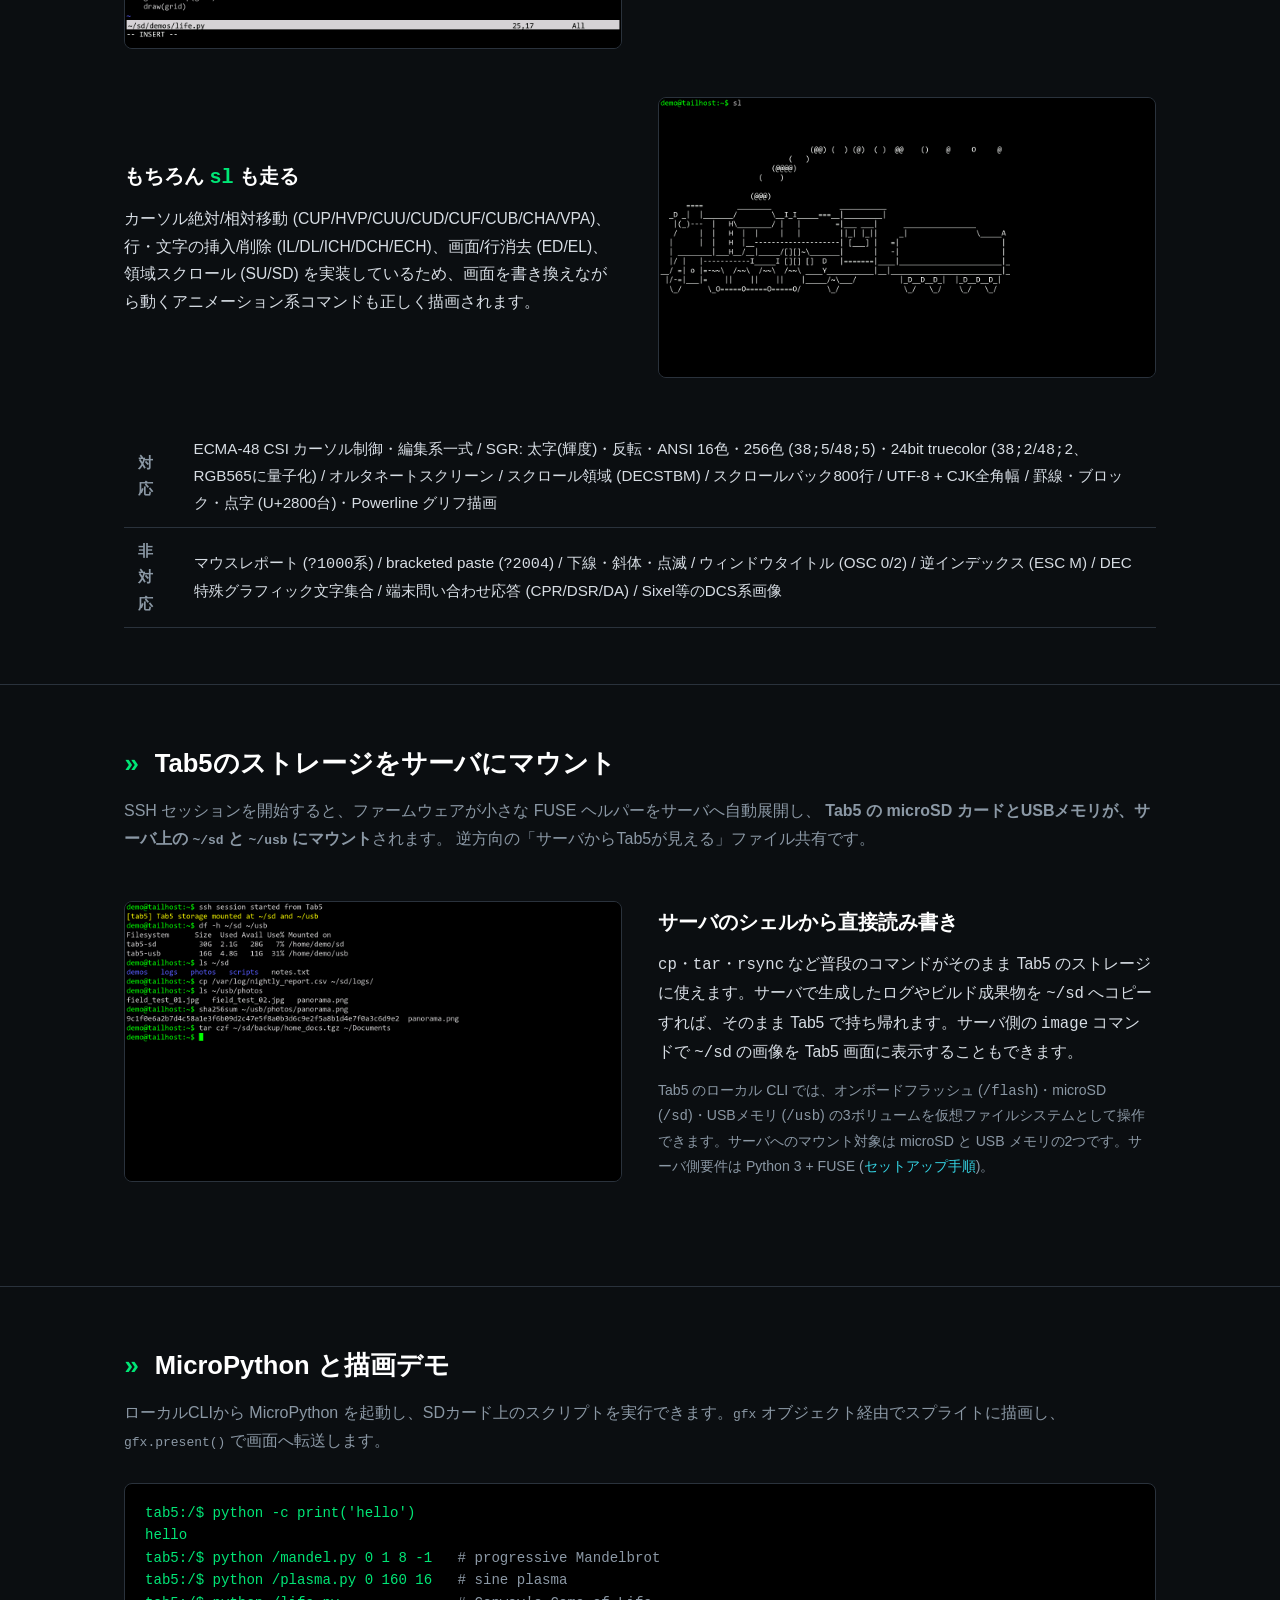
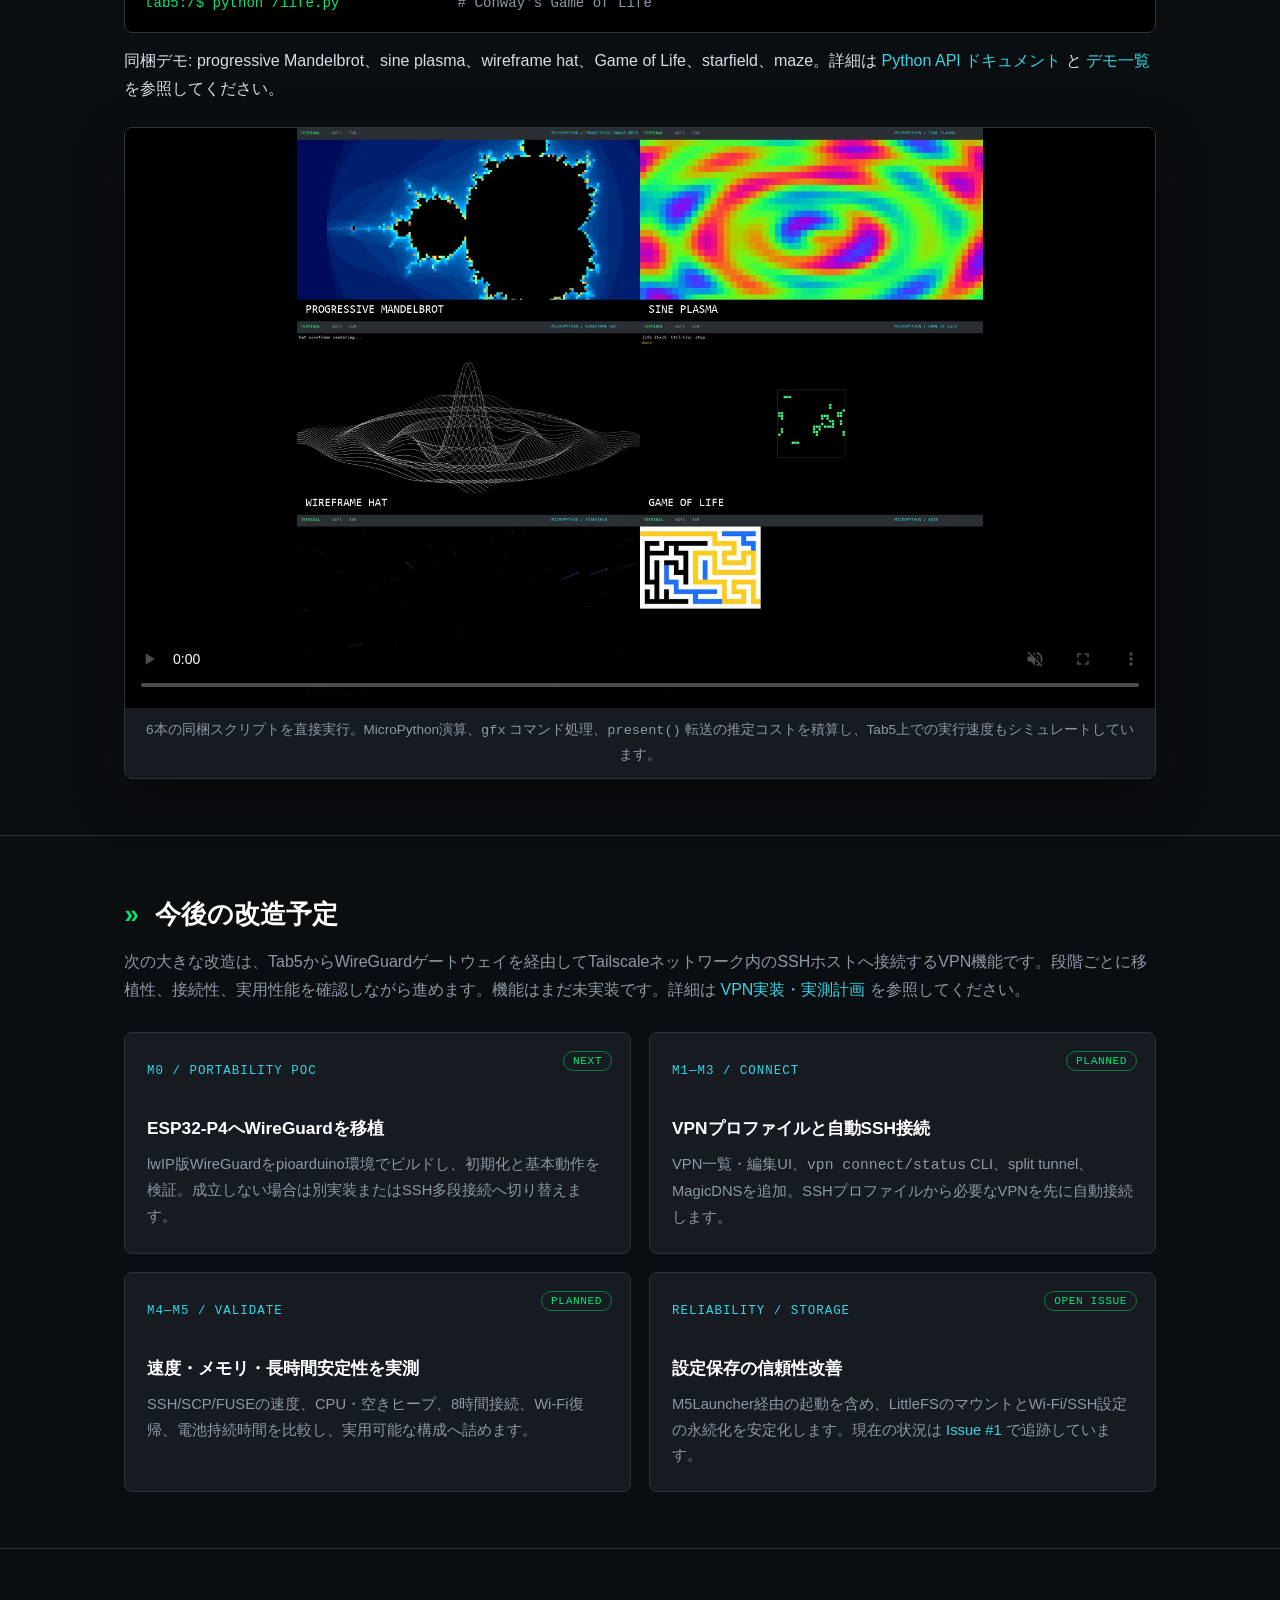
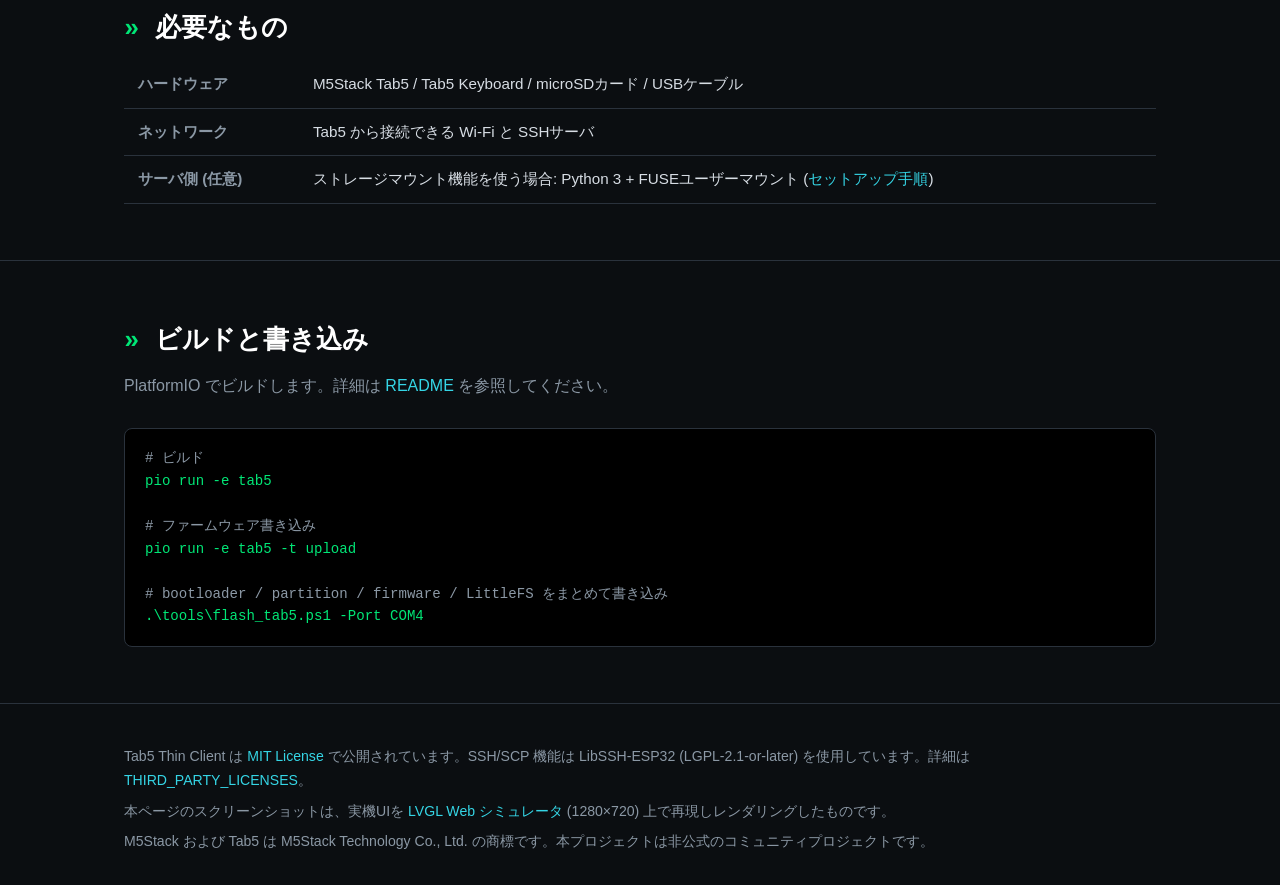
==== commit 19ccf6ee: "docs: update image viewer portrait for summer" ====
--- a/site/index.html
+++ b/site/index.html
@@ -193,12 +193,12 @@
 
     <div class="feature">
       <div class="shot">
-        <div class="viewer-shell" role="img" aria-label="Tab5画像ビューアでAI生成の女性ポートレートを表示している画面">
+        <div class="viewer-shell" role="img" aria-label="Tab5画像ビューアで夏空を背景にしたAI生成の金髪女性ポートレートを表示している画面">
           <div class="viewer-toolbar"><span class="viewer-tab">TERM</span><span class="viewer-tab">WIFI</span><span class="viewer-tab">SSH</span><span class="viewer-tab">FONT</span><span class="viewer-tab">CONF</span><span class="viewer-tab active">CONN</span><span class="viewer-status">WiFi ok&nbsp;&nbsp; SSH down</span></div>
           <div class="viewer-console">tab5:/$ image sd:/photos/portrait-ai.png fit</div>
           <div class="viewer-window">
             <div class="viewer-title">Image: sd:/photos/portrait-ai.png</div>
-            <div class="viewer-image"><img src="images/viewer-woman-ai.png" alt="画像ビューアのサンプルとして表示されたAI生成の成人女性ポートレート" loading="lazy"></div>
+            <div class="viewer-image"><img src="images/viewer-woman-ai.png" alt="夏空を背景にピンクのワンピースを着たAI生成の金髪碧眼の成人女性" loading="lazy"></div>
             <div class="viewer-close">Esc: close</div>
           </div>
         </div>
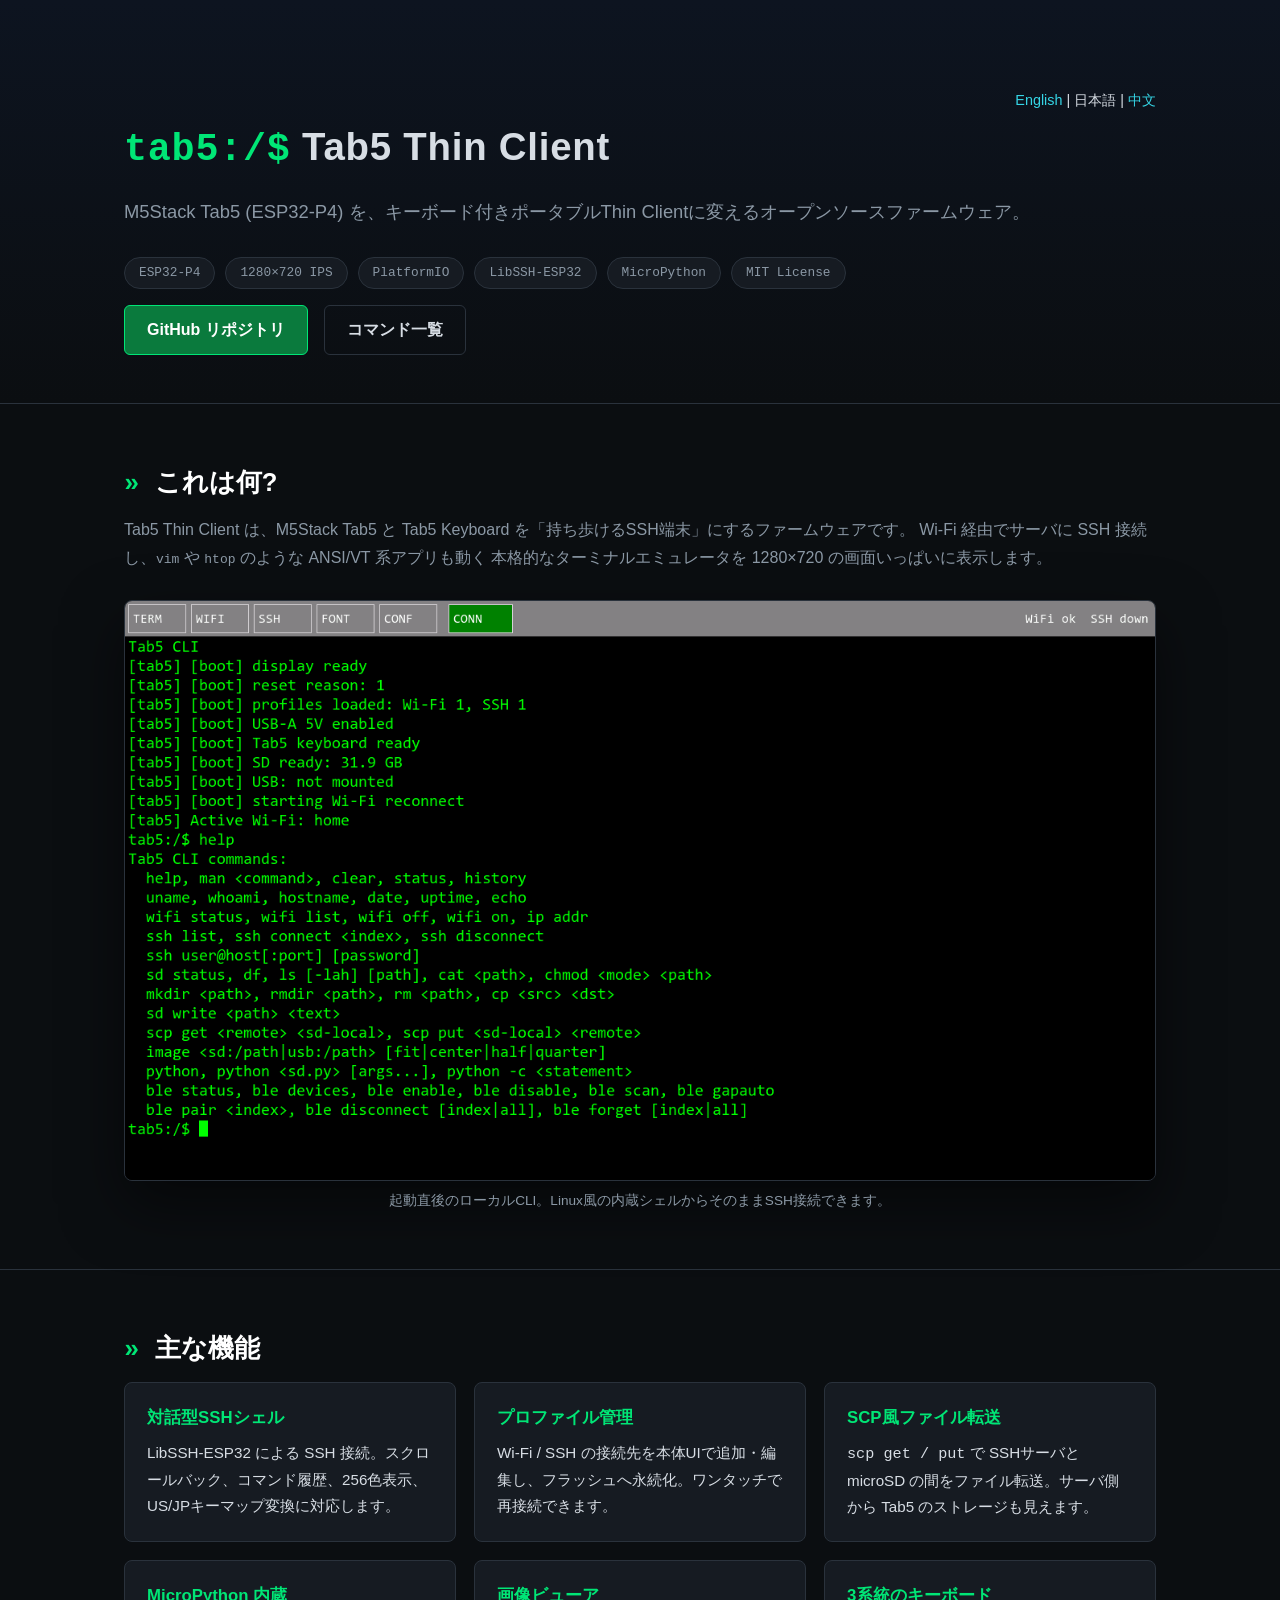
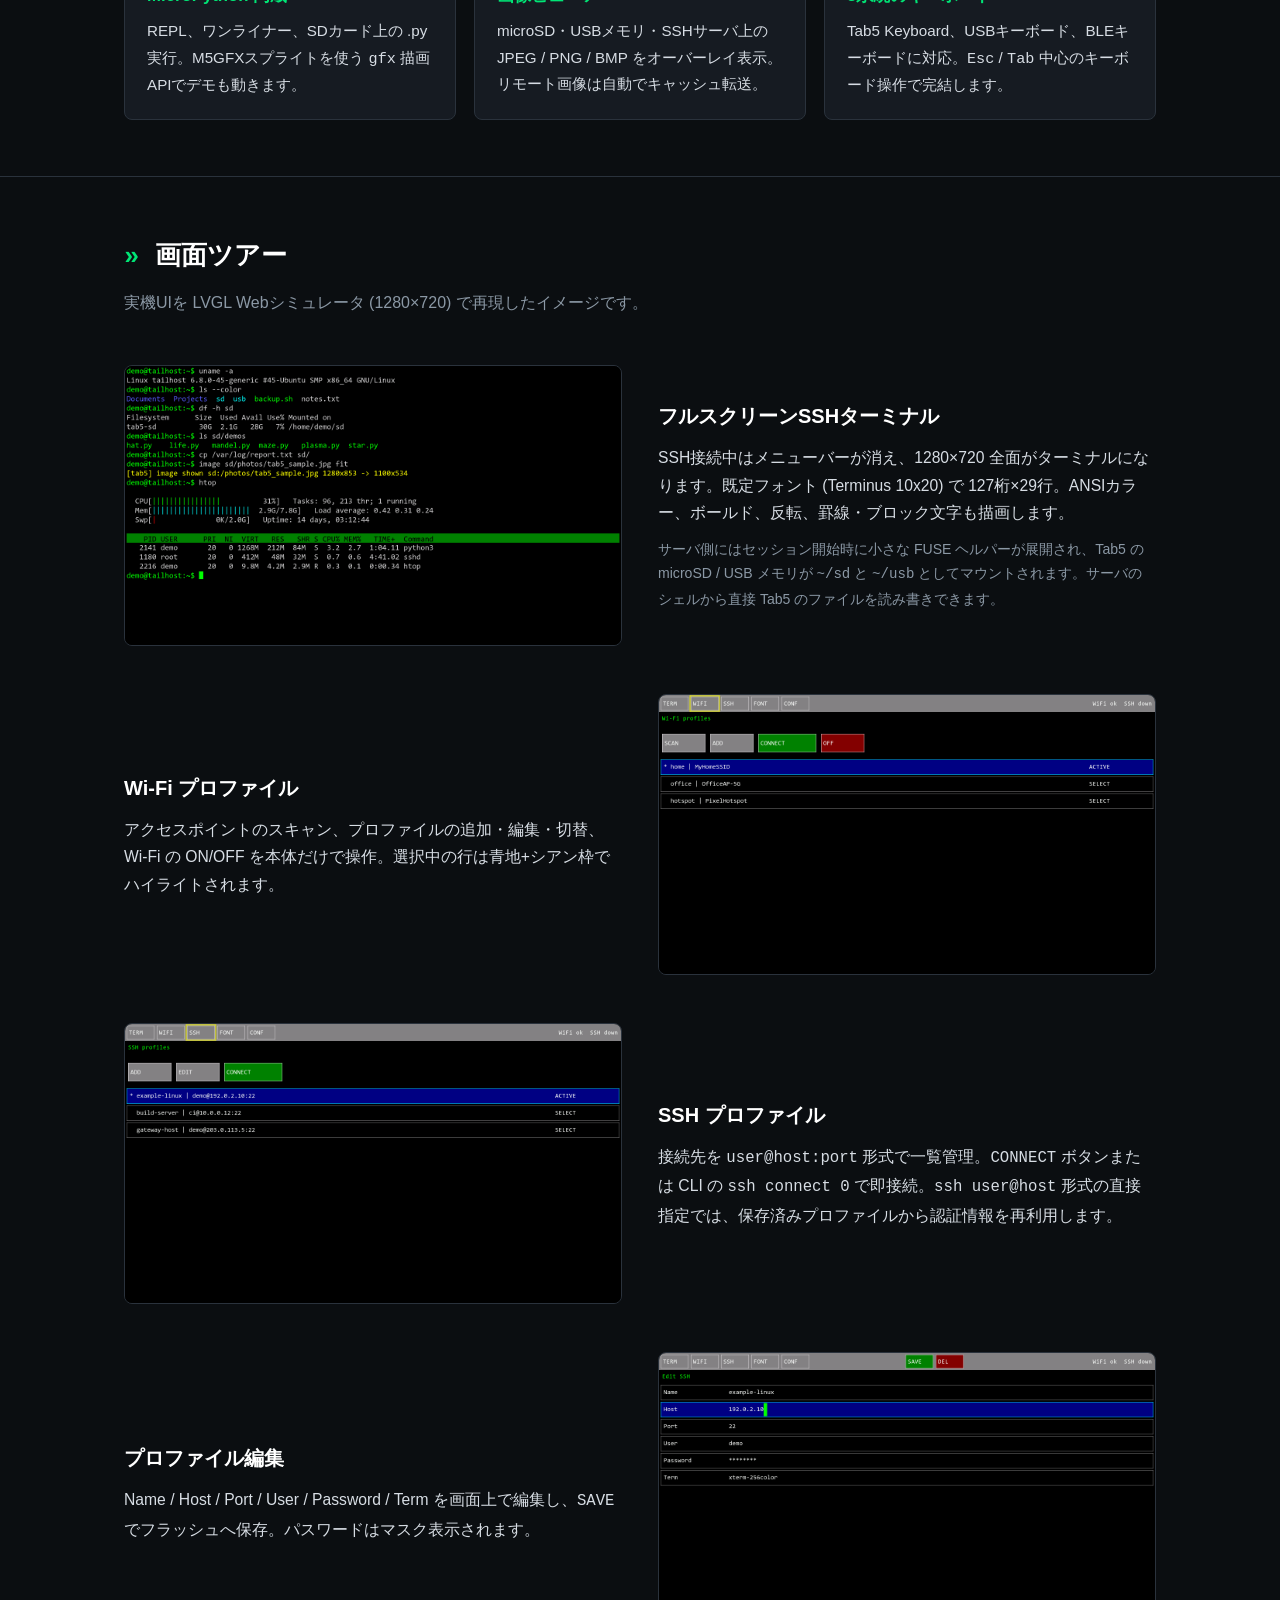
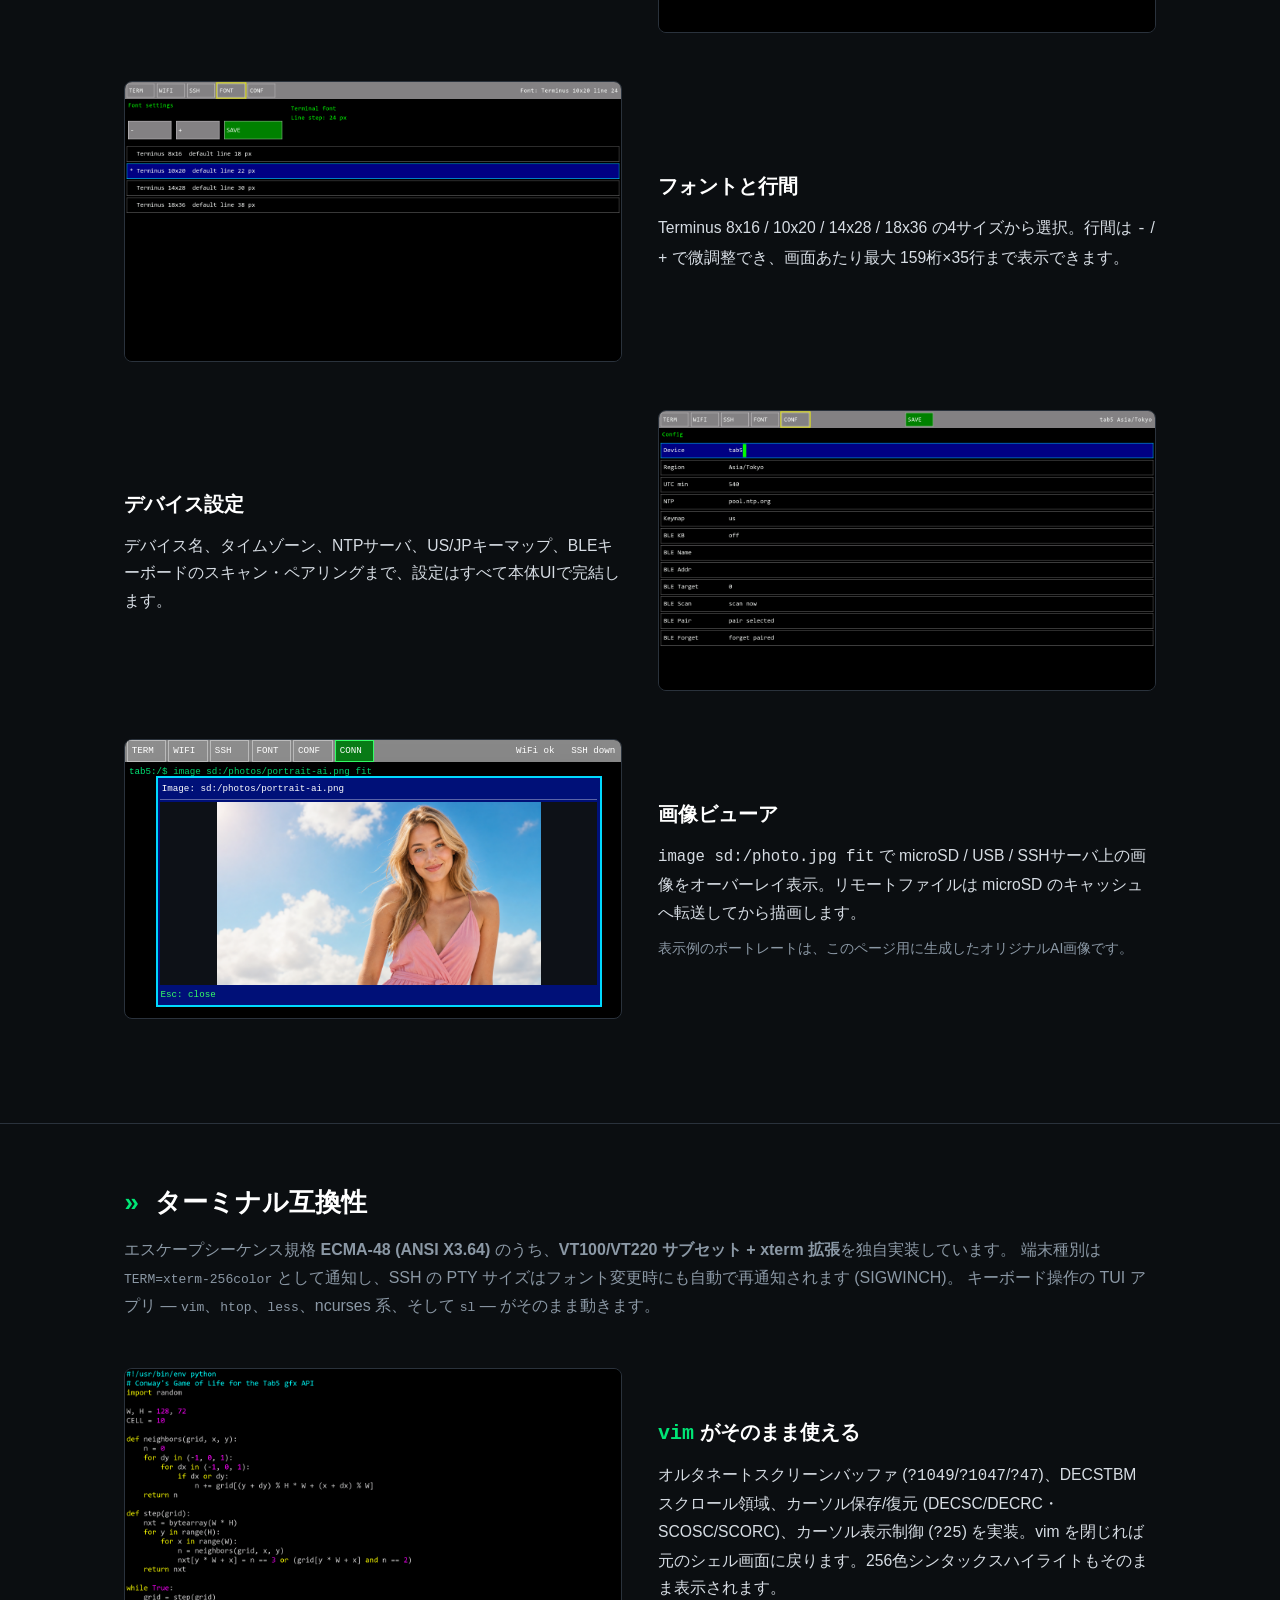
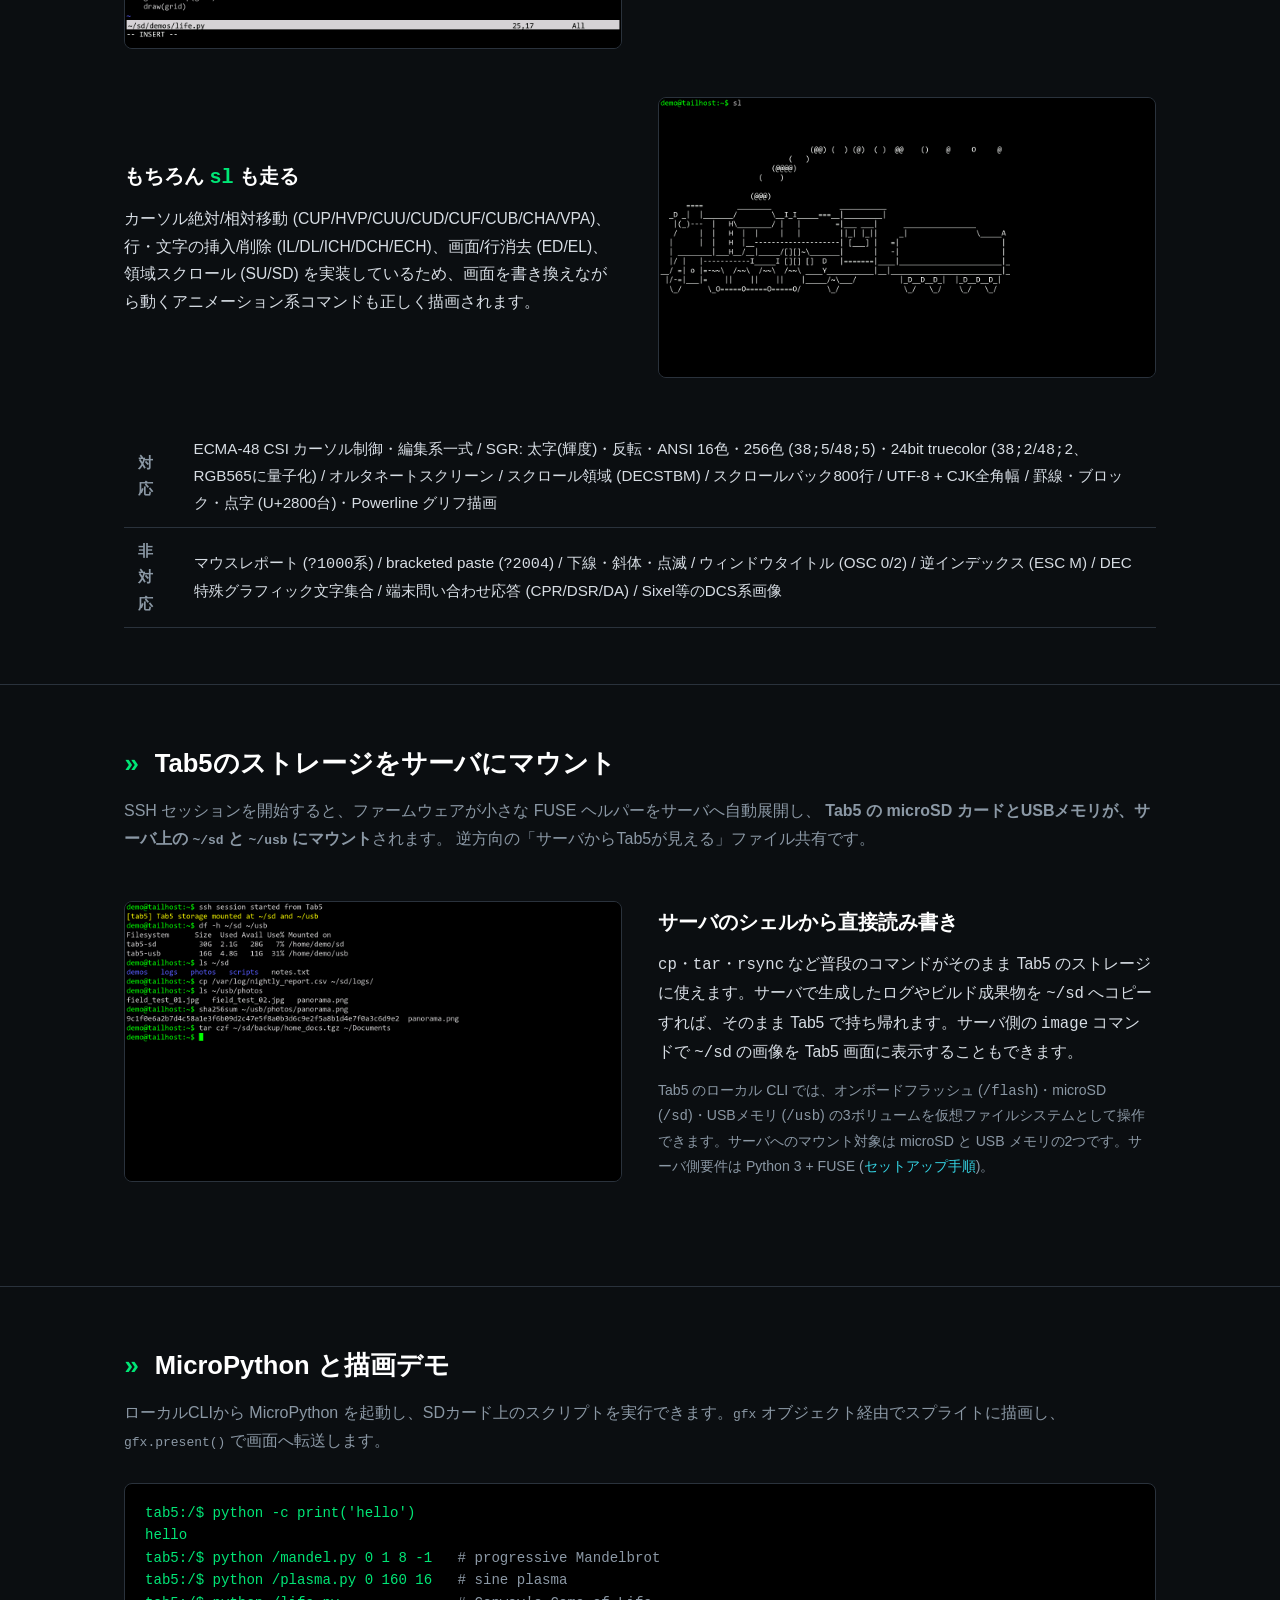
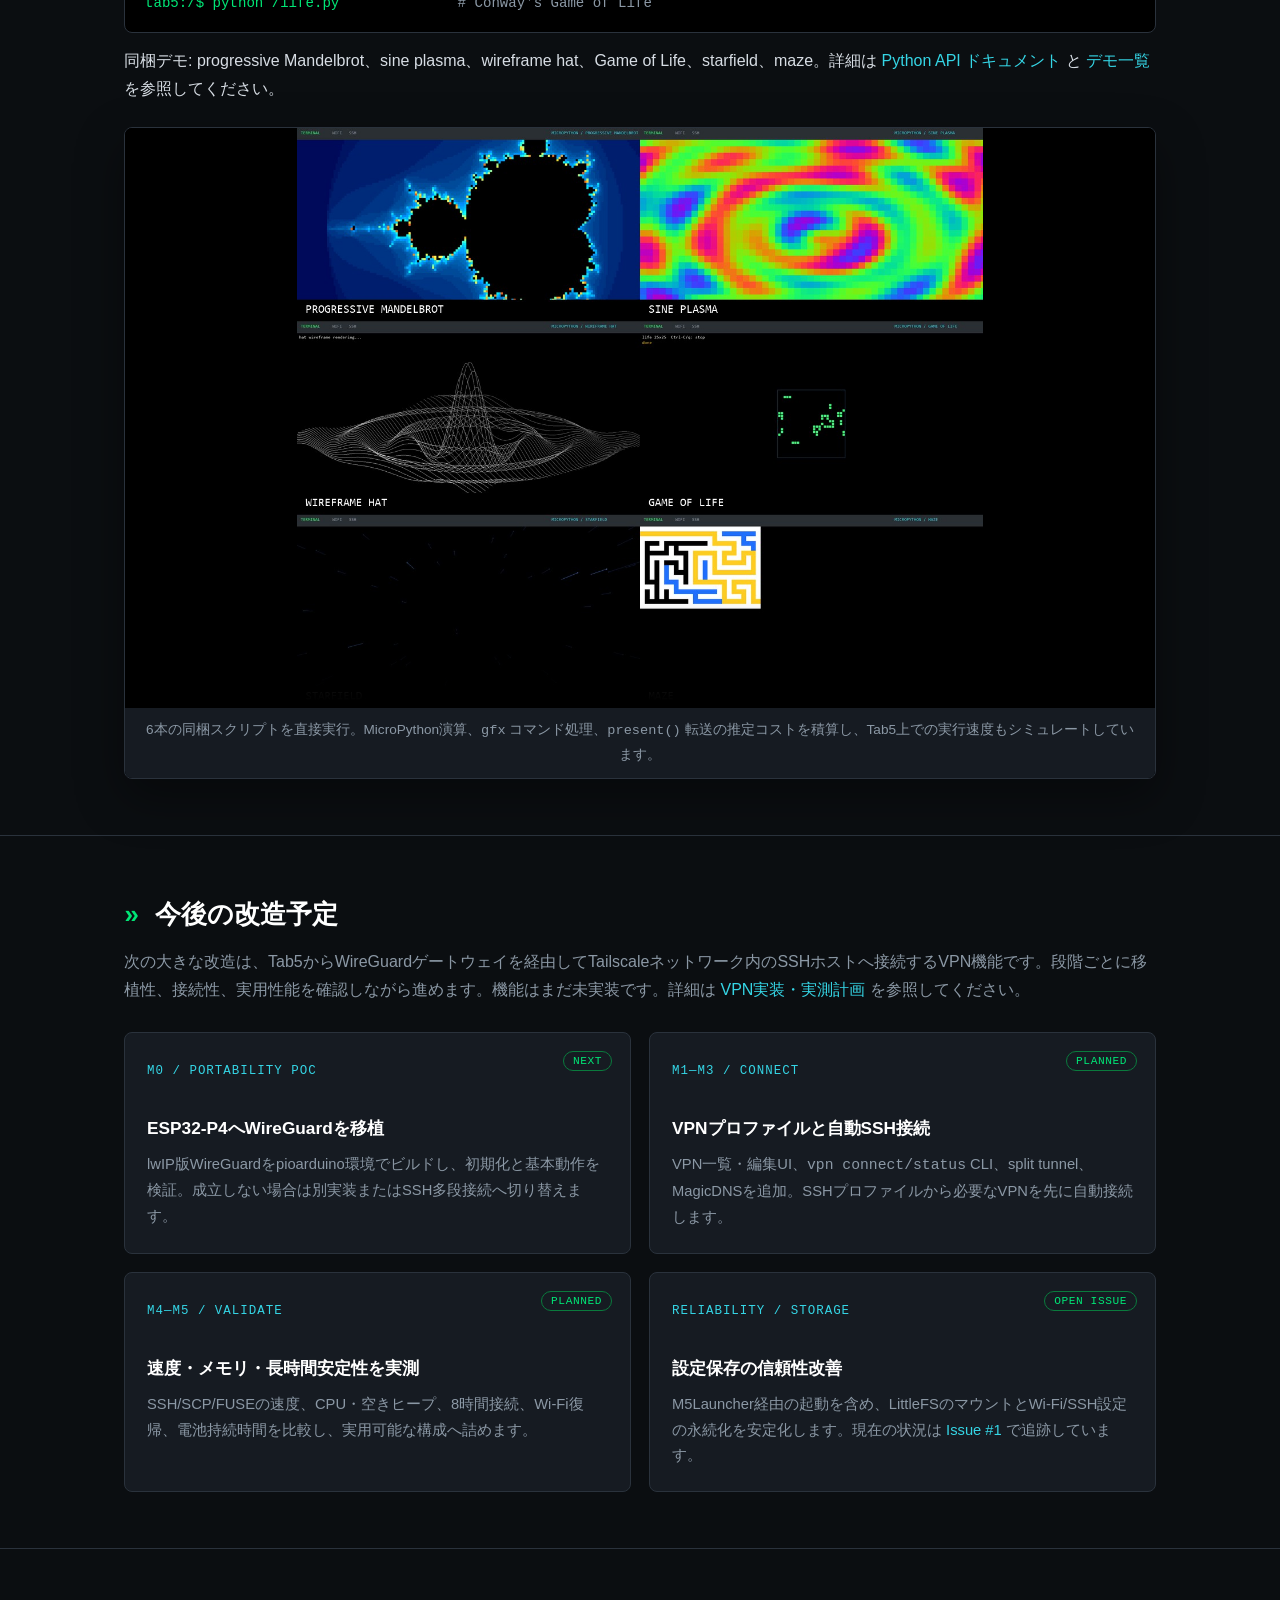
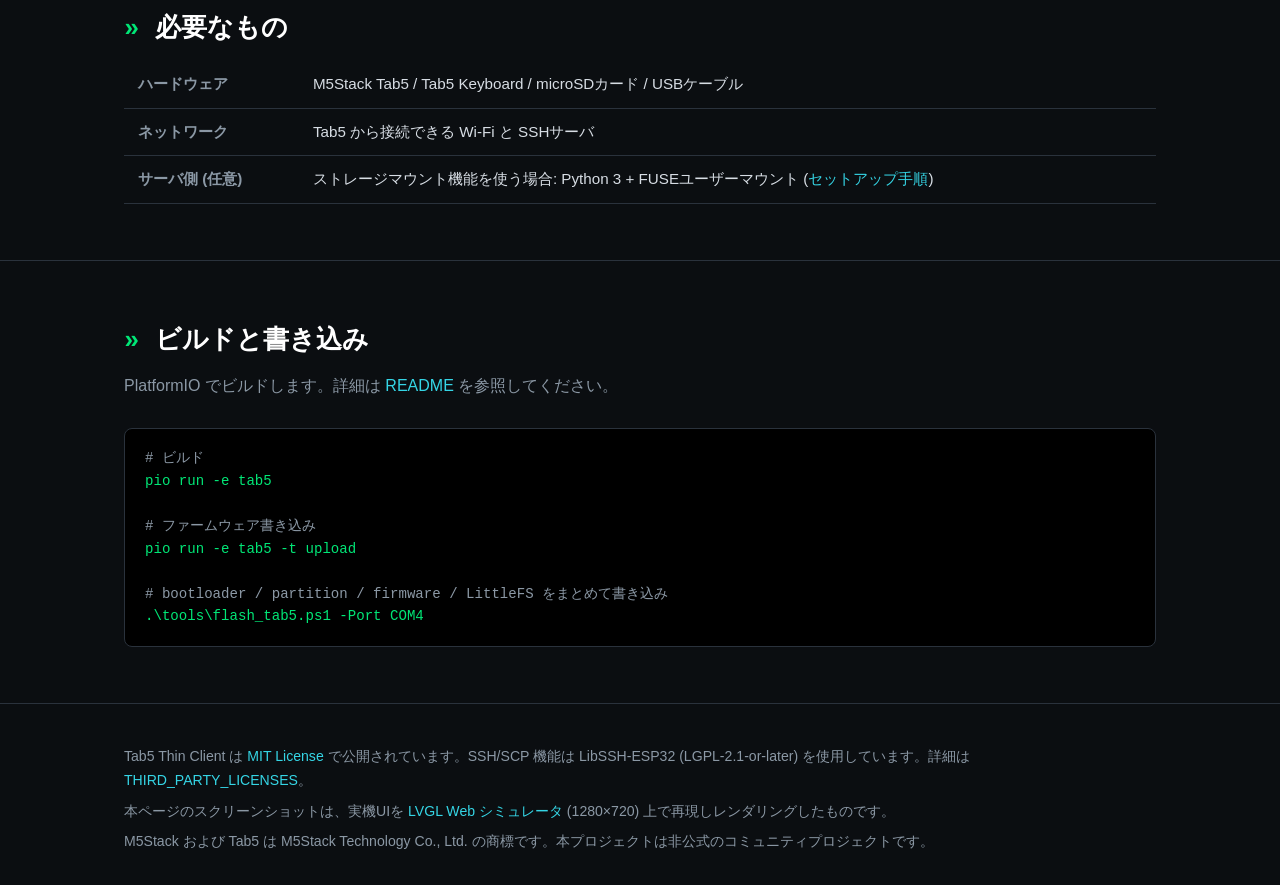
==== commit a005083d: "docs: add Simplified Chinese site" ====
--- a/site/index.html
+++ b/site/index.html
@@ -92,7 +92,7 @@
 
 <header class="hero">
   <div class="wrap">
-    <div class="lang"><a href="en.html">English</a> | 日本語</div>
+    <div class="lang"><a href="en.html">English</a> | 日本語 | <a href="zh.html">中文</a></div>
     <h1><span class="prompt">tab5:/$</span> Tab5 Thin Client</h1>
     <p class="tagline">M5Stack Tab5 (ESP32-P4) を、キーボード付きポータブルThin Clientに変えるオープンソースファームウェア。</p>
     <div class="badges">
